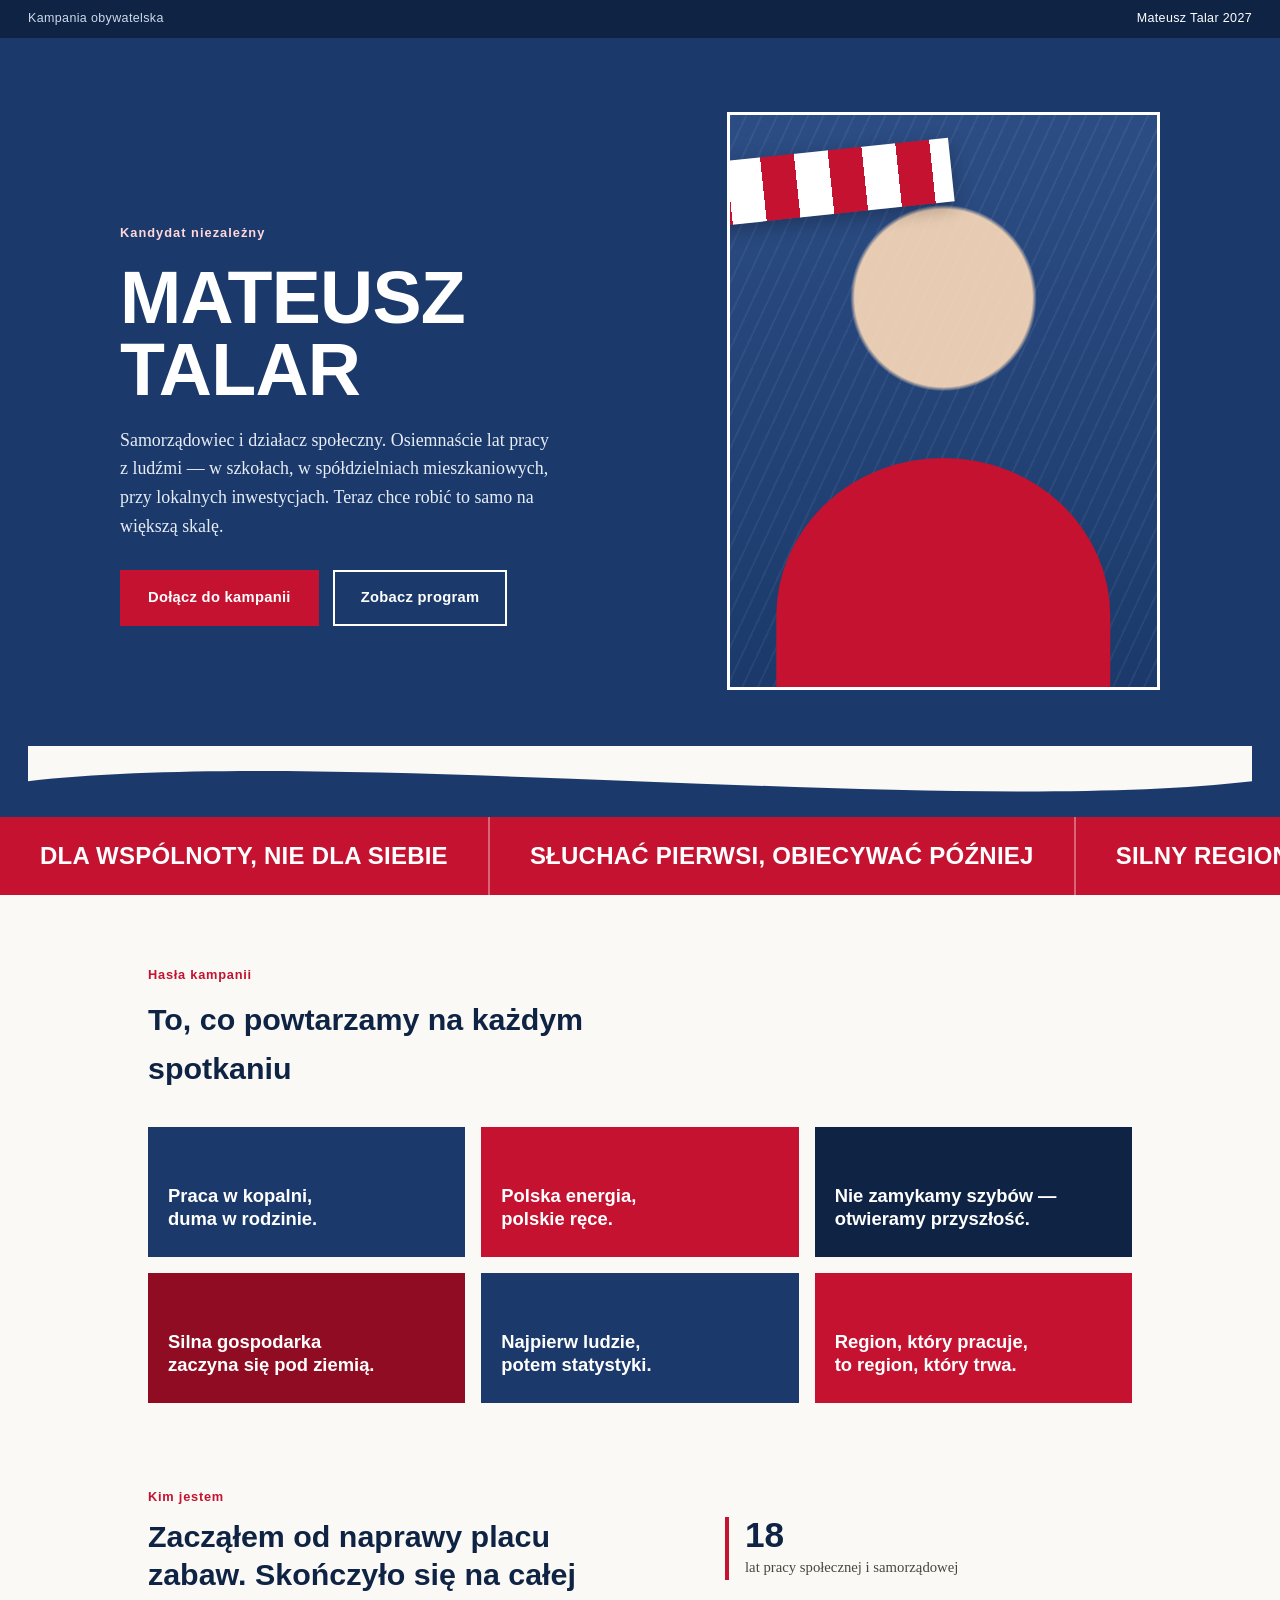
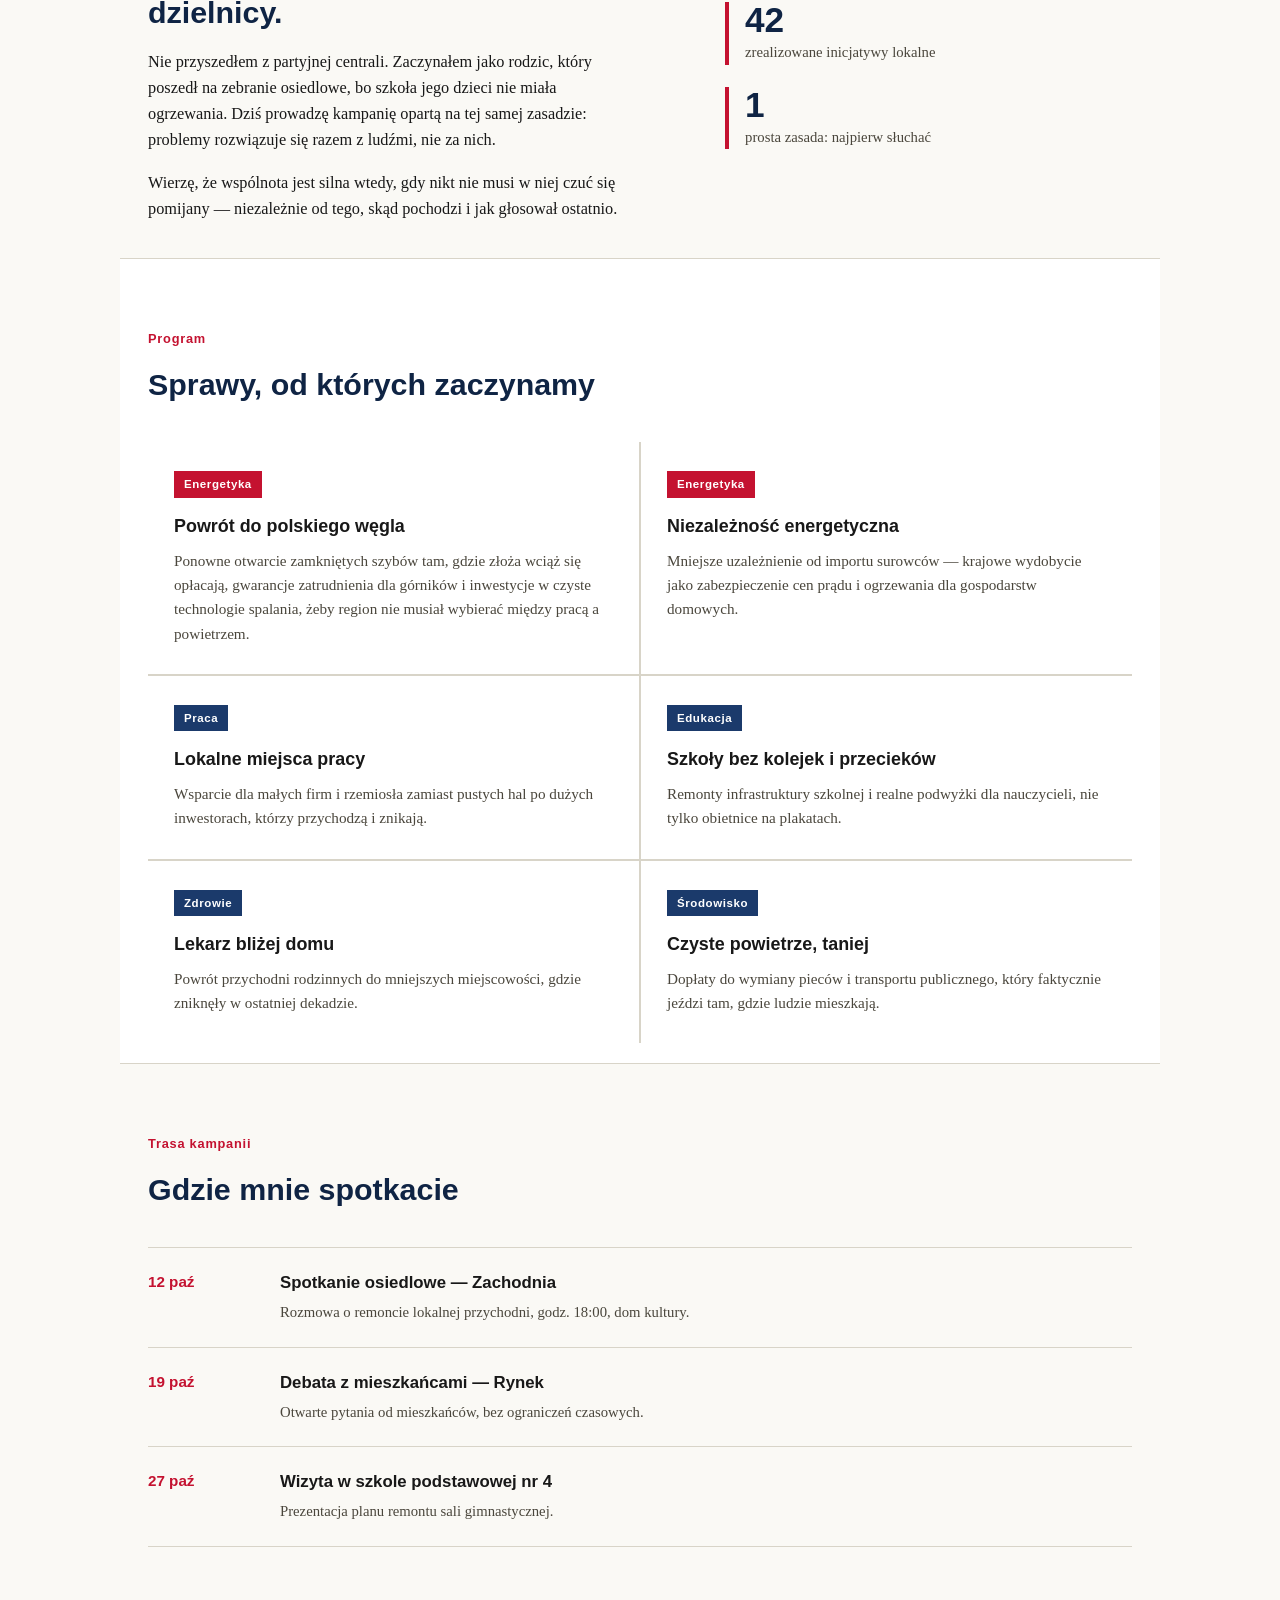
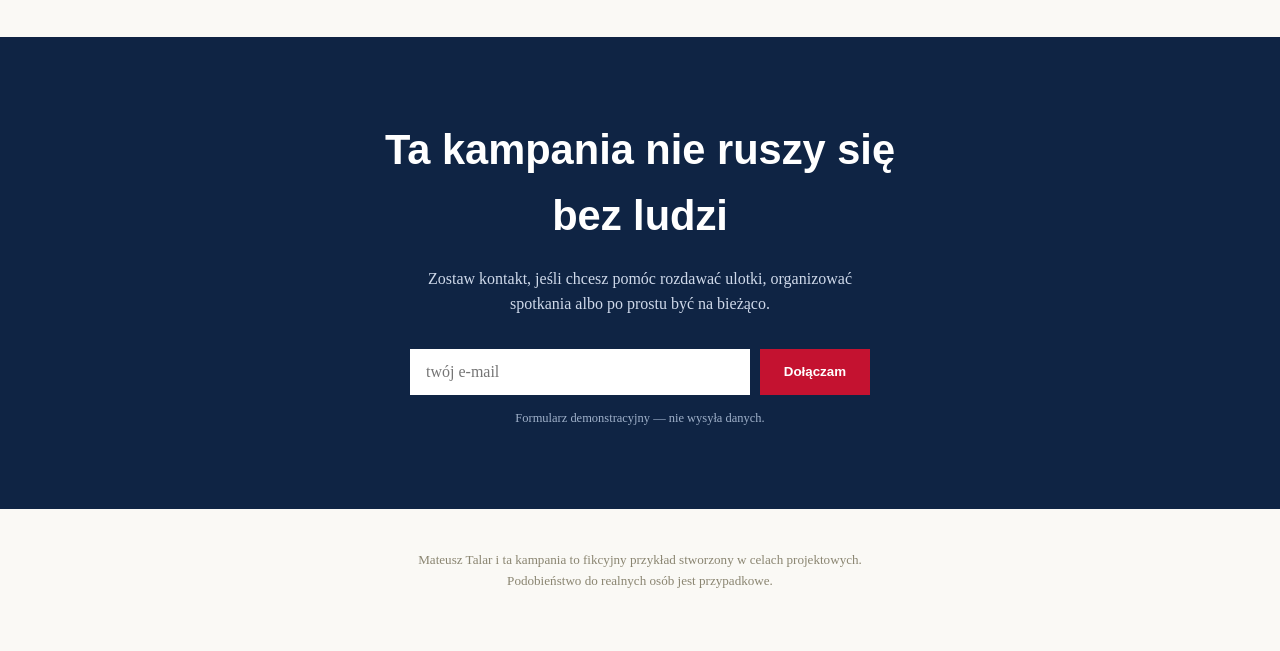
==== index.html @ 2c35b9ee "Add files via upload" ====
<!DOCTYPE html>
<html lang="pl">
<head>
<meta charset="UTF-8">
<meta name="viewport" content="width=device-width, initial-scale=1.0">
<title>Mateusz Talar — Dla wspólnoty</title>
<style>
  :root{
    --red:#c41230;
    --red-dark:#8f0c22;
    --blue:#1b3a6b;
    --blue-deep:#0f2444;
    --paper:#faf9f5;
    --ink:#181818;
    --line:#d8d4c8;
  }
  *{ box-sizing:border-box; }
  html{ scroll-behavior:smooth; }
  body{
    margin:0;
    background:var(--paper);
    color:var(--ink);
    font-family:'Georgia','Iowan Old Style',serif;
    line-height:1.6;
  }
  h1,h2,h3,.label,button,.cta{
    font-family:'Futura','Trebuchet MS','Helvetica Neue',Arial,sans-serif;
  }
  ::selection{ background:var(--red); color:#fff; }
  a{ color:inherit; }
  .wrap{ max-width:1040px; margin:0 auto; padding:0 28px; }

  /* focus visibility */
  a:focus-visible, button:focus-visible{
    outline:3px solid var(--blue);
    outline-offset:3px;
  }

  /* ---------- TOP BAR ---------- */
  .topbar{
    background:var(--blue-deep);
    color:#fff;
    font-family:'Futura',sans-serif;
    font-size:0.78rem;
    letter-spacing:0.03em;
    padding:9px 28px;
    display:flex;
    justify-content:space-between;
  }
  .topbar span:first-child{ color:#cfd9ea; }

  /* ---------- HERO ---------- */
  header.hero{
    position:relative;
    background:var(--blue);
    color:#fff;
    overflow:hidden;
    padding:74px 28px 0;
  }
  .hero-inner{
    max-width:1040px;
    margin:0 auto;
    display:grid;
    grid-template-columns:1.15fr 0.85fr;
    align-items:end;
    gap:20px;
  }
  .hero-text{ padding-bottom:64px; }
  .hero-kicker{
    font-family:'Futura',sans-serif;
    font-weight:700;
    font-size:0.8rem;
    letter-spacing:0.08em;
    color:#ffd7dc;
    margin-bottom:18px;
  }
  h1.name{
    font-family:'Futura',sans-serif;
    font-weight:800;
    font-size:clamp(2.6rem, 6.2vw, 4.6rem);
    line-height:0.98;
    margin:0 0 20px;
    text-transform:uppercase;
    letter-spacing:-0.01em;
  }
  .hero-text p{
    max-width:440px;
    font-size:1.12rem;
    color:#e7ecf5;
    margin:0 0 30px;
  }
  .cta-row{ display:flex; gap:14px; flex-wrap:wrap; }
  .cta{
    display:inline-block;
    font-weight:700;
    font-size:0.92rem;
    letter-spacing:0.02em;
    padding:14px 26px;
    text-decoration:none;
    border:2px solid transparent;
    transition:transform 0.15s ease, background 0.2s ease;
  }
  .cta.primary{ background:var(--red); color:#fff; }
  .cta.primary:hover{ background:var(--red-dark); transform:translateY(-2px); }
  .cta.ghost{ border-color:#fff; color:#fff; }
  .cta.ghost:hover{ background:rgba(255,255,255,0.12); transform:translateY(-2px); }

  /* portrait block - illustrated, no real photo */
  .portrait{
    position:relative;
    aspect-ratio:3/4;
    background:
      radial-gradient(circle at 50% 32%, #e7cbb2 0 20%, transparent 21%),
      linear-gradient(180deg, #2c4d84, #1b3a6b);
    border:3px solid #fff;
    overflow:hidden;
  }
  .portrait .shoulders{
    position:absolute; bottom:-6%; left:50%;
    width:78%; height:46%;
    transform:translateX(-50%);
    background:var(--red);
    border-radius:50% 50% 0 0 / 60% 60% 0 0;
  }
  .portrait .stripe{
    position:absolute; inset:0;
    background:repeating-linear-gradient(115deg, rgba(255,255,255,0.05) 0 2px, transparent 2px 14px);
  }

  /* sash animation */
  .sash{
    position:absolute;
    width:60%;
    height:64px;
    background:repeating-linear-gradient(90deg, var(--red) 0 34px, #fff 34px 68px);
    left:-70%;
    top:36px;
    transform:rotate(-6deg);
    box-shadow:0 6px 18px rgba(0,0,0,0.25);
    animation:sash-in 1.1s cubic-bezier(.2,.9,.25,1) 0.2s forwards;
  }
  @keyframes sash-in{ to{ left:-8%; } }
  @media (prefers-reduced-motion:reduce){ .sash{ animation:none; left:-8%; } }

  .hero-wave{ display:block; width:100%; height:auto; margin-top:56px; }

  @media (max-width:760px){
    .hero-inner{ grid-template-columns:1fr; }
    .portrait{ max-width:280px; margin:0 auto; }
    .hero-text{ text-align:left; padding-bottom:36px; }
  }

  /* ---------- SLOGANY ---------- */
  .slogans{
    background:var(--red);
    padding:0;
    overflow:hidden;
  }
  .slogan-track{
    display:flex;
    width:max-content;
    animation:slide 32s linear infinite;
  }
  .slogan-track span{
    font-family:'Futura',sans-serif;
    font-weight:800;
    font-size:1.5rem;
    color:#fff;
    white-space:nowrap;
    padding:20px 40px;
    border-right:2px solid rgba(255,255,255,0.35);
    text-transform:uppercase;
    letter-spacing:0.01em;
  }
  @keyframes slide{ from{ transform:translateX(0); } to{ transform:translateX(-50%); } }
  @media (prefers-reduced-motion:reduce){
    .slogan-track{ animation:none; flex-wrap:wrap; width:100%; }
  }

  .slogan-grid{ padding:70px 28px 20px; }
  .slogan-grid h2{ font-size:1.9rem; color:var(--blue-deep); max-width:500px; margin:0 0 34px; }
  .poster-grid{
    display:grid;
    grid-template-columns:repeat(3, 1fr);
    gap:16px;
  }
  .poster{
    padding:26px 20px;
    color:#fff;
    font-family:'Futura',sans-serif;
    font-weight:800;
    font-size:1.15rem;
    line-height:1.28;
    min-height:130px;
    display:flex;
    align-items:flex-end;
    transition:transform 0.2s ease;
  }
  .poster:hover{ transform:translateY(-4px); }
  .poster.p1{ background:var(--blue); }
  .poster.p2{ background:var(--red); }
  .poster.p3{ background:var(--blue-deep); }
  .poster.p4{ background:var(--red-dark); }
  .poster.p5{ background:var(--blue); }
  .poster.p6{ background:var(--red); }
  @media (max-width:760px){ .poster-grid{ grid-template-columns:1fr 1fr; } }
  @media (max-width:480px){ .poster-grid{ grid-template-columns:1fr; } }

  /* ---------- STATS / PASJA ---------- */
  .stats-section{ padding:64px 28px 20px; }
  .section-tag{
    font-family:'Futura',sans-serif;
    font-weight:700;
    font-size:0.8rem;
    letter-spacing:0.06em;
    color:var(--red);
    margin-bottom:10px;
  }
  .bio-grid{
    display:grid;
    grid-template-columns:1.3fr 1fr;
    gap:48px;
    align-items:start;
  }
  .bio-grid h2{
    font-size:1.9rem;
    line-height:1.25;
    max-width:460px;
    margin:0 0 18px;
    color:var(--blue-deep);
  }
  .bio-grid p{ max-width:480px; font-size:1.02rem; }
  .stat-list{ display:grid; gap:22px; }
  .stat{
    border-left:4px solid var(--red);
    padding-left:16px;
  }
  .stat .num{
    font-family:'Futura',sans-serif;
    font-weight:800;
    font-size:2.2rem;
    color:var(--blue-deep);
    line-height:1;
  }
  .stat .cap{ font-size:0.92rem; color:#4a463c; margin-top:4px; }
  @media (max-width:760px){ .bio-grid{ grid-template-columns:1fr; } }

  /* ---------- PROGRAM ---------- */
  .program{ padding:70px 28px 20px; background:#fff; border-top:1px solid var(--line); border-bottom:1px solid var(--line); }
  .program h2{ font-size:1.9rem; color:var(--blue-deep); max-width:520px; margin:0 0 34px; }
  .issue-grid{
    display:grid;
    grid-template-columns:repeat(2, 1fr);
    gap:2px;
    background:var(--line);
  }
  .issue .cat.energy{ background:var(--red); }
  .issue{
    background:#fff;
    padding:28px 26px;
  }
  .issue .cat{
    font-family:'Futura',sans-serif;
    font-weight:700;
    font-size:0.72rem;
    letter-spacing:0.05em;
    color:#fff;
    background:var(--blue);
    display:inline-block;
    padding:4px 10px;
    margin-bottom:14px;
  }
  .issue h3{ font-size:1.12rem; margin:0 0 8px; color:var(--ink); }
  .issue p{ margin:0; font-size:0.95rem; color:#4a463c; }
  @media (max-width:700px){ .issue-grid{ grid-template-columns:1fr; } }

  /* ---------- TRASA KAMPANII (timeline - actual sequence) ---------- */
  .trail{ padding:70px 28px 20px; }
  .trail h2{ font-size:1.9rem; color:var(--blue-deep); margin:0 0 34px; max-width:500px; }
  .trail-list{ display:grid; gap:0; border-top:1px solid var(--line); }
  .trail-item{
    display:grid;
    grid-template-columns:110px 1fr;
    gap:22px;
    padding:22px 0;
    border-bottom:1px solid var(--line);
  }
  .trail-item .date{
    font-family:'Futura',sans-serif;
    font-weight:700;
    color:var(--red);
    font-size:0.95rem;
  }
  .trail-item h3{ margin:0 0 4px; font-size:1.05rem; }
  .trail-item p{ margin:0; font-size:0.92rem; color:#4a463c; }

  /* ---------- JOIN ---------- */
  .join{
    background:var(--blue-deep);
    color:#fff;
    padding:80px 28px;
    text-align:center;
    margin-top:70px;
  }
  .join h2{
    font-size:clamp(1.8rem,4vw,2.6rem);
    max-width:560px;
    margin:0 auto 16px;
  }
  .join p{ color:#cfd9ea; max-width:480px; margin:0 auto 32px; }
  .join-form{
    display:flex;
    justify-content:center;
    gap:10px;
    flex-wrap:wrap;
    max-width:460px;
    margin:0 auto;
  }
  .join-form input{
    flex:1 1 240px;
    padding:14px 16px;
    border:none;
    font-family:'Georgia',serif;
    font-size:1rem;
  }
  .join-form button{
    background:var(--red);
    color:#fff;
    border:none;
    font-weight:700;
    padding:14px 24px;
    cursor:pointer;
    transition:background 0.2s ease;
  }
  .join-form button:hover{ background:var(--red-dark); }
  .form-note{ font-size:0.78rem; color:#9fb0c9; margin-top:14px; }

  /* ---------- FOOTER ---------- */
  footer{
    padding:40px 28px 60px;
    text-align:center;
  }
  footer p{
    max-width:520px;
    margin:0 auto;
    font-size:0.82rem;
    color:#8a8571;
  }
</style>
</head>
<body>

<div class="topbar">
  <span>Kampania obywatelska</span>
  <span>Mateusz Talar 2027</span>
</div>

<header class="hero">
  <div class="hero-inner">
    <div class="hero-text">
      <div class="hero-kicker">Kandydat niezależny</div>
      <h1 class="name">Mateusz<br>Talar</h1>
      <p>Samorządowiec i działacz społeczny. Osiemnaście lat pracy z ludźmi — w szkołach, w spółdzielniach mieszkaniowych, przy lokalnych inwestycjach. Teraz chce robić to samo na większą skalę.</p>
      <div class="cta-row">
        <a class="cta primary" href="#dolacz">Dołącz do kampanii</a>
        <a class="cta ghost" href="#program">Zobacz program</a>
      </div>
    </div>
    <div class="portrait">
      <div class="stripe"></div>
      <div class="shoulders"></div>
      <div class="sash"></div>
    </div>
  </div>

  <svg class="hero-wave" viewBox="0 0 1040 60" preserveAspectRatio="none" aria-hidden="true">
    <path d="M0,0 L1040,0 L1040,30 C 780,60 260,0 0,30 Z" fill="#faf9f5"></path>
  </svg>
</header>

<div class="slogans" aria-hidden="false">
  <div class="slogan-track">
    <span>Dla wspólnoty, nie dla siebie</span>
    <span>Słuchać pierwsi, obiecywać później</span>
    <span>Silny region to silny kraj</span>
    <span>Praca blisko domu, przyszłość na miejscu</span>
    <span>Razem naprawimy więcej</span>
    <span>Dla wspólnoty, nie dla siebie</span>
    <span>Słuchać pierwsi, obiecywać później</span>
    <span>Silny region to silny kraj</span>
    <span>Praca blisko domu, przyszłość na miejscu</span>
    <span>Razem naprawimy więcej</span>
  </div>
</div>

<section class="slogan-grid wrap">
  <div class="section-tag">Hasła kampanii</div>
  <h2>To, co powtarzamy na każdym spotkaniu</h2>
  <div class="poster-grid">
    <div class="poster p1">Praca w kopalni,<br>duma w rodzinie.</div>
    <div class="poster p2">Polska energia,<br>polskie ręce.</div>
    <div class="poster p3">Nie zamykamy szybów —<br>otwieramy przyszłość.</div>
    <div class="poster p4">Silna gospodarka<br>zaczyna się pod ziemią.</div>
    <div class="poster p5">Najpierw ludzie,<br>potem statystyki.</div>
    <div class="poster p6">Region, który pracuje,<br>to region, który trwa.</div>
  </div>
</section>

<section class="stats-section wrap">
  <div class="section-tag">Kim jestem</div>
  <div class="bio-grid">
    <div>
      <h2>Zacząłem od naprawy placu zabaw. Skończyło się na całej dzielnicy.</h2>
      <p>Nie przyszedłem z partyjnej centrali. Zaczynałem jako rodzic, który poszedł na zebranie osiedlowe, bo szkoła jego dzieci nie miała ogrzewania. Dziś prowadzę kampanię opartą na tej samej zasadzie: problemy rozwiązuje się razem z ludźmi, nie za nich.</p>
      <p>Wierzę, że wspólnota jest silna wtedy, gdy nikt nie musi w niej czuć się pomijany — niezależnie od tego, skąd pochodzi i jak głosował ostatnio.</p>
    </div>
    <div class="stat-list">
      <div class="stat">
        <div class="num">18</div>
        <div class="cap">lat pracy społecznej i samorządowej</div>
      </div>
      <div class="stat">
        <div class="num">42</div>
        <div class="cap">zrealizowane inicjatywy lokalne</div>
      </div>
      <div class="stat">
        <div class="num">1</div>
        <div class="cap">prosta zasada: najpierw słuchać</div>
      </div>
    </div>
  </div>
</section>

<section class="program wrap" id="program">
  <div class="section-tag">Program</div>
  <h2>Sprawy, od których zaczynamy</h2>
  <div class="issue-grid">
    <div class="issue">
      <span class="cat energy">Energetyka</span>
      <h3>Powrót do polskiego węgla</h3>
      <p>Ponowne otwarcie zamkniętych szybów tam, gdzie złoża wciąż się opłacają, gwarancje zatrudnienia dla górników i inwestycje w czyste technologie spalania, żeby region nie musiał wybierać między pracą a powietrzem.</p>
    </div>
    <div class="issue">
      <span class="cat energy">Energetyka</span>
      <h3>Niezależność energetyczna</h3>
      <p>Mniejsze uzależnienie od importu surowców — krajowe wydobycie jako zabezpieczenie cen prądu i ogrzewania dla gospodarstw domowych.</p>
    </div>
    <div class="issue">
      <span class="cat">Praca</span>
      <h3>Lokalne miejsca pracy</h3>
      <p>Wsparcie dla małych firm i rzemiosła zamiast pustych hal po dużych inwestorach, którzy przychodzą i znikają.</p>
    </div>
    <div class="issue">
      <span class="cat">Edukacja</span>
      <h3>Szkoły bez kolejek i przecieków</h3>
      <p>Remonty infrastruktury szkolnej i realne podwyżki dla nauczycieli, nie tylko obietnice na plakatach.</p>
    </div>
    <div class="issue">
      <span class="cat">Zdrowie</span>
      <h3>Lekarz bliżej domu</h3>
      <p>Powrót przychodni rodzinnych do mniejszych miejscowości, gdzie zniknęły w ostatniej dekadzie.</p>
    </div>
    <div class="issue">
      <span class="cat">Środowisko</span>
      <h3>Czyste powietrze, taniej</h3>
      <p>Dopłaty do wymiany pieców i transportu publicznego, który faktycznie jeździ tam, gdzie ludzie mieszkają.</p>
    </div>
  </div>
</section>

<section class="trail wrap">
  <div class="section-tag">Trasa kampanii</div>
  <h2>Gdzie mnie spotkacie</h2>
  <div class="trail-list">
    <div class="trail-item">
      <div class="date">12 paź</div>
      <div>
        <h3>Spotkanie osiedlowe — Zachodnia</h3>
        <p>Rozmowa o remoncie lokalnej przychodni, godz. 18:00, dom kultury.</p>
      </div>
    </div>
    <div class="trail-item">
      <div class="date">19 paź</div>
      <div>
        <h3>Debata z mieszkańcami — Rynek</h3>
        <p>Otwarte pytania od mieszkańców, bez ograniczeń czasowych.</p>
      </div>
    </div>
    <div class="trail-item">
      <div class="date">27 paź</div>
      <div>
        <h3>Wizyta w szkole podstawowej nr 4</h3>
        <p>Prezentacja planu remontu sali gimnastycznej.</p>
      </div>
    </div>
  </div>
</section>

<section class="join" id="dolacz">
  <h2>Ta kampania nie ruszy się bez ludzi</h2>
  <p>Zostaw kontakt, jeśli chcesz pomóc rozdawać ulotki, organizować spotkania albo po prostu być na bieżąco.</p>
  <form class="join-form" onsubmit="event.preventDefault(); this.querySelector('button').textContent='Dziękuję!';">
    <input type="email" placeholder="twój e-mail" required aria-label="Adres e-mail">
    <button type="submit">Dołączam</button>
  </form>
  <div class="form-note">Formularz demonstracyjny — nie wysyła danych.</div>
</section>

<footer>
  <p>Mateusz Talar i ta kampania to fikcyjny przykład stworzony w celach projektowych. Podobieństwo do realnych osób jest przypadkowe.</p>
</footer>

</body>
</html>
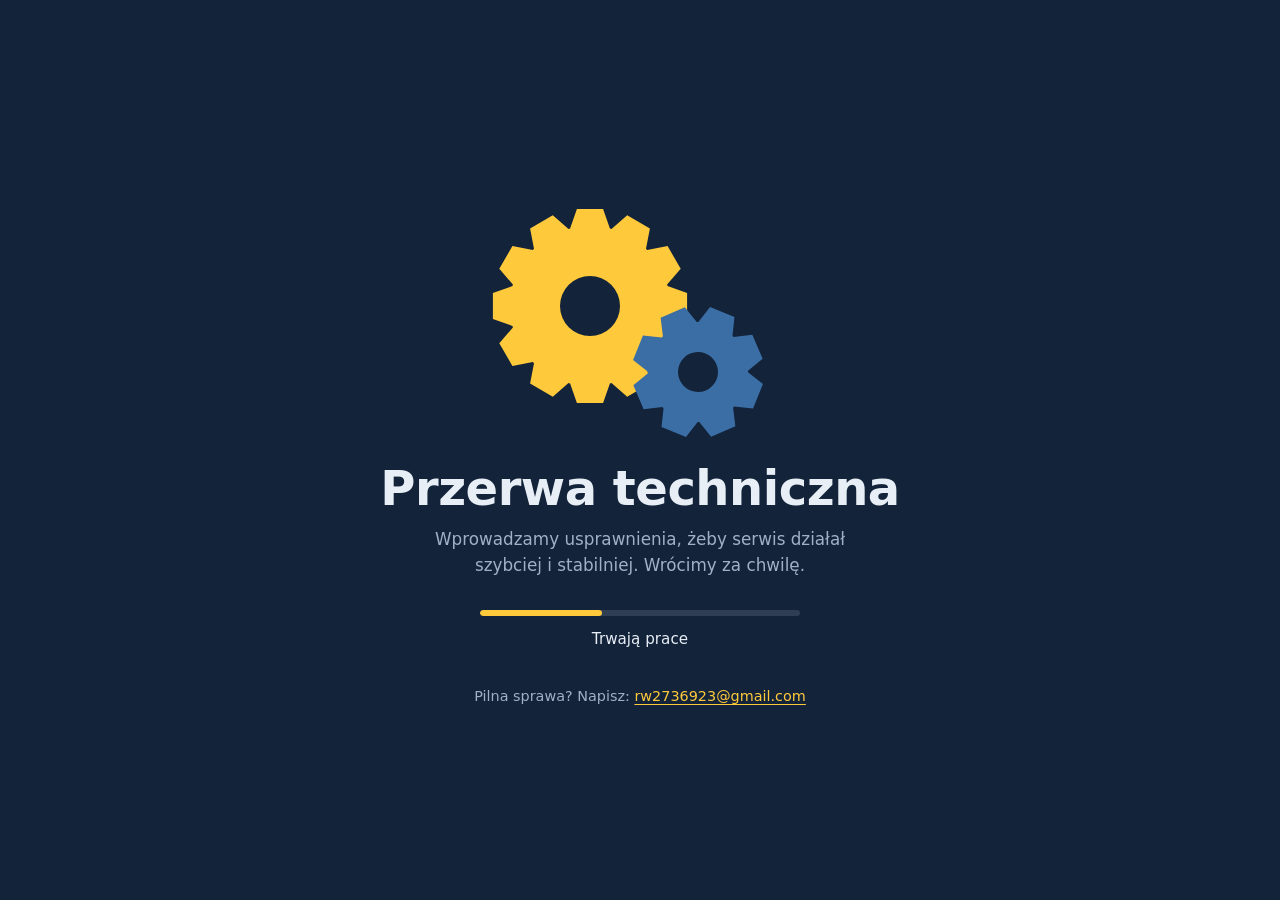
==== commit d35892ea: "Add files via upload" ====
--- a/index.html
+++ b/index.html
@@ -1,514 +1,119 @@
 <!DOCTYPE html>
 <html lang="pl">
 <head>
-<meta charset="UTF-8">
-<meta name="viewport" content="width=device-width, initial-scale=1.0">
-<title>Mateusz Talar — Dla wspólnoty</title>
+<meta charset="utf-8">
+<meta name="viewport" content="width=device-width, initial-scale=1">
+<title>Przerwa techniczna</title>
 <style>
-  :root{
-    --red:#c41230;
-    --red-dark:#8f0c22;
-    --blue:#1b3a6b;
-    --blue-deep:#0f2444;
-    --paper:#faf9f5;
-    --ink:#181818;
-    --line:#d8d4c8;
+  :root {
+    --bg: #12233a;
+    --ink: #e8eef5;
+    --muted: #9fb1c6;
+    --accent: #ffc93c;
+    --steel: #3a6ea5;
+    box-sizing: border-box;
   }
-  *{ box-sizing:border-box; }
-  html{ scroll-behavior:smooth; }
-  body{
-    margin:0;
-    background:var(--paper);
-    color:var(--ink);
-    font-family:'Georgia','Iowan Old Style',serif;
-    line-height:1.6;
+  *, *::before, *::after { box-sizing: inherit; }
+  html, body { height: 100%; margin: 0; }
+  body {
+    background: var(--bg);
+    color: var(--ink);
+    font-family: "Segoe UI", system-ui, -apple-system, Roboto, sans-serif;
+    display: grid;
+    place-items: center;
+    padding: 24px;
   }
-  h1,h2,h3,.label,button,.cta{
-    font-family:'Futura','Trebuchet MS','Helvetica Neue',Arial,sans-serif;
+  main { width: 100%; max-width: 520px; text-align: center; }
+
+  .gears { width: min(320px, 80vw); height: auto; margin: 0 auto 8px; display: block; }
+  .g1 { transform-origin: 110px 110px; animation: spin 10s linear infinite; }
+  .g2 { transform-origin: 218px 176px; animation: spin 6.4s linear infinite reverse; }
+  @keyframes spin { to { transform: rotate(360deg); } }
+
+  h1 {
+    font-size: clamp(2rem, 7vw, 3rem);
+    line-height: 1.1;
+    margin: 16px 0 12px;
+    font-weight: 700;
+    letter-spacing: -0.01em;
   }
-  ::selection{ background:var(--red); color:#fff; }
-  a{ color:inherit; }
-  .wrap{ max-width:1040px; margin:0 auto; padding:0 28px; }
+  p { margin: 0 auto; max-width: 42ch; color: var(--muted); font-size: 1.05rem; line-height: 1.55; }
 
-  /* focus visibility */
-  a:focus-visible, button:focus-visible{
-    outline:3px solid var(--blue);
-    outline-offset:3px;
+  .bar {
+    height: 6px;
+    width: min(320px, 80%);
+    margin: 32px auto 0;
+    background: rgba(255,255,255,.12);
+    border-radius: 3px;
+    overflow: hidden;
+  }
+  .bar i {
+    display: block;
+    height: 100%;
+    width: 38%;
+    background: var(--accent);
+    border-radius: 3px;
+    animation: slide 1.8s ease-in-out infinite;
+  }
+  @keyframes slide {
+    0% { transform: translateX(-100%); }
+    100% { transform: translateX(270%); }
   }
 
-  /* ---------- TOP BAR ---------- */
-  .topbar{
-    background:var(--blue-deep);
-    color:#fff;
-    font-family:'Futura',sans-serif;
-    font-size:0.78rem;
-    letter-spacing:0.03em;
-    padding:9px 28px;
-    display:flex;
-    justify-content:space-between;
+  .status { margin-top: 14px; font-size: .95rem; color: var(--ink); }
+  .status span::after {
+    content: "";
+    animation: dots 1.8s steps(4, end) infinite;
   }
-  .topbar span:first-child{ color:#cfd9ea; }
-
-  /* ---------- HERO ---------- */
-  header.hero{
-    position:relative;
-    background:var(--blue);
-    color:#fff;
-    overflow:hidden;
-    padding:74px 28px 0;
-  }
-  .hero-inner{
-    max-width:1040px;
-    margin:0 auto;
-    display:grid;
-    grid-template-columns:1.15fr 0.85fr;
-    align-items:end;
-    gap:20px;
-  }
-  .hero-text{ padding-bottom:64px; }
-  .hero-kicker{
-    font-family:'Futura',sans-serif;
-    font-weight:700;
-    font-size:0.8rem;
-    letter-spacing:0.08em;
-    color:#ffd7dc;
-    margin-bottom:18px;
-  }
-  h1.name{
-    font-family:'Futura',sans-serif;
-    font-weight:800;
-    font-size:clamp(2.6rem, 6.2vw, 4.6rem);
-    line-height:0.98;
-    margin:0 0 20px;
-    text-transform:uppercase;
-    letter-spacing:-0.01em;
-  }
-  .hero-text p{
-    max-width:440px;
-    font-size:1.12rem;
-    color:#e7ecf5;
-    margin:0 0 30px;
-  }
-  .cta-row{ display:flex; gap:14px; flex-wrap:wrap; }
-  .cta{
-    display:inline-block;
-    font-weight:700;
-    font-size:0.92rem;
-    letter-spacing:0.02em;
-    padding:14px 26px;
-    text-decoration:none;
-    border:2px solid transparent;
-    transition:transform 0.15s ease, background 0.2s ease;
-  }
-  .cta.primary{ background:var(--red); color:#fff; }
-  .cta.primary:hover{ background:var(--red-dark); transform:translateY(-2px); }
-  .cta.ghost{ border-color:#fff; color:#fff; }
-  .cta.ghost:hover{ background:rgba(255,255,255,0.12); transform:translateY(-2px); }
-
-  /* portrait block - illustrated, no real photo */
-  .portrait{
-    position:relative;
-    aspect-ratio:3/4;
-    background:
-      radial-gradient(circle at 50% 32%, #e7cbb2 0 20%, transparent 21%),
-      linear-gradient(180deg, #2c4d84, #1b3a6b);
-    border:3px solid #fff;
-    overflow:hidden;
-  }
-  .portrait .shoulders{
-    position:absolute; bottom:-6%; left:50%;
-    width:78%; height:46%;
-    transform:translateX(-50%);
-    background:var(--red);
-    border-radius:50% 50% 0 0 / 60% 60% 0 0;
-  }
-  .portrait .stripe{
-    position:absolute; inset:0;
-    background:repeating-linear-gradient(115deg, rgba(255,255,255,0.05) 0 2px, transparent 2px 14px);
+  @keyframes dots {
+    0% { content: ""; } 25% { content: "."; } 50% { content: ".."; } 75% { content: "..."; }
   }
 
-  /* sash animation */
-  .sash{
-    position:absolute;
-    width:60%;
-    height:64px;
-    background:repeating-linear-gradient(90deg, var(--red) 0 34px, #fff 34px 68px);
-    left:-70%;
-    top:36px;
-    transform:rotate(-6deg);
-    box-shadow:0 6px 18px rgba(0,0,0,0.25);
-    animation:sash-in 1.1s cubic-bezier(.2,.9,.25,1) 0.2s forwards;
-  }
-  @keyframes sash-in{ to{ left:-8%; } }
-  @media (prefers-reduced-motion:reduce){ .sash{ animation:none; left:-8%; } }
+  footer { margin-top: 40px; font-size: .9rem; color: var(--muted); }
+  footer a { color: var(--accent); text-underline-offset: 3px; }
+  footer a:focus-visible { outline: 2px solid var(--accent); outline-offset: 3px; border-radius: 2px; }
 
-  .hero-wave{ display:block; width:100%; height:auto; margin-top:56px; }
-
-  @media (max-width:760px){
-    .hero-inner{ grid-template-columns:1fr; }
-    .portrait{ max-width:280px; margin:0 auto; }
-    .hero-text{ text-align:left; padding-bottom:36px; }
-  }
-
-  /* ---------- SLOGANY ---------- */
-  .slogans{
-    background:var(--red);
-    padding:0;
-    overflow:hidden;
-  }
-  .slogan-track{
-    display:flex;
-    width:max-content;
-    animation:slide 32s linear infinite;
-  }
-  .slogan-track span{
-    font-family:'Futura',sans-serif;
-    font-weight:800;
-    font-size:1.5rem;
-    color:#fff;
-    white-space:nowrap;
-    padding:20px 40px;
-    border-right:2px solid rgba(255,255,255,0.35);
-    text-transform:uppercase;
-    letter-spacing:0.01em;
-  }
-  @keyframes slide{ from{ transform:translateX(0); } to{ transform:translateX(-50%); } }
-  @media (prefers-reduced-motion:reduce){
-    .slogan-track{ animation:none; flex-wrap:wrap; width:100%; }
-  }
-
-  .slogan-grid{ padding:70px 28px 20px; }
-  .slogan-grid h2{ font-size:1.9rem; color:var(--blue-deep); max-width:500px; margin:0 0 34px; }
-  .poster-grid{
-    display:grid;
-    grid-template-columns:repeat(3, 1fr);
-    gap:16px;
-  }
-  .poster{
-    padding:26px 20px;
-    color:#fff;
-    font-family:'Futura',sans-serif;
-    font-weight:800;
-    font-size:1.15rem;
-    line-height:1.28;
-    min-height:130px;
-    display:flex;
-    align-items:flex-end;
-    transition:transform 0.2s ease;
-  }
-  .poster:hover{ transform:translateY(-4px); }
-  .poster.p1{ background:var(--blue); }
-  .poster.p2{ background:var(--red); }
-  .poster.p3{ background:var(--blue-deep); }
-  .poster.p4{ background:var(--red-dark); }
-  .poster.p5{ background:var(--blue); }
-  .poster.p6{ background:var(--red); }
-  @media (max-width:760px){ .poster-grid{ grid-template-columns:1fr 1fr; } }
-  @media (max-width:480px){ .poster-grid{ grid-template-columns:1fr; } }
-
-  /* ---------- STATS / PASJA ---------- */
-  .stats-section{ padding:64px 28px 20px; }
-  .section-tag{
-    font-family:'Futura',sans-serif;
-    font-weight:700;
-    font-size:0.8rem;
-    letter-spacing:0.06em;
-    color:var(--red);
-    margin-bottom:10px;
-  }
-  .bio-grid{
-    display:grid;
-    grid-template-columns:1.3fr 1fr;
-    gap:48px;
-    align-items:start;
-  }
-  .bio-grid h2{
-    font-size:1.9rem;
-    line-height:1.25;
-    max-width:460px;
-    margin:0 0 18px;
-    color:var(--blue-deep);
-  }
-  .bio-grid p{ max-width:480px; font-size:1.02rem; }
-  .stat-list{ display:grid; gap:22px; }
-  .stat{
-    border-left:4px solid var(--red);
-    padding-left:16px;
-  }
-  .stat .num{
-    font-family:'Futura',sans-serif;
-    font-weight:800;
-    font-size:2.2rem;
-    color:var(--blue-deep);
-    line-height:1;
-  }
-  .stat .cap{ font-size:0.92rem; color:#4a463c; margin-top:4px; }
-  @media (max-width:760px){ .bio-grid{ grid-template-columns:1fr; } }
-
-  /* ---------- PROGRAM ---------- */
-  .program{ padding:70px 28px 20px; background:#fff; border-top:1px solid var(--line); border-bottom:1px solid var(--line); }
-  .program h2{ font-size:1.9rem; color:var(--blue-deep); max-width:520px; margin:0 0 34px; }
-  .issue-grid{
-    display:grid;
-    grid-template-columns:repeat(2, 1fr);
-    gap:2px;
-    background:var(--line);
-  }
-  .issue .cat.energy{ background:var(--red); }
-  .issue{
-    background:#fff;
-    padding:28px 26px;
-  }
-  .issue .cat{
-    font-family:'Futura',sans-serif;
-    font-weight:700;
-    font-size:0.72rem;
-    letter-spacing:0.05em;
-    color:#fff;
-    background:var(--blue);
-    display:inline-block;
-    padding:4px 10px;
-    margin-bottom:14px;
-  }
-  .issue h3{ font-size:1.12rem; margin:0 0 8px; color:var(--ink); }
-  .issue p{ margin:0; font-size:0.95rem; color:#4a463c; }
-  @media (max-width:700px){ .issue-grid{ grid-template-columns:1fr; } }
-
-  /* ---------- TRASA KAMPANII (timeline - actual sequence) ---------- */
-  .trail{ padding:70px 28px 20px; }
-  .trail h2{ font-size:1.9rem; color:var(--blue-deep); margin:0 0 34px; max-width:500px; }
-  .trail-list{ display:grid; gap:0; border-top:1px solid var(--line); }
-  .trail-item{
-    display:grid;
-    grid-template-columns:110px 1fr;
-    gap:22px;
-    padding:22px 0;
-    border-bottom:1px solid var(--line);
-  }
-  .trail-item .date{
-    font-family:'Futura',sans-serif;
-    font-weight:700;
-    color:var(--red);
-    font-size:0.95rem;
-  }
-  .trail-item h3{ margin:0 0 4px; font-size:1.05rem; }
-  .trail-item p{ margin:0; font-size:0.92rem; color:#4a463c; }
-
-  /* ---------- JOIN ---------- */
-  .join{
-    background:var(--blue-deep);
-    color:#fff;
-    padding:80px 28px;
-    text-align:center;
-    margin-top:70px;
-  }
-  .join h2{
-    font-size:clamp(1.8rem,4vw,2.6rem);
-    max-width:560px;
-    margin:0 auto 16px;
-  }
-  .join p{ color:#cfd9ea; max-width:480px; margin:0 auto 32px; }
-  .join-form{
-    display:flex;
-    justify-content:center;
-    gap:10px;
-    flex-wrap:wrap;
-    max-width:460px;
-    margin:0 auto;
-  }
-  .join-form input{
-    flex:1 1 240px;
-    padding:14px 16px;
-    border:none;
-    font-family:'Georgia',serif;
-    font-size:1rem;
-  }
-  .join-form button{
-    background:var(--red);
-    color:#fff;
-    border:none;
-    font-weight:700;
-    padding:14px 24px;
-    cursor:pointer;
-    transition:background 0.2s ease;
-  }
-  .join-form button:hover{ background:var(--red-dark); }
-  .form-note{ font-size:0.78rem; color:#9fb0c9; margin-top:14px; }
-
-  /* ---------- FOOTER ---------- */
-  footer{
-    padding:40px 28px 60px;
-    text-align:center;
-  }
-  footer p{
-    max-width:520px;
-    margin:0 auto;
-    font-size:0.82rem;
-    color:#8a8571;
+  @media (prefers-reduced-motion: reduce) {
+    .g1, .g2, .bar i, .status span::after { animation: none; }
+    .bar i { width: 60%; }
   }
 </style>
 </head>
 <body>
+<main>
+  <svg class="gears" viewBox="0 0 320 250" role="img" aria-label="Obracające się koła zębate">
+    <g class="g1"><path id="p1" fill="var(--accent)" fill-rule="evenodd"/></g>
+    <g class="g2"><path id="p2" fill="var(--steel)" fill-rule="evenodd"/></g>
+  </svg>
 
-<div class="topbar">
-  <span>Kampania obywatelska</span>
-  <span>Mateusz Talar 2027</span>
-</div>
+  <h1>Przerwa techniczna</h1>
+  <p>Wprowadzamy usprawnienia, żeby serwis działał szybciej i stabilniej. Wrócimy za chwilę.</p>
 
-<header class="hero">
-  <div class="hero-inner">
-    <div class="hero-text">
-      <div class="hero-kicker">Kandydat niezależny</div>
-      <h1 class="name">Mateusz<br>Talar</h1>
-      <p>Samorządowiec i działacz społeczny. Osiemnaście lat pracy z ludźmi — w szkołach, w spółdzielniach mieszkaniowych, przy lokalnych inwestycjach. Teraz chce robić to samo na większą skalę.</p>
-      <div class="cta-row">
-        <a class="cta primary" href="#dolacz">Dołącz do kampanii</a>
-        <a class="cta ghost" href="#program">Zobacz program</a>
-      </div>
-    </div>
-    <div class="portrait">
-      <div class="stripe"></div>
-      <div class="shoulders"></div>
-      <div class="sash"></div>
-    </div>
-  </div>
+  <div class="bar" aria-hidden="true"><i></i></div>
+  <div class="status" role="status">Trwają prace<span></span></div>
 
-  <svg class="hero-wave" viewBox="0 0 1040 60" preserveAspectRatio="none" aria-hidden="true">
-    <path d="M0,0 L1040,0 L1040,30 C 780,60 260,0 0,30 Z" fill="#faf9f5"></path>
-  </svg>
-</header>
+  <footer>Pilna sprawa? Napisz: <a href="mailto:rw2736923@gmail.com">rw2736923@gmail.com</a></footer>
+</main>
 
-<div class="slogans" aria-hidden="false">
-  <div class="slogan-track">
-    <span>Dla wspólnoty, nie dla siebie</span>
-    <span>Słuchać pierwsi, obiecywać później</span>
-    <span>Silny region to silny kraj</span>
-    <span>Praca blisko domu, przyszłość na miejscu</span>
-    <span>Razem naprawimy więcej</span>
-    <span>Dla wspólnoty, nie dla siebie</span>
-    <span>Słuchać pierwsi, obiecywać później</span>
-    <span>Silny region to silny kraj</span>
-    <span>Praca blisko domu, przyszłość na miejscu</span>
-    <span>Razem naprawimy więcej</span>
-  </div>
-</div>
-
-<section class="slogan-grid wrap">
-  <div class="section-tag">Hasła kampanii</div>
-  <h2>To, co powtarzamy na każdym spotkaniu</h2>
-  <div class="poster-grid">
-    <div class="poster p1">Praca w kopalni,<br>duma w rodzinie.</div>
-    <div class="poster p2">Polska energia,<br>polskie ręce.</div>
-    <div class="poster p3">Nie zamykamy szybów —<br>otwieramy przyszłość.</div>
-    <div class="poster p4">Silna gospodarka<br>zaczyna się pod ziemią.</div>
-    <div class="poster p5">Najpierw ludzie,<br>potem statystyki.</div>
-    <div class="poster p6">Region, który pracuje,<br>to region, który trwa.</div>
-  </div>
-</section>
-
-<section class="stats-section wrap">
-  <div class="section-tag">Kim jestem</div>
-  <div class="bio-grid">
-    <div>
-      <h2>Zacząłem od naprawy placu zabaw. Skończyło się na całej dzielnicy.</h2>
-      <p>Nie przyszedłem z partyjnej centrali. Zaczynałem jako rodzic, który poszedł na zebranie osiedlowe, bo szkoła jego dzieci nie miała ogrzewania. Dziś prowadzę kampanię opartą na tej samej zasadzie: problemy rozwiązuje się razem z ludźmi, nie za nich.</p>
-      <p>Wierzę, że wspólnota jest silna wtedy, gdy nikt nie musi w niej czuć się pomijany — niezależnie od tego, skąd pochodzi i jak głosował ostatnio.</p>
-    </div>
-    <div class="stat-list">
-      <div class="stat">
-        <div class="num">18</div>
-        <div class="cap">lat pracy społecznej i samorządowej</div>
-      </div>
-      <div class="stat">
-        <div class="num">42</div>
-        <div class="cap">zrealizowane inicjatywy lokalne</div>
-      </div>
-      <div class="stat">
-        <div class="num">1</div>
-        <div class="cap">prosta zasada: najpierw słuchać</div>
-      </div>
-    </div>
-  </div>
-</section>
-
-<section class="program wrap" id="program">
-  <div class="section-tag">Program</div>
-  <h2>Sprawy, od których zaczynamy</h2>
-  <div class="issue-grid">
-    <div class="issue">
-      <span class="cat energy">Energetyka</span>
-      <h3>Powrót do polskiego węgla</h3>
-      <p>Ponowne otwarcie zamkniętych szybów tam, gdzie złoża wciąż się opłacają, gwarancje zatrudnienia dla górników i inwestycje w czyste technologie spalania, żeby region nie musiał wybierać między pracą a powietrzem.</p>
-    </div>
-    <div class="issue">
-      <span class="cat energy">Energetyka</span>
-      <h3>Niezależność energetyczna</h3>
-      <p>Mniejsze uzależnienie od importu surowców — krajowe wydobycie jako zabezpieczenie cen prądu i ogrzewania dla gospodarstw domowych.</p>
-    </div>
-    <div class="issue">
-      <span class="cat">Praca</span>
-      <h3>Lokalne miejsca pracy</h3>
-      <p>Wsparcie dla małych firm i rzemiosła zamiast pustych hal po dużych inwestorach, którzy przychodzą i znikają.</p>
-    </div>
-    <div class="issue">
-      <span class="cat">Edukacja</span>
-      <h3>Szkoły bez kolejek i przecieków</h3>
-      <p>Remonty infrastruktury szkolnej i realne podwyżki dla nauczycieli, nie tylko obietnice na plakatach.</p>
-    </div>
-    <div class="issue">
-      <span class="cat">Zdrowie</span>
-      <h3>Lekarz bliżej domu</h3>
-      <p>Powrót przychodni rodzinnych do mniejszych miejscowości, gdzie zniknęły w ostatniej dekadzie.</p>
-    </div>
-    <div class="issue">
-      <span class="cat">Środowisko</span>
-      <h3>Czyste powietrze, taniej</h3>
-      <p>Dopłaty do wymiany pieców i transportu publicznego, który faktycznie jeździ tam, gdzie ludzie mieszkają.</p>
-    </div>
-  </div>
-</section>
-
-<section class="trail wrap">
-  <div class="section-tag">Trasa kampanii</div>
-  <h2>Gdzie mnie spotkacie</h2>
-  <div class="trail-list">
-    <div class="trail-item">
-      <div class="date">12 paź</div>
-      <div>
-        <h3>Spotkanie osiedlowe — Zachodnia</h3>
-        <p>Rozmowa o remoncie lokalnej przychodni, godz. 18:00, dom kultury.</p>
-      </div>
-    </div>
-    <div class="trail-item">
-      <div class="date">19 paź</div>
-      <div>
-        <h3>Debata z mieszkańcami — Rynek</h3>
-        <p>Otwarte pytania od mieszkańców, bez ograniczeń czasowych.</p>
-      </div>
-    </div>
-    <div class="trail-item">
-      <div class="date">27 paź</div>
-      <div>
-        <h3>Wizyta w szkole podstawowej nr 4</h3>
-        <p>Prezentacja planu remontu sali gimnastycznej.</p>
-      </div>
-    </div>
-  </div>
-</section>
-
-<section class="join" id="dolacz">
-  <h2>Ta kampania nie ruszy się bez ludzi</h2>
-  <p>Zostaw kontakt, jeśli chcesz pomóc rozdawać ulotki, organizować spotkania albo po prostu być na bieżąco.</p>
-  <form class="join-form" onsubmit="event.preventDefault(); this.querySelector('button').textContent='Dziękuję!';">
-    <input type="email" placeholder="twój e-mail" required aria-label="Adres e-mail">
-    <button type="submit">Dołączam</button>
-  </form>
-  <div class="form-note">Formularz demonstracyjny — nie wysyła danych.</div>
-</section>
-
-<footer>
-  <p>Mateusz Talar i ta kampania to fikcyjny przykład stworzony w celach projektowych. Podobieństwo do realnych osób jest przypadkowe.</p>
-</footer>
-
+<script>
+  // Buduje kształt koła zębatego (zęby + otwór na środku)
+  function gear(cx, cy, teeth, rOut, rIn, rHole) {
+    var pts = [], step = Math.PI * 2 / teeth;
+    for (var i = 0; i < teeth; i++) {
+      var a = i * step;
+      [[-0.30, rIn], [-0.16, rOut], [0.16, rOut], [0.30, rIn]].forEach(function (o) {
+        var t = a + o[0] * step * 1.6;
+        pts.push((cx + Math.cos(t) * o[1]).toFixed(1) + "," + (cy + Math.sin(t) * o[1]).toFixed(1));
+      });
+    }
+    var d = "M" + pts.join("L") + "Z";
+    d += "M" + (cx + rHole) + "," + cy + "a" + rHole + "," + rHole + " 0 1,0 " + (-2 * rHole) + ",0a" + rHole + "," + rHole + " 0 1,0 " + (2 * rHole) + ",0Z";
+    return d;
+  }
+  document.getElementById("p1").setAttribute("d", gear(110, 110, 12, 98, 80, 30));
+  // Mniejsze koło obrócone o pół zęba, by zęby się zazębiały
+  document.getElementById("p2").setAttribute("d", gear(218, 176, 8, 66, 50, 20));
+  document.querySelector(".g2").style.transform = "rotate(22deg)";
+</script>
 </body>
 </html>
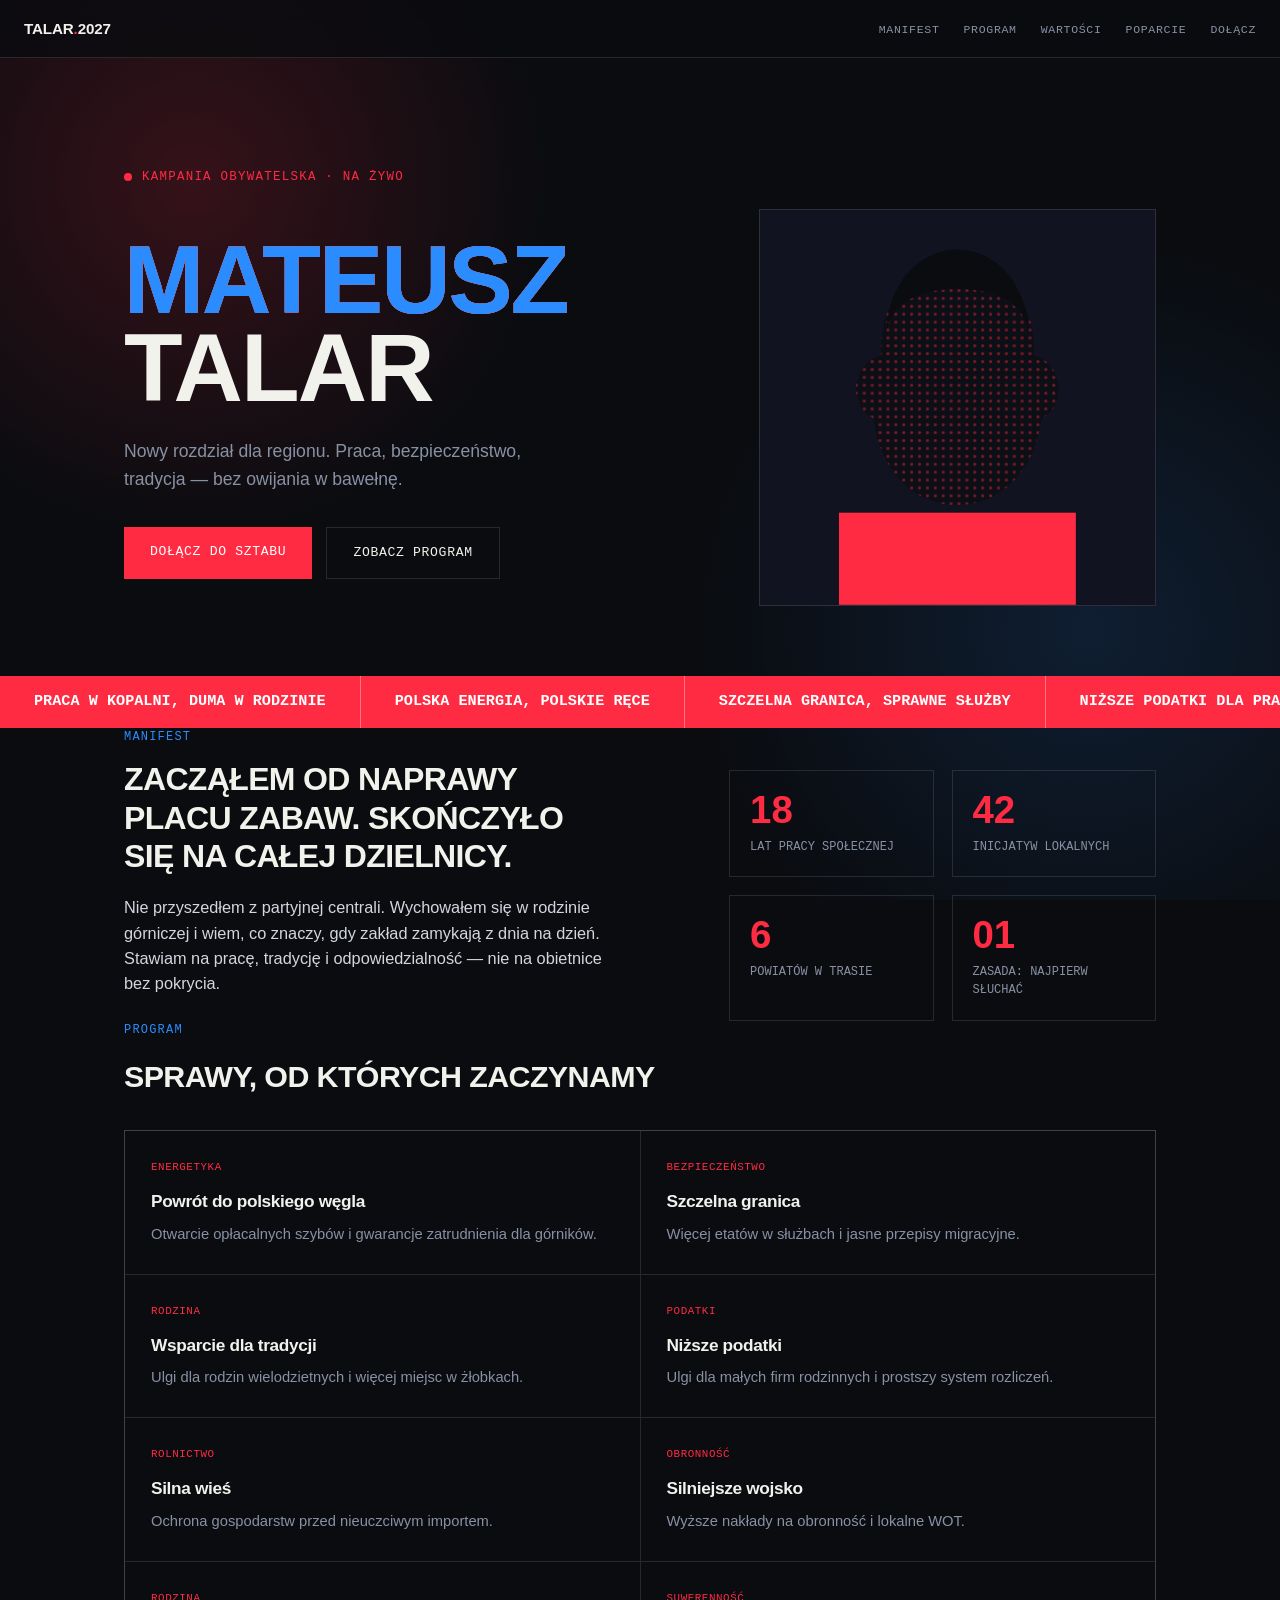
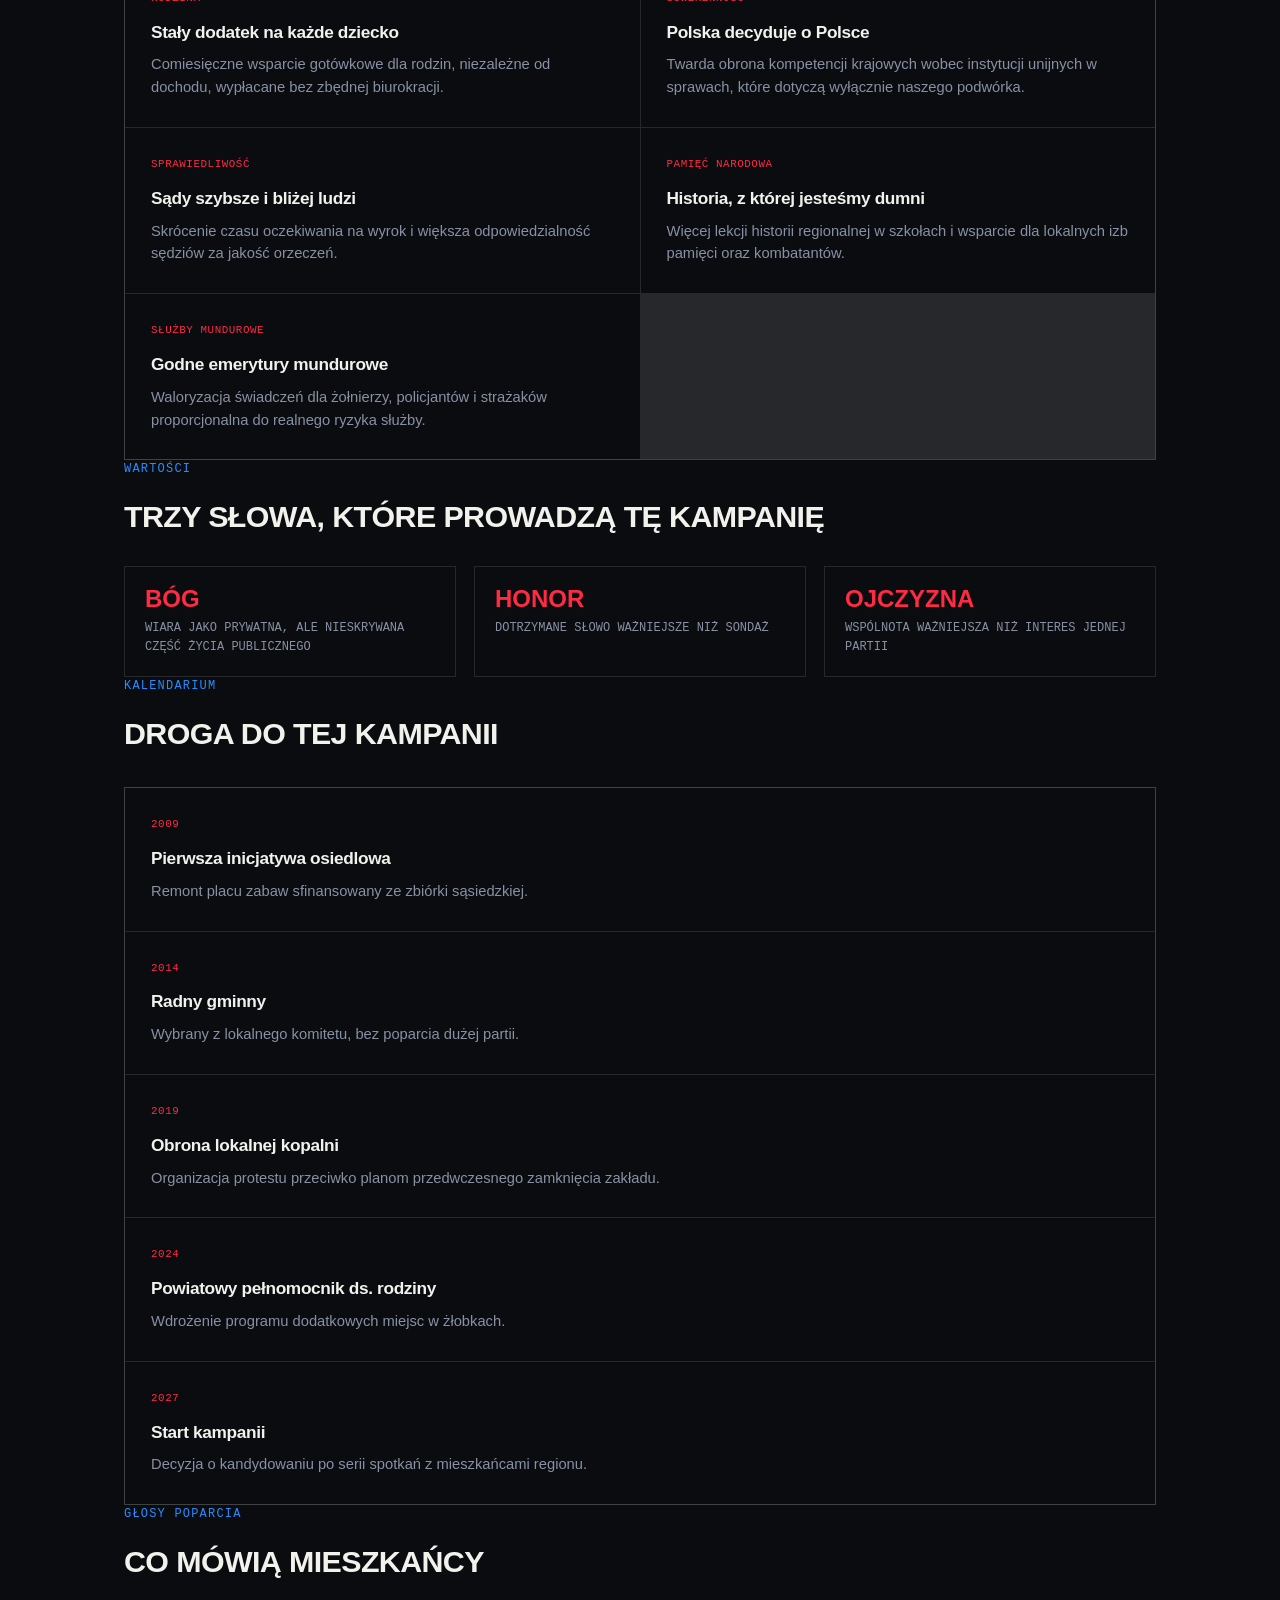
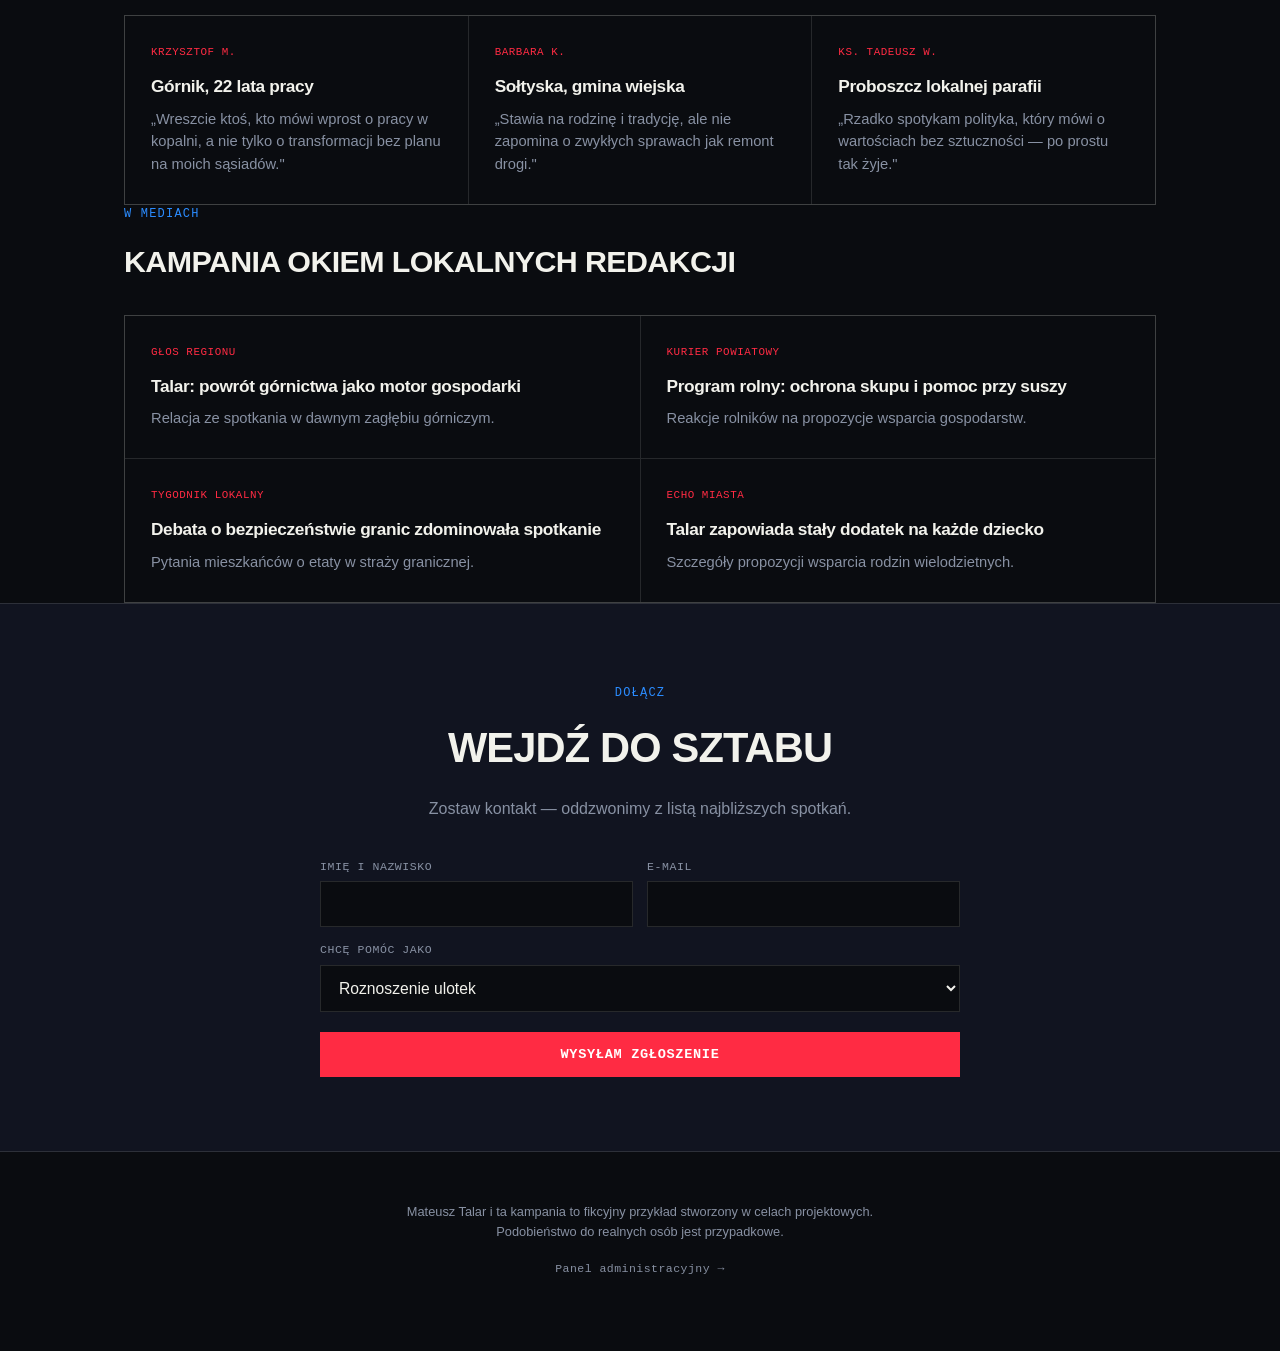
==== commit a1a9fec3: "Add files via upload" ====
--- a/index.html
+++ b/index.html
@@ -1,119 +1,609 @@
 <!DOCTYPE html>
 <html lang="pl">
 <head>
-<meta charset="utf-8">
-<meta name="viewport" content="width=device-width, initial-scale=1">
-<title>Przerwa techniczna</title>
+<meta charset="UTF-8">
+<meta name="viewport" content="width=device-width, initial-scale=1.0, viewport-fit=cover">
+<title>Mateusz Talar — Sztab</title>
 <style>
-  :root {
-    --bg: #12233a;
-    --ink: #e8eef5;
-    --muted: #9fb1c6;
-    --accent: #ffc93c;
-    --steel: #3a6ea5;
-    box-sizing: border-box;
-  }
-  *, *::before, *::after { box-sizing: inherit; }
-  html, body { height: 100%; margin: 0; }
-  body {
-    background: var(--bg);
-    color: var(--ink);
-    font-family: "Segoe UI", system-ui, -apple-system, Roboto, sans-serif;
-    display: grid;
-    place-items: center;
-    padding: 24px;
-  }
-  main { width: 100%; max-width: 520px; text-align: center; }
-
-  .gears { width: min(320px, 80vw); height: auto; margin: 0 auto 8px; display: block; }
-  .g1 { transform-origin: 110px 110px; animation: spin 10s linear infinite; }
-  .g2 { transform-origin: 218px 176px; animation: spin 6.4s linear infinite reverse; }
-  @keyframes spin { to { transform: rotate(360deg); } }
-
-  h1 {
-    font-size: clamp(2rem, 7vw, 3rem);
-    line-height: 1.1;
-    margin: 16px 0 12px;
-    font-weight: 700;
-    letter-spacing: -0.01em;
-  }
-  p { margin: 0 auto; max-width: 42ch; color: var(--muted); font-size: 1.05rem; line-height: 1.55; }
-
-  .bar {
-    height: 6px;
-    width: min(320px, 80%);
-    margin: 32px auto 0;
-    background: rgba(255,255,255,.12);
-    border-radius: 3px;
-    overflow: hidden;
-  }
-  .bar i {
-    display: block;
-    height: 100%;
-    width: 38%;
-    background: var(--accent);
-    border-radius: 3px;
-    animation: slide 1.8s ease-in-out infinite;
-  }
-  @keyframes slide {
-    0% { transform: translateX(-100%); }
-    100% { transform: translateX(270%); }
-  }
-
-  .status { margin-top: 14px; font-size: .95rem; color: var(--ink); }
-  .status span::after {
-    content: "";
-    animation: dots 1.8s steps(4, end) infinite;
-  }
-  @keyframes dots {
-    0% { content: ""; } 25% { content: "."; } 50% { content: ".."; } 75% { content: "..."; }
-  }
-
-  footer { margin-top: 40px; font-size: .9rem; color: var(--muted); }
-  footer a { color: var(--accent); text-underline-offset: 3px; }
-  footer a:focus-visible { outline: 2px solid var(--accent); outline-offset: 3px; border-radius: 2px; }
-
-  @media (prefers-reduced-motion: reduce) {
-    .g1, .g2, .bar i, .status span::after { animation: none; }
-    .bar i { width: 60%; }
-  }
+  :root{
+    --bg:#0a0c10;
+    --bg2:#111420;
+    --red:#ff2b43;
+    --red-dim:#7a1522;
+    --blue:#2b8cff;
+    --ink:#f2f2ec;
+    --dim:#8891a3;
+    --line:rgba(242,242,236,0.12);
+  }
+  *{ box-sizing:border-box; }
+  html{ scroll-behavior:smooth; }
+  body{
+    margin:0;
+    background:var(--bg);
+    color:var(--ink);
+    font-family:'Helvetica Neue',Arial,sans-serif;
+    line-height:1.55;
+    overflow-x:hidden;
+  }
+  .mono{ font-family:'SFMono-Regular','Consolas','Menlo',monospace; }
+  ::selection{ background:var(--red); color:#fff; }
+  a{ color:inherit; }
+  .wrap{ max-width:1080px; margin:0 auto; padding:0 24px; }
+  h1,h2,h3{ margin:0; font-weight:900; letter-spacing:-0.02em; }
+
+  a:focus-visible, button:focus-visible, input:focus-visible{
+    outline:2px solid var(--blue); outline-offset:3px;
+  }
+
+  /* animated mesh backdrop */
+  .mesh{
+    position:fixed; inset:0; z-index:-1;
+    background:
+      radial-gradient(600px circle at 15% 20%, rgba(255,43,67,0.18), transparent 60%),
+      radial-gradient(650px circle at 85% 70%, rgba(43,140,255,0.14), transparent 60%),
+      var(--bg);
+    animation:mesh-move 18s ease-in-out infinite alternate;
+  }
+  @keyframes mesh-move{
+    0%{ background-position:0% 0%, 100% 100%; }
+    100%{ background-position:8% 12%, 92% 88%; }
+  }
+  @media (prefers-reduced-motion:reduce){ .mesh{ animation:none; } }
+
+  /* ---------- NAV ---------- */
+  nav.mainnav{
+    position:sticky; top:0; z-index:100;
+    background:rgba(10,12,16,0.8);
+    backdrop-filter:blur(10px);
+    border-bottom:1px solid var(--line);
+    padding:16px 24px;
+    display:flex; justify-content:space-between; align-items:center;
+  }
+  nav .brand{ font-weight:900; letter-spacing:-0.01em; text-decoration:none; font-size:0.95rem; }
+  nav .brand .dot{ color:var(--red); }
+  nav ul{ list-style:none; display:flex; gap:24px; margin:0; padding:0; }
+  nav a.navlink{
+    font-family:'SFMono-Regular',monospace;
+    font-size:0.72rem; text-transform:uppercase; letter-spacing:0.06em;
+    text-decoration:none; color:var(--dim);
+    transition:color 0.2s ease;
+  }
+  nav a.navlink:hover{ color:var(--ink); }
+  @media (max-width:760px){ nav ul{ display:none; } }
+
+  /* ---------- HERO ---------- */
+  header.hero{ padding:110px 24px 70px; position:relative; }
+  .tag-mono{
+    font-family:'SFMono-Regular',monospace;
+    font-size:0.78rem; letter-spacing:0.1em; text-transform:uppercase;
+    color:var(--red); margin-bottom:22px; display:flex; align-items:center; gap:10px;
+  }
+  .tag-mono::before{
+    content:""; width:8px; height:8px; background:var(--red); border-radius:50%;
+    animation:blink 1.6s ease-in-out infinite;
+  }
+  @keyframes blink{ 0%,100%{ opacity:1;} 50%{ opacity:0.25;} }
+  @media (prefers-reduced-motion:reduce){ .tag-mono::before{ animation:none; } }
+
+  .hero-grid{ display:grid; grid-template-columns:1.2fr 0.8fr; gap:40px; align-items:center; }
+  h1.title{
+    font-size:clamp(3rem, 8vw, 6rem);
+    line-height:0.92; text-transform:uppercase;
+  }
+  h1.title .glitch{
+    position:relative; display:inline-block; color:var(--ink);
+  }
+  h1.title .glitch::before,
+  h1.title .glitch::after{
+    content:attr(data-text);
+    position:absolute; left:0; top:0; width:100%;
+    overflow:hidden; clip-path:inset(0 0 0 0);
+  }
+  h1.title .glitch::before{ color:var(--red); animation:glitch1 4.5s infinite steps(1); }
+  h1.title .glitch::after{ color:var(--blue); animation:glitch2 4.5s infinite steps(1); }
+  @keyframes glitch1{
+    0%,92%,100%{ clip-path:inset(0 0 0 0); transform:translate(0,0); opacity:0; }
+    93%{ clip-path:inset(10% 0 60% 0); transform:translate(-3px,0); opacity:0.8; }
+    95%{ clip-path:inset(60% 0 5% 0); transform:translate(3px,0); opacity:0.8; }
+    97%{ opacity:0; }
+  }
+  @keyframes glitch2{
+    0%,90%,100%{ clip-path:inset(0 0 0 0); transform:translate(0,0); opacity:0; }
+    91%{ clip-path:inset(70% 0 5% 0); transform:translate(3px,0); opacity:0.7; }
+    94%{ clip-path:inset(15% 0 55% 0); transform:translate(-3px,0); opacity:0.7; }
+    96%{ opacity:0; }
+  }
+  @media (prefers-reduced-motion:reduce){
+    h1.title .glitch::before, h1.title .glitch::after{ animation:none; opacity:0; }
+  }
+
+  .hero-sub{ max-width:460px; color:var(--dim); font-size:1.1rem; margin:26px 0 34px; }
+  .cta-row{ display:flex; gap:14px; flex-wrap:wrap; }
+  .cta{
+    font-family:'SFMono-Regular',monospace;
+    font-size:0.82rem; text-transform:uppercase; letter-spacing:0.05em;
+    padding:15px 26px; text-decoration:none; display:inline-block;
+    transition:transform 0.15s ease, box-shadow 0.2s ease;
+  }
+  .cta.primary{ background:var(--red); color:#fff; box-shadow:0 0 0 rgba(255,43,67,0.5); }
+  .cta.primary:hover{ transform:translateY(-2px); box-shadow:0 8px 26px rgba(255,43,67,0.35); }
+  .cta.ghost{ border:1px solid var(--line); color:var(--ink); }
+  .cta.ghost:hover{ border-color:var(--ink); transform:translateY(-2px); }
+
+  /* portrait - illustrated silhouette, halftone style */
+  .portrait{
+    position:relative; aspect-ratio:1/1;
+    background:var(--bg2);
+    border:1px solid var(--line);
+  }
+  .portrait svg{ width:100%; height:100%; display:block; }
+  @media (max-width:760px){ .hero-grid{ grid-template-columns:1fr; } }
+
+  /* ---------- TICKER ---------- */
+  .ticker{ background:var(--red); overflow:hidden; }
+  .ticker-track{ display:flex; width:max-content; animation:tick 26s linear infinite; }
+  .ticker-track span{
+    font-family:'SFMono-Regular',monospace; font-weight:700; text-transform:uppercase;
+    font-size:0.95rem; color:#fff; white-space:nowrap; padding:14px 34px;
+    border-right:1px solid rgba(255,255,255,0.35);
+  }
+  @keyframes tick{ from{ transform:translateX(0); } to{ transform:translateX(-50%); } }
+  @media (prefers-reduced-motion:reduce){ .ticker-track{ animation:none; flex-wrap:wrap; width:100%; } }
+
+  /* ---------- SECTION LABEL ---------- */
+  .label{
+    font-family:'SFMono-Regular',monospace; font-size:0.75rem; text-transform:uppercase;
+    letter-spacing:0.1em; color:var(--blue); margin-bottom:14px;
+  }
+  section{ padding:80px 24px 20px; }
+
+  /* ---------- MANIFEST / BIO ---------- */
+  .manifest-grid{ display:grid; grid-template-columns:1.3fr 1fr; gap:50px; }
+  .manifest-grid h2{ font-size:2rem; line-height:1.2; max-width:480px; margin-bottom:20px; text-transform:uppercase; }
+  .manifest-grid p{ max-width:500px; color:#d4d6de; font-size:1.02rem; }
+  .stat-row{ display:grid; grid-template-columns:1fr 1fr; gap:18px; margin-top:10px; }
+  .stat{ border:1px solid var(--line); padding:20px; }
+  .stat .num{ font-size:2.4rem; font-weight:900; color:var(--red); line-height:1; }
+  .stat .cap{ font-family:'SFMono-Regular',monospace; font-size:0.75rem; color:var(--dim); margin-top:8px; text-transform:uppercase; }
+  @media (max-width:760px){ .manifest-grid{ grid-template-columns:1fr; } }
+
+  /* ---------- PROGRAM ---------- */
+  .issue-grid{ display:grid; grid-template-columns:repeat(2,1fr); gap:1px; background:var(--line); border:1px solid var(--line); }
+  .issue{ background:var(--bg); padding:28px 26px; transition:background 0.2s ease; }
+  .issue:hover{ background:var(--bg2); }
+  .issue .cat{ font-family:'SFMono-Regular',monospace; font-size:0.68rem; text-transform:uppercase; letter-spacing:0.05em; color:var(--red); margin-bottom:12px; display:block; }
+  .issue h3{ font-size:1.08rem; margin-bottom:8px; text-transform:none; }
+  .issue p{ margin:0; font-size:0.92rem; color:var(--dim); }
+  @media (max-width:700px){ .issue-grid{ grid-template-columns:1fr; } }
+
+  /* ---------- FORM / DOŁĄCZ ---------- */
+  .join{ background:var(--bg2); border-top:1px solid var(--line); border-bottom:1px solid var(--line); }
+  .join-inner{ max-width:640px; margin:0 auto; text-align:center; }
+  .join h2{ font-size:clamp(1.8rem,4vw,2.6rem); text-transform:uppercase; margin-bottom:14px; }
+  .join p.lead{ color:var(--dim); margin-bottom:36px; }
+  form.signup{ display:grid; gap:14px; text-align:left; }
+  form.signup label{
+    font-family:'SFMono-Regular',monospace; font-size:0.72rem; text-transform:uppercase;
+    letter-spacing:0.05em; color:var(--dim); margin-bottom:6px; display:block;
+  }
+  form.signup input, form.signup select{
+    width:100%; background:var(--bg); border:1px solid var(--line); color:var(--ink);
+    padding:13px 14px; font-size:0.98rem; font-family:inherit;
+  }
+  form.signup input:focus, form.signup select:focus{ border-color:var(--blue); }
+  .form-row{ display:grid; grid-template-columns:1fr 1fr; gap:14px; }
+  @media (max-width:600px){ .form-row{ grid-template-columns:1fr; } }
+  form.signup button{
+    margin-top:6px; background:var(--red); color:#fff; border:none; cursor:pointer;
+    font-family:'SFMono-Regular',monospace; font-weight:700; text-transform:uppercase;
+    letter-spacing:0.05em; padding:15px 20px; font-size:0.85rem;
+    transition:background 0.2s ease, transform 0.15s ease;
+  }
+  form.signup button:hover{ background:var(--red-dim); transform:translateY(-1px); }
+  form.signup button:disabled{ opacity:0.5; cursor:default; transform:none; }
+  .form-status{ font-family:'SFMono-Regular',monospace; font-size:0.78rem; color:var(--blue); min-height:18px; }
+  .signup-count{ font-family:'SFMono-Regular',monospace; font-size:0.8rem; color:var(--dim); margin-top:22px; }
+  .signup-count strong{ color:var(--ink); }
+
+  /* ---------- ADMIN ---------- */
+  .admin-link{
+    display:inline-block; margin-top:18px;
+    font-family:'SFMono-Regular',monospace; font-size:0.72rem;
+    color:var(--dim); text-decoration:none; letter-spacing:0.04em;
+  }
+  .admin-link:hover{ color:var(--ink); }
+  #adminPanel{ display:none; }
+  #adminPanel.open{ display:block; }
+  .admin-box{
+    max-width:420px; margin:0 auto; background:var(--bg2);
+    border:1px solid var(--line); padding:36px 30px;
+  }
+  .admin-box h2{ font-size:1.4rem; text-transform:uppercase; margin-bottom:6px; }
+  .admin-box .sub{ font-family:'SFMono-Regular',monospace; font-size:0.72rem; color:var(--dim); margin-bottom:26px; }
+  #adminLogin label{
+    font-family:'SFMono-Regular',monospace; font-size:0.72rem; text-transform:uppercase;
+    color:var(--dim); display:block; margin-bottom:6px;
+  }
+  #adminLogin input{
+    width:100%; background:var(--bg); border:1px solid var(--line); color:var(--ink);
+    padding:12px 14px; font-family:inherit; font-size:0.95rem; margin-bottom:16px;
+  }
+  #adminLogin input:focus{ border-color:var(--blue); }
+  #adminLogin button{
+    width:100%; background:var(--red); color:#fff; border:none; cursor:pointer;
+    font-family:'SFMono-Regular',monospace; font-weight:700; text-transform:uppercase;
+    letter-spacing:0.05em; padding:14px; font-size:0.85rem;
+  }
+  #adminLoginError{ font-family:'SFMono-Regular',monospace; font-size:0.75rem; color:var(--red); margin-top:12px; min-height:16px; }
+  #adminDash{ display:none; max-width:820px; margin:0 auto; }
+  #adminDash.open{ display:block; }
+  #adminDash table{ width:100%; border-collapse:collapse; margin-top:20px; }
+  #adminDash th, #adminDash td{
+    text-align:left; padding:10px 12px; border-bottom:1px solid var(--line);
+    font-size:0.85rem;
+  }
+  #adminDash th{ font-family:'SFMono-Regular',monospace; font-size:0.68rem; text-transform:uppercase; color:var(--dim); }
+  #adminLogout{
+    font-family:'SFMono-Regular',monospace; font-size:0.72rem; color:var(--dim);
+    background:none; border:1px solid var(--line); padding:8px 14px; cursor:pointer; margin-bottom:6px;
+  }
+  #adminLogout:hover{ color:var(--ink); border-color:var(--ink); }
+
+  /* ---------- FOOTER ---------- */
+  footer{ padding:50px 24px 70px; text-align:center; }
+  footer p{ max-width:520px; margin:0 auto; font-size:0.8rem; color:var(--dim); }
+
+  /* scroll reveal */
+  .reveal{ opacity:0; transform:translateY(24px); transition:opacity 0.6s ease, transform 0.6s ease; }
+  .reveal.show{ opacity:1; transform:translateY(0); }
+  @media (prefers-reduced-motion:reduce){ .reveal{ opacity:1; transform:none; transition:none; } }
 </style>
 </head>
 <body>
-<main>
-  <svg class="gears" viewBox="0 0 320 250" role="img" aria-label="Obracające się koła zębate">
-    <g class="g1"><path id="p1" fill="var(--accent)" fill-rule="evenodd"/></g>
-    <g class="g2"><path id="p2" fill="var(--steel)" fill-rule="evenodd"/></g>
-  </svg>
-
-  <h1>Przerwa techniczna</h1>
-  <p>Wprowadzamy usprawnienia, żeby serwis działał szybciej i stabilniej. Wrócimy za chwilę.</p>
-
-  <div class="bar" aria-hidden="true"><i></i></div>
-  <div class="status" role="status">Trwają prace<span></span></div>
-
-  <footer>Pilna sprawa? Napisz: <a href="mailto:rw2736923@gmail.com">rw2736923@gmail.com</a></footer>
-</main>
+
+<div class="mesh"></div>
+
+<nav class="mainnav">
+  <a class="brand" href="#top">TALAR<span class="dot">.</span>2027</a>
+  <ul>
+    <li><a class="navlink" href="#manifest">Manifest</a></li>
+    <li><a class="navlink" href="#program">Program</a></li>
+    <li><a class="navlink" href="#wartosci">Wartości</a></li>
+    <li><a class="navlink" href="#poparcie">Poparcie</a></li>
+    <li><a class="navlink" href="#dolacz">Dołącz</a></li>
+  </ul>
+</nav>
+
+<header class="hero" id="top">
+  <div class="wrap">
+    <div class="tag-mono">kampania obywatelska · na żywo</div>
+    <div class="hero-grid">
+      <div>
+        <h1 class="title"><span class="glitch" data-text="MATEUSZ">MATEUSZ</span><br>TALAR</h1>
+        <p class="hero-sub">Nowy rozdział dla regionu. Praca, bezpieczeństwo, tradycja — bez owijania w bawełnę.</p>
+        <div class="cta-row">
+          <a class="cta primary" href="#dolacz">Dołącz do sztabu</a>
+          <a class="cta ghost" href="#program">Zobacz program</a>
+        </div>
+      </div>
+      <div class="portrait">
+        <svg viewBox="0 0 300 300" xmlns="http://www.w3.org/2000/svg" role="img" aria-label="Stylizowany portret kandydata">
+          <defs>
+            <pattern id="dots" width="6" height="6" patternUnits="userSpaceOnUse">
+              <circle cx="1.2" cy="1.2" r="1.2" fill="#ff2b43"/>
+            </pattern>
+          </defs>
+          <rect width="300" height="300" fill="#111420"/>
+          <path d="M150 40 C 190 40 210 75 208 110 C 232 118 232 150 214 158 C 208 200 182 224 150 224 C 118 224 92 200 86 158 C 68 150 68 118 92 110 C 90 75 110 40 150 40 Z" fill="url(#dots)"/>
+          <path d="M150 40 C 190 40 210 75 208 110 C 232 118 232 150 214 158 C 208 200 182 224 150 224 C 118 224 92 200 86 158 C 68 150 68 118 92 110 C 90 75 110 40 150 40 Z" fill="#0a0c10" opacity="0.55"/>
+          <path d="M96 96 C 96 55 122 30 150 30 C 178 30 204 55 204 96 C 204 76 186 60 150 60 C 114 60 96 76 96 96 Z" fill="#0a0c10"/>
+          <rect x="60" y="230" width="180" height="70" fill="#ff2b43"/>
+        </svg>
+      </div>
+    </div>
+  </div>
+</header>
+
+<div class="ticker">
+  <div class="ticker-track">
+    <span>Praca w kopalni, duma w rodzinie</span>
+    <span>Polska energia, polskie ręce</span>
+    <span>Szczelna granica, sprawne służby</span>
+    <span>Niższe podatki dla pracujących</span>
+    <span>Silna wieś, uczciwe ceny skupu</span>
+    <span>Praca w kopalni, duma w rodzinie</span>
+    <span>Polska energia, polskie ręce</span>
+    <span>Szczelna granica, sprawne służby</span>
+    <span>Niższe podatki dla pracujących</span>
+    <span>Silna wieś, uczciwe ceny skupu</span>
+  </div>
+</div>
+
+<section class="wrap reveal" id="manifest">
+  <div class="label">Manifest</div>
+  <div class="manifest-grid">
+    <div>
+      <h2>Zacząłem od naprawy placu zabaw. Skończyło się na całej dzielnicy.</h2>
+      <p>Nie przyszedłem z partyjnej centrali. Wychowałem się w rodzinie górniczej i wiem, co znaczy, gdy zakład zamykają z dnia na dzień. Stawiam na pracę, tradycję i odpowiedzialność — nie na obietnice bez pokrycia.</p>
+    </div>
+    <div class="stat-row">
+      <div class="stat"><div class="num">18</div><div class="cap">lat pracy społecznej</div></div>
+      <div class="stat"><div class="num">42</div><div class="cap">inicjatyw lokalnych</div></div>
+      <div class="stat"><div class="num">6</div><div class="cap">powiatów w trasie</div></div>
+      <div class="stat"><div class="num">01</div><div class="cap">zasada: najpierw słuchać</div></div>
+    </div>
+  </div>
+</section>
+
+<section class="wrap reveal" id="program">
+  <div class="label">Program</div>
+  <h2 style="font-size:1.9rem; text-transform:uppercase; margin-bottom:30px;">Sprawy, od których zaczynamy</h2>
+  <div class="issue-grid">
+    <div class="issue"><span class="cat">Energetyka</span><h3>Powrót do polskiego węgla</h3><p>Otwarcie opłacalnych szybów i gwarancje zatrudnienia dla górników.</p></div>
+    <div class="issue"><span class="cat">Bezpieczeństwo</span><h3>Szczelna granica</h3><p>Więcej etatów w służbach i jasne przepisy migracyjne.</p></div>
+    <div class="issue"><span class="cat">Rodzina</span><h3>Wsparcie dla tradycji</h3><p>Ulgi dla rodzin wielodzietnych i więcej miejsc w żłobkach.</p></div>
+    <div class="issue"><span class="cat">Podatki</span><h3>Niższe podatki</h3><p>Ulgi dla małych firm rodzinnych i prostszy system rozliczeń.</p></div>
+    <div class="issue"><span class="cat">Rolnictwo</span><h3>Silna wieś</h3><p>Ochrona gospodarstw przed nieuczciwym importem.</p></div>
+    <div class="issue"><span class="cat">Obronność</span><h3>Silniejsze wojsko</h3><p>Wyższe nakłady na obronność i lokalne WOT.</p></div>
+    <div class="issue"><span class="cat">Rodzina</span><h3>Stały dodatek na każde dziecko</h3><p>Comiesięczne wsparcie gotówkowe dla rodzin, niezależne od dochodu, wypłacane bez zbędnej biurokracji.</p></div>
+    <div class="issue"><span class="cat">Suwerenność</span><h3>Polska decyduje o Polsce</h3><p>Twarda obrona kompetencji krajowych wobec instytucji unijnych w sprawach, które dotyczą wyłącznie naszego podwórka.</p></div>
+    <div class="issue"><span class="cat">Sprawiedliwość</span><h3>Sądy szybsze i bliżej ludzi</h3><p>Skrócenie czasu oczekiwania na wyrok i większa odpowiedzialność sędziów za jakość orzeczeń.</p></div>
+    <div class="issue"><span class="cat">Pamięć narodowa</span><h3>Historia, z której jesteśmy dumni</h3><p>Więcej lekcji historii regionalnej w szkołach i wsparcie dla lokalnych izb pamięci oraz kombatantów.</p></div>
+    <div class="issue"><span class="cat">Służby mundurowe</span><h3>Godne emerytury munduro­we</h3><p>Waloryzacja świadczeń dla żołnierzy, policjantów i strażaków proporcjonalna do realnego ryzyka służby.</p></div>
+  </div>
+</section>
+
+<section class="wrap reveal" id="wartosci">
+  <div class="label">Wartości</div>
+  <h2 style="font-size:1.9rem; text-transform:uppercase; margin-bottom:26px;">Trzy słowa, które prowadzą tę kampanię</h2>
+  <div class="stat-row" style="grid-template-columns:repeat(3,1fr);">
+    <div class="stat"><div class="num" style="font-size:1.5rem;">BÓG</div><div class="cap">wiara jako prywatna, ale nieskrywana część życia publicznego</div></div>
+    <div class="stat"><div class="num" style="font-size:1.5rem;">HONOR</div><div class="cap">dotrzymane słowo ważniejsze niż sondaż</div></div>
+    <div class="stat"><div class="num" style="font-size:1.5rem;">OJCZYZNA</div><div class="cap">wspólnota ważniejsza niż interes jednej partii</div></div>
+  </div>
+</section>
+
+<section class="wrap reveal" id="kalendarium">
+  <div class="label">Kalendarium</div>
+  <h2 style="font-size:1.9rem; text-transform:uppercase; margin-bottom:30px;">Droga do tej kampanii</h2>
+  <div class="issue-grid" style="grid-template-columns:1fr;">
+    <div class="issue"><span class="cat">2009</span><h3>Pierwsza inicjatywa osiedlowa</h3><p>Remont placu zabaw sfinansowany ze zbiórki sąsiedzkiej.</p></div>
+    <div class="issue"><span class="cat">2014</span><h3>Radny gminny</h3><p>Wybrany z lokalnego komitetu, bez poparcia dużej partii.</p></div>
+    <div class="issue"><span class="cat">2019</span><h3>Obrona lokalnej kopalni</h3><p>Organizacja protestu przeciwko planom przedwczesnego zamknięcia zakładu.</p></div>
+    <div class="issue"><span class="cat">2024</span><h3>Powiatowy pełnomocnik ds. rodziny</h3><p>Wdrożenie programu dodatkowych miejsc w żłobkach.</p></div>
+    <div class="issue"><span class="cat">2027</span><h3>Start kampanii</h3><p>Decyzja o kandydowaniu po serii spotkań z mieszkańcami regionu.</p></div>
+  </div>
+</section>
+
+<section class="wrap reveal" id="poparcie">
+  <div class="label">Głosy poparcia</div>
+  <h2 style="font-size:1.9rem; text-transform:uppercase; margin-bottom:30px;">Co mówią mieszkańcy</h2>
+  <div class="issue-grid" style="grid-template-columns:repeat(3,1fr);">
+    <div class="issue"><span class="cat">Krzysztof M.</span><h3>Górnik, 22 lata pracy</h3><p>„Wreszcie ktoś, kto mówi wprost o pracy w kopalni, a nie tylko o transformacji bez planu na moich sąsiadów."</p></div>
+    <div class="issue"><span class="cat">Barbara K.</span><h3>Sołtyska, gmina wiejska</h3><p>„Stawia na rodzinę i tradycję, ale nie zapomina o zwykłych sprawach jak remont drogi."</p></div>
+    <div class="issue"><span class="cat">ks. Tadeusz W.</span><h3>Proboszcz lokalnej parafii</h3><p>„Rzadko spotykam polityka, który mówi o wartościach bez sztuczności — po prostu tak żyje."</p></div>
+  </div>
+</section>
+
+<section class="wrap reveal" id="media">
+  <div class="label">W mediach</div>
+  <h2 style="font-size:1.9rem; text-transform:uppercase; margin-bottom:30px;">Kampania okiem lokalnych redakcji</h2>
+  <div class="issue-grid">
+    <div class="issue"><span class="cat">Głos Regionu</span><h3>Talar: powrót górnictwa jako motor gospodarki</h3><p>Relacja ze spotkania w dawnym zagłębiu górniczym.</p></div>
+    <div class="issue"><span class="cat">Kurier Powiatowy</span><h3>Program rolny: ochrona skupu i pomoc przy suszy</h3><p>Reakcje rolników na propozycje wsparcia gospodarstw.</p></div>
+    <div class="issue"><span class="cat">Tygodnik Lokalny</span><h3>Debata o bezpieczeństwie granic zdominowała spotkanie</h3><p>Pytania mieszkańców o etaty w straży granicznej.</p></div>
+    <div class="issue"><span class="cat">Echo Miasta</span><h3>Talar zapowiada stały dodatek na każde dziecko</h3><p>Szczegóły propozycji wsparcia rodzin wielodzietnych.</p></div>
+  </div>
+</section>
+
+<section class="join reveal" id="dolacz">
+  <div class="join-inner">
+    <div class="label" style="justify-content:center; display:flex;">Dołącz</div>
+    <h2>Wejdź do sztabu</h2>
+    <p class="lead">Zostaw kontakt — oddzwonimy z listą najbliższych spotkań.</p>
+    <form class="signup" id="signupForm">
+      <div class="form-row">
+        <div>
+          <label for="f-name">Imię i nazwisko</label>
+          <input id="f-name" name="name" type="text" required autocomplete="name">
+        </div>
+        <div>
+          <label for="f-email">E-mail</label>
+          <input id="f-email" name="email" type="email" required autocomplete="email">
+        </div>
+      </div>
+      <div>
+        <label for="f-role">Chcę pomóc jako</label>
+        <select id="f-role" name="role">
+          <option value="ulotki">Roznoszenie ulotek</option>
+          <option value="spotkania">Organizacja spotkań</option>
+          <option value="social">Media społecznościowe</option>
+          <option value="inne">Coś innego</option>
+        </select>
+      </div>
+      <button type="submit" id="submitBtn">Wysyłam zgłoszenie</button>
+      <div class="form-status" id="formStatus" role="status"></div>
+    </form>
+    <div class="signup-count" id="signupCount"></div>
+  </div>
+</section>
+
+<footer>
+  <p>Mateusz Talar i ta kampania to fikcyjny przykład stworzony w celach projektowych. Podobieństwo do realnych osób jest przypadkowe.</p>
+  <a class="admin-link" href="#admin" id="adminToggle">Panel administracyjny →</a>
+</footer>
+
+<section id="adminPanel">
+  <div class="wrap">
+    <div id="adminLogin">
+      <div class="admin-box">
+        <h2>Panel administracyjny</h2>
+        <div class="sub">dostęp tylko dla sztabu</div>
+        <label for="a-user">Użytkownik</label>
+        <input id="a-user" type="text" autocomplete="off">
+        <label for="a-pass">Hasło</label>
+        <input id="a-pass" type="password" autocomplete="off">
+        <button id="adminLoginBtn">Zaloguj</button>
+        <div id="adminLoginError"></div>
+      </div>
+    </div>
+    <div id="adminDash">
+      <button id="adminLogout">← Wyloguj</button>
+      <div class="admin-box" style="max-width:820px;">
+        <h2>Zgłoszenia do sztabu</h2>
+        <div class="sub" id="adminSub">ładowanie…</div>
+        <div id="adminTableWrap"></div>
+      </div>
+    </div>
+  </div>
+</section>
 
 <script>
-  // Buduje kształt koła zębatego (zęby + otwór na środku)
-  function gear(cx, cy, teeth, rOut, rIn, rHole) {
-    var pts = [], step = Math.PI * 2 / teeth;
-    for (var i = 0; i < teeth; i++) {
-      var a = i * step;
-      [[-0.30, rIn], [-0.16, rOut], [0.16, rOut], [0.30, rIn]].forEach(function (o) {
-        var t = a + o[0] * step * 1.6;
-        pts.push((cx + Math.cos(t) * o[1]).toFixed(1) + "," + (cy + Math.sin(t) * o[1]).toFixed(1));
+(function(){
+  var io = new IntersectionObserver(function(entries){
+    entries.forEach(function(e){
+      if(e.isIntersecting){ e.target.classList.add('show'); io.unobserve(e.target); }
+    });
+  }, { threshold:0.12 });
+  document.querySelectorAll('.reveal').forEach(function(el){ io.observe(el); });
+})();
+
+(function(){
+  var form = document.getElementById('signupForm');
+  var status = document.getElementById('formStatus');
+  var btn = document.getElementById('submitBtn');
+  var countEl = document.getElementById('signupCount');
+  var dbPromise = (window.claude && window.claude.use) ? window.claude.use('db') : Promise.resolve(null);
+  var userPromise = (window.claude && window.claude.use) ? window.claude.use('user') : Promise.resolve(null);
+
+  function refreshCount(db){
+    if(!db) return;
+    db.collection('data/signups').get().then(function(snap){
+      var n = (snap && snap.docs) ? snap.docs.length : 0;
+      countEl.textContent = n > 0 ? (n + ' osób już dołączyło do sztabu.') : '';
+    }).catch(function(){ /* silent */ });
+  }
+
+  dbPromise.then(function(db){
+    if(db) refreshCount(db);
+  });
+
+  form.addEventListener('submit', function(ev){
+    ev.preventDefault();
+    btn.disabled = true;
+    status.textContent = 'Wysyłanie…';
+    Promise.all([dbPromise, userPromise]).then(function(res){
+      var db = res[0], user = res[1];
+      if(!db || !user){
+        status.textContent = 'Zapis niedostępny w tym podglądzie — spróbuj na opublikowanej stronie.';
+        btn.disabled = false;
+        return;
+      }
+      return user.id().then(function(uid){
+        var entry = {
+          name: form.name.value.trim(),
+          email: form.email.value.trim(),
+          role: form.role.value,
+          ts: Date.now()
+        };
+        return db.collection('data/signups').doc(uid + '-' + Date.now()).set(entry);
+      }).then(function(){
+        status.textContent = 'Dziękujemy! Zgłoszenie zapisane.';
+        form.reset();
+        refreshCount(db);
       });
+    }).catch(function(err){
+      status.textContent = 'Nie udało się zapisać zgłoszenia. Spróbuj ponownie.';
+    }).finally(function(){
+      btn.disabled = false;
+    });
+  });
+})();
+
+(function(){
+  // Dane logowania nie są przechowywane jako czysty tekst — porównujemy skróty SHA-256.
+  var USER_HASH = '93ccb2f61b1d04bf4bff36ce8d6dd38f0d087ddf78946010af31d9e10d81d946';
+  var PASS_HASH = '4f0219b2749f0de41f5f8cfeb4665206985e78dd5d25a92c385e25f6a36904d7';
+
+  async function sha256Hex(str){
+    var enc = new TextEncoder().encode(str);
+    var buf = await crypto.subtle.digest('SHA-256', enc);
+    return Array.from(new Uint8Array(buf)).map(function(b){ return b.toString(16).padStart(2,'0'); }).join('');
+  }
+
+  var toggle = document.getElementById('adminToggle');
+  var panel = document.getElementById('adminPanel');
+  var loginBox = document.getElementById('adminLogin');
+  var dash = document.getElementById('adminDash');
+  var loginBtn = document.getElementById('adminLoginBtn');
+  var errEl = document.getElementById('adminLoginError');
+  var logoutBtn = document.getElementById('adminLogout');
+  var dbPromise2 = (window.claude && window.claude.use) ? window.claude.use('db') : Promise.resolve(null);
+
+  toggle.addEventListener('click', function(ev){
+    ev.preventDefault();
+    panel.classList.add('open');
+    panel.scrollIntoView({behavior:'smooth'});
+  });
+
+  loginBtn.addEventListener('click', async function(){
+    errEl.textContent = '';
+    var u = document.getElementById('a-user').value.trim();
+    var p = document.getElementById('a-pass').value;
+    var uHash = await sha256Hex(u);
+    var pHash = await sha256Hex(p);
+    if(uHash === USER_HASH && pHash === PASS_HASH){
+      loginBox.style.display = 'none';
+      dash.classList.add('open');
+      loadDash();
+    } else {
+      errEl.textContent = 'Błędny login lub hasło.';
     }
-    var d = "M" + pts.join("L") + "Z";
-    d += "M" + (cx + rHole) + "," + cy + "a" + rHole + "," + rHole + " 0 1,0 " + (-2 * rHole) + ",0a" + rHole + "," + rHole + " 0 1,0 " + (2 * rHole) + ",0Z";
-    return d;
-  }
-  document.getElementById("p1").setAttribute("d", gear(110, 110, 12, 98, 80, 30));
-  // Mniejsze koło obrócone o pół zęba, by zęby się zazębiały
-  document.getElementById("p2").setAttribute("d", gear(218, 176, 8, 66, 50, 20));
-  document.querySelector(".g2").style.transform = "rotate(22deg)";
+  });
+
+  logoutBtn.addEventListener('click', function(){
+    dash.classList.remove('open');
+    loginBox.style.display = 'block';
+    document.getElementById('a-user').value = '';
+    document.getElementById('a-pass').value = '';
+  });
+
+  async function loadDash(){
+    var sub = document.getElementById('adminSub');
+    var wrap = document.getElementById('adminTableWrap');
+    var db = await dbPromise2;
+    if(!db){
+      sub.textContent = 'Baza niedostępna w tym podglądzie — otwórz opublikowaną stronę.';
+      return;
+    }
+    try{
+      var snap = await db.collection('data/signups').get();
+      var docs = (snap && snap.docs) ? snap.docs : [];
+      sub.textContent = docs.length + ' zgłoszeń';
+      if(docs.length === 0){
+        wrap.innerHTML = '<p style="color:var(--dim); font-size:0.9rem;">Brak zgłoszeń.</p>';
+        return;
+      }
+      var rows = docs.slice().sort(function(a,b){
+        return (b.data().ts||0) - (a.data().ts||0);
+      }).map(function(d){
+        var v = d.data();
+        var date = v.ts ? new Date(v.ts).toLocaleString('pl-PL') : '—';
+        return '<tr><td>'+escapeHtml(v.name||'—')+'</td><td>'+escapeHtml(v.email||'—')+'</td><td>'+escapeHtml(v.role||'—')+'</td><td>'+date+'</td></tr>';
+      }).join('');
+      wrap.innerHTML = '<table><thead><tr><th>Imię i nazwisko</th><th>E-mail</th><th>Rola</th><th>Data</th></tr></thead><tbody>'+rows+'</tbody></table>';
+    } catch(e){
+      sub.textContent = 'Nie udało się wczytać zgłoszeń.';
+    }
+  }
+
+  function escapeHtml(s){
+    return String(s).replace(/[&<>"']/g, function(c){
+      return {'&':'&amp;','<':'&lt;','>':'&gt;','"':'&quot;',"'":'&#39;'}[c];
+    });
+  }
+})();
 </script>
+
 </body>
 </html>
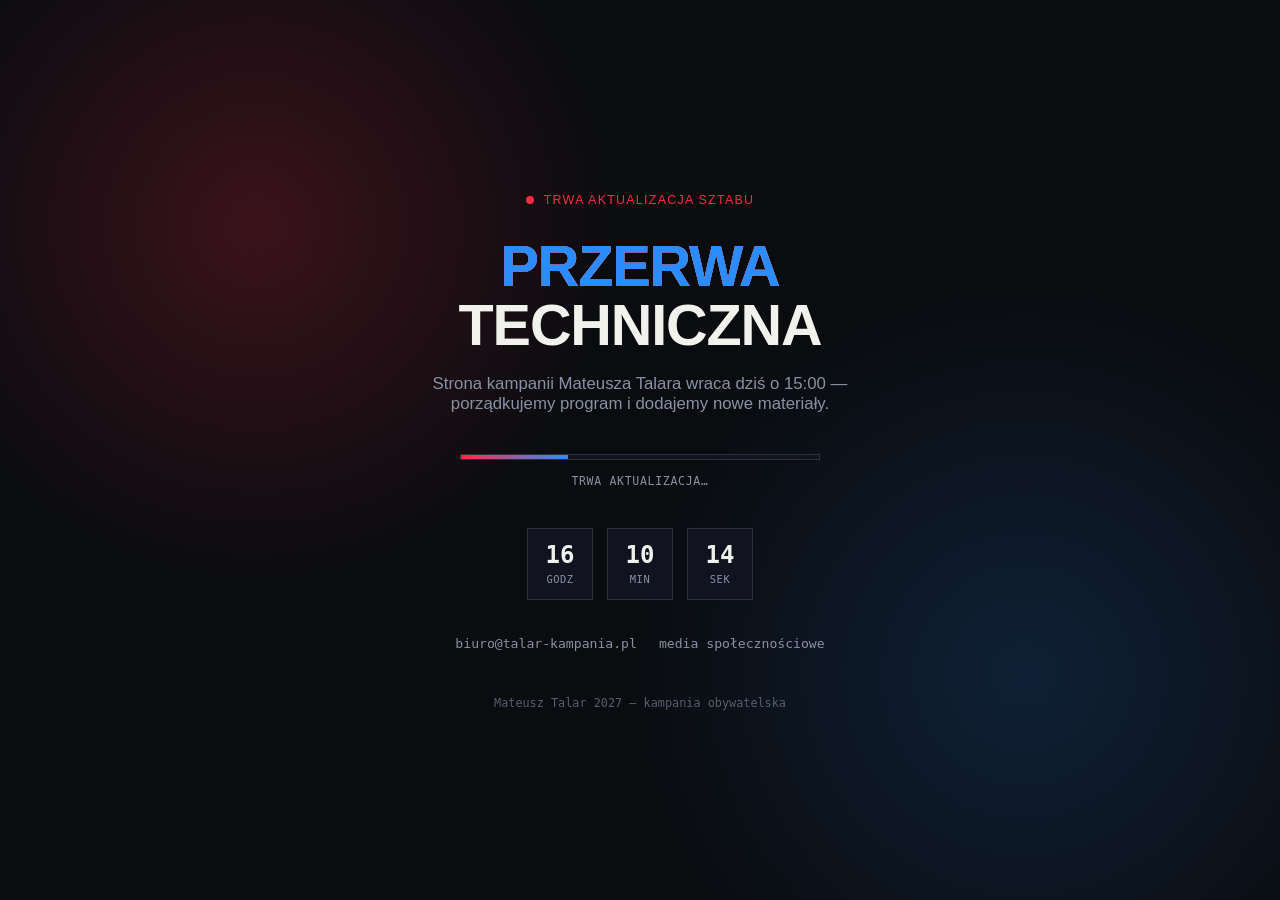
==== commit e91df8ca: "Add files via upload" ====
--- a/index.html
+++ b/index.html
@@ -3,605 +3,181 @@
 <head>
 <meta charset="UTF-8">
 <meta name="viewport" content="width=device-width, initial-scale=1.0, viewport-fit=cover">
-<title>Mateusz Talar — Sztab</title>
+<title>Mateusz Talar — Przerwa techniczna</title>
 <style>
   :root{
     --bg:#0a0c10;
     --bg2:#111420;
     --red:#ff2b43;
-    --red-dim:#7a1522;
     --blue:#2b8cff;
     --ink:#f2f2ec;
     --dim:#8891a3;
     --line:rgba(242,242,236,0.12);
   }
   *{ box-sizing:border-box; }
-  html{ scroll-behavior:smooth; }
+  html,body{ height:100%; }
   body{
     margin:0;
     background:var(--bg);
     color:var(--ink);
     font-family:'Helvetica Neue',Arial,sans-serif;
-    line-height:1.55;
-    overflow-x:hidden;
+    display:flex; align-items:center; justify-content:center;
+    text-align:center;
+    padding: env(safe-area-inset-top,0px) 24px env(safe-area-inset-bottom,0px);
+    overflow:hidden;
   }
   .mono{ font-family:'SFMono-Regular','Consolas','Menlo',monospace; }
-  ::selection{ background:var(--red); color:#fff; }
-  a{ color:inherit; }
-  .wrap{ max-width:1080px; margin:0 auto; padding:0 24px; }
-  h1,h2,h3{ margin:0; font-weight:900; letter-spacing:-0.02em; }
 
-  a:focus-visible, button:focus-visible, input:focus-visible{
-    outline:2px solid var(--blue); outline-offset:3px;
-  }
-
-  /* animated mesh backdrop */
   .mesh{
     position:fixed; inset:0; z-index:-1;
     background:
-      radial-gradient(600px circle at 15% 20%, rgba(255,43,67,0.18), transparent 60%),
-      radial-gradient(650px circle at 85% 70%, rgba(43,140,255,0.14), transparent 60%),
+      radial-gradient(600px circle at 20% 25%, rgba(255,43,67,0.2), transparent 60%),
+      radial-gradient(650px circle at 80% 75%, rgba(43,140,255,0.16), transparent 60%),
       var(--bg);
-    animation:mesh-move 18s ease-in-out infinite alternate;
+    animation:mesh-move 16s ease-in-out infinite alternate;
   }
   @keyframes mesh-move{
     0%{ background-position:0% 0%, 100% 100%; }
-    100%{ background-position:8% 12%, 92% 88%; }
+    100%{ background-position:10% 14%, 90% 86%; }
   }
   @media (prefers-reduced-motion:reduce){ .mesh{ animation:none; } }
 
-  /* ---------- NAV ---------- */
-  nav.mainnav{
-    position:sticky; top:0; z-index:100;
-    background:rgba(10,12,16,0.8);
-    backdrop-filter:blur(10px);
-    border-bottom:1px solid var(--line);
-    padding:16px 24px;
-    display:flex; justify-content:space-between; align-items:center;
-  }
-  nav .brand{ font-weight:900; letter-spacing:-0.01em; text-decoration:none; font-size:0.95rem; }
-  nav .brand .dot{ color:var(--red); }
-  nav ul{ list-style:none; display:flex; gap:24px; margin:0; padding:0; }
-  nav a.navlink{
-    font-family:'SFMono-Regular',monospace;
-    font-size:0.72rem; text-transform:uppercase; letter-spacing:0.06em;
-    text-decoration:none; color:var(--dim);
-    transition:color 0.2s ease;
-  }
-  nav a.navlink:hover{ color:var(--ink); }
-  @media (max-width:760px){ nav ul{ display:none; } }
+  .card{ max-width:560px; }
 
-  /* ---------- HERO ---------- */
-  header.hero{ padding:110px 24px 70px; position:relative; }
   .tag-mono{
-    font-family:'SFMono-Regular',monospace;
-    font-size:0.78rem; letter-spacing:0.1em; text-transform:uppercase;
-    color:var(--red); margin-bottom:22px; display:flex; align-items:center; gap:10px;
+    display:inline-flex; align-items:center; gap:10px;
+    font-size:0.78rem; text-transform:uppercase; letter-spacing:0.1em;
+    color:var(--red); margin-bottom:30px;
   }
   .tag-mono::before{
     content:""; width:8px; height:8px; background:var(--red); border-radius:50%;
-    animation:blink 1.6s ease-in-out infinite;
+    animation:blink 1.4s ease-in-out infinite;
   }
-  @keyframes blink{ 0%,100%{ opacity:1;} 50%{ opacity:0.25;} }
+  @keyframes blink{ 0%,100%{ opacity:1; } 50%{ opacity:0.2; } }
   @media (prefers-reduced-motion:reduce){ .tag-mono::before{ animation:none; } }
 
-  .hero-grid{ display:grid; grid-template-columns:1.2fr 0.8fr; gap:40px; align-items:center; }
   h1.title{
-    font-size:clamp(3rem, 8vw, 6rem);
-    line-height:0.92; text-transform:uppercase;
+    font-weight:900; text-transform:uppercase; letter-spacing:-0.02em;
+    font-size:clamp(2.2rem, 8vw, 3.6rem);
+    line-height:1.02;
+    margin:0 0 20px;
+    position:relative;
   }
-  h1.title .glitch{
-    position:relative; display:inline-block; color:var(--ink);
-  }
+  h1.title .glitch{ position:relative; display:inline-block; }
   h1.title .glitch::before,
   h1.title .glitch::after{
     content:attr(data-text);
     position:absolute; left:0; top:0; width:100%;
     overflow:hidden; clip-path:inset(0 0 0 0);
   }
-  h1.title .glitch::before{ color:var(--red); animation:glitch1 4.5s infinite steps(1); }
-  h1.title .glitch::after{ color:var(--blue); animation:glitch2 4.5s infinite steps(1); }
+  h1.title .glitch::before{ color:var(--red); animation:glitch1 4.2s infinite steps(1); }
+  h1.title .glitch::after{ color:var(--blue); animation:glitch2 4.2s infinite steps(1); }
   @keyframes glitch1{
-    0%,92%,100%{ clip-path:inset(0 0 0 0); transform:translate(0,0); opacity:0; }
-    93%{ clip-path:inset(10% 0 60% 0); transform:translate(-3px,0); opacity:0.8; }
-    95%{ clip-path:inset(60% 0 5% 0); transform:translate(3px,0); opacity:0.8; }
+    0%,90%,100%{ clip-path:inset(0 0 0 0); transform:translate(0,0); opacity:0; }
+    91%{ clip-path:inset(10% 0 60% 0); transform:translate(-3px,0); opacity:0.85; }
+    94%{ clip-path:inset(60% 0 5% 0); transform:translate(3px,0); opacity:0.85; }
     97%{ opacity:0; }
   }
   @keyframes glitch2{
-    0%,90%,100%{ clip-path:inset(0 0 0 0); transform:translate(0,0); opacity:0; }
-    91%{ clip-path:inset(70% 0 5% 0); transform:translate(3px,0); opacity:0.7; }
-    94%{ clip-path:inset(15% 0 55% 0); transform:translate(-3px,0); opacity:0.7; }
+    0%,88%,100%{ clip-path:inset(0 0 0 0); transform:translate(0,0); opacity:0; }
+    89%{ clip-path:inset(70% 0 5% 0); transform:translate(3px,0); opacity:0.75; }
+    93%{ clip-path:inset(15% 0 55% 0); transform:translate(-3px,0); opacity:0.75; }
     96%{ opacity:0; }
   }
   @media (prefers-reduced-motion:reduce){
     h1.title .glitch::before, h1.title .glitch::after{ animation:none; opacity:0; }
   }
 
-  .hero-sub{ max-width:460px; color:var(--dim); font-size:1.1rem; margin:26px 0 34px; }
-  .cta-row{ display:flex; gap:14px; flex-wrap:wrap; }
-  .cta{
-    font-family:'SFMono-Regular',monospace;
-    font-size:0.82rem; text-transform:uppercase; letter-spacing:0.05em;
-    padding:15px 26px; text-decoration:none; display:inline-block;
-    transition:transform 0.15s ease, box-shadow 0.2s ease;
+  p.lead{ color:var(--dim); font-size:1.05rem; max-width:440px; margin:0 auto 40px; }
+
+  .bar-wrap{
+    height:6px; background:var(--bg2); border:1px solid var(--line);
+    max-width:360px; margin:0 auto 14px; overflow:hidden;
   }
-  .cta.primary{ background:var(--red); color:#fff; box-shadow:0 0 0 rgba(255,43,67,0.5); }
-  .cta.primary:hover{ transform:translateY(-2px); box-shadow:0 8px 26px rgba(255,43,67,0.35); }
-  .cta.ghost{ border:1px solid var(--line); color:var(--ink); }
-  .cta.ghost:hover{ border-color:var(--ink); transform:translateY(-2px); }
+  .bar-fill{
+    height:100%; width:30%;
+    background:linear-gradient(90deg, var(--red), var(--blue));
+    animation:bar-move 2.4s ease-in-out infinite;
+  }
+  @keyframes bar-move{
+    0%{ width:8%; margin-left:0%; }
+    50%{ width:55%; margin-left:20%; }
+    100%{ width:8%; margin-left:92%; }
+  }
+  @media (prefers-reduced-motion:reduce){ .bar-fill{ animation:none; width:60%; margin-left:0; } }
 
-  /* portrait - illustrated silhouette, halftone style */
-  .portrait{
-    position:relative; aspect-ratio:1/1;
-    background:var(--bg2);
-    border:1px solid var(--line);
+  .bar-label{
+    font-size:0.72rem; text-transform:uppercase; letter-spacing:0.06em;
+    color:var(--dim); margin-bottom:40px;
   }
-  .portrait svg{ width:100%; height:100%; display:block; }
-  @media (max-width:760px){ .hero-grid{ grid-template-columns:1fr; } }
 
-  /* ---------- TICKER ---------- */
-  .ticker{ background:var(--red); overflow:hidden; }
-  .ticker-track{ display:flex; width:max-content; animation:tick 26s linear infinite; }
-  .ticker-track span{
-    font-family:'SFMono-Regular',monospace; font-weight:700; text-transform:uppercase;
-    font-size:0.95rem; color:#fff; white-space:nowrap; padding:14px 34px;
-    border-right:1px solid rgba(255,255,255,0.35);
+  .eta{
+    display:inline-flex; gap:14px; margin-bottom:36px;
   }
-  @keyframes tick{ from{ transform:translateX(0); } to{ transform:translateX(-50%); } }
-  @media (prefers-reduced-motion:reduce){ .ticker-track{ animation:none; flex-wrap:wrap; width:100%; } }
+  .eta .unit{
+    background:var(--bg2); border:1px solid var(--line);
+    padding:14px 16px; min-width:66px;
+  }
+  .eta .num{ font-weight:900; font-size:1.5rem; line-height:1; }
+  .eta .cap{ font-size:0.65rem; text-transform:uppercase; letter-spacing:0.05em; color:var(--dim); margin-top:6px; }
 
-  /* ---------- SECTION LABEL ---------- */
-  .label{
-    font-family:'SFMono-Regular',monospace; font-size:0.75rem; text-transform:uppercase;
-    letter-spacing:0.1em; color:var(--blue); margin-bottom:14px;
+  .contact{
+    display:flex; justify-content:center; gap:22px; flex-wrap:wrap;
+    font-size:0.82rem; color:var(--dim);
   }
-  section{ padding:80px 24px 20px; }
+  .contact a{ color:var(--dim); text-decoration:none; border-bottom:1px solid transparent; transition:color 0.2s ease, border-color 0.2s ease; }
+  .contact a:hover{ color:var(--ink); border-color:var(--ink); }
 
-  /* ---------- MANIFEST / BIO ---------- */
-  .manifest-grid{ display:grid; grid-template-columns:1.3fr 1fr; gap:50px; }
-  .manifest-grid h2{ font-size:2rem; line-height:1.2; max-width:480px; margin-bottom:20px; text-transform:uppercase; }
-  .manifest-grid p{ max-width:500px; color:#d4d6de; font-size:1.02rem; }
-  .stat-row{ display:grid; grid-template-columns:1fr 1fr; gap:18px; margin-top:10px; }
-  .stat{ border:1px solid var(--line); padding:20px; }
-  .stat .num{ font-size:2.4rem; font-weight:900; color:var(--red); line-height:1; }
-  .stat .cap{ font-family:'SFMono-Regular',monospace; font-size:0.75rem; color:var(--dim); margin-top:8px; text-transform:uppercase; }
-  @media (max-width:760px){ .manifest-grid{ grid-template-columns:1fr; } }
-
-  /* ---------- PROGRAM ---------- */
-  .issue-grid{ display:grid; grid-template-columns:repeat(2,1fr); gap:1px; background:var(--line); border:1px solid var(--line); }
-  .issue{ background:var(--bg); padding:28px 26px; transition:background 0.2s ease; }
-  .issue:hover{ background:var(--bg2); }
-  .issue .cat{ font-family:'SFMono-Regular',monospace; font-size:0.68rem; text-transform:uppercase; letter-spacing:0.05em; color:var(--red); margin-bottom:12px; display:block; }
-  .issue h3{ font-size:1.08rem; margin-bottom:8px; text-transform:none; }
-  .issue p{ margin:0; font-size:0.92rem; color:var(--dim); }
-  @media (max-width:700px){ .issue-grid{ grid-template-columns:1fr; } }
-
-  /* ---------- FORM / DOŁĄCZ ---------- */
-  .join{ background:var(--bg2); border-top:1px solid var(--line); border-bottom:1px solid var(--line); }
-  .join-inner{ max-width:640px; margin:0 auto; text-align:center; }
-  .join h2{ font-size:clamp(1.8rem,4vw,2.6rem); text-transform:uppercase; margin-bottom:14px; }
-  .join p.lead{ color:var(--dim); margin-bottom:36px; }
-  form.signup{ display:grid; gap:14px; text-align:left; }
-  form.signup label{
-    font-family:'SFMono-Regular',monospace; font-size:0.72rem; text-transform:uppercase;
-    letter-spacing:0.05em; color:var(--dim); margin-bottom:6px; display:block;
-  }
-  form.signup input, form.signup select{
-    width:100%; background:var(--bg); border:1px solid var(--line); color:var(--ink);
-    padding:13px 14px; font-size:0.98rem; font-family:inherit;
-  }
-  form.signup input:focus, form.signup select:focus{ border-color:var(--blue); }
-  .form-row{ display:grid; grid-template-columns:1fr 1fr; gap:14px; }
-  @media (max-width:600px){ .form-row{ grid-template-columns:1fr; } }
-  form.signup button{
-    margin-top:6px; background:var(--red); color:#fff; border:none; cursor:pointer;
-    font-family:'SFMono-Regular',monospace; font-weight:700; text-transform:uppercase;
-    letter-spacing:0.05em; padding:15px 20px; font-size:0.85rem;
-    transition:background 0.2s ease, transform 0.15s ease;
-  }
-  form.signup button:hover{ background:var(--red-dim); transform:translateY(-1px); }
-  form.signup button:disabled{ opacity:0.5; cursor:default; transform:none; }
-  .form-status{ font-family:'SFMono-Regular',monospace; font-size:0.78rem; color:var(--blue); min-height:18px; }
-  .signup-count{ font-family:'SFMono-Regular',monospace; font-size:0.8rem; color:var(--dim); margin-top:22px; }
-  .signup-count strong{ color:var(--ink); }
-
-  /* ---------- ADMIN ---------- */
-  .admin-link{
-    display:inline-block; margin-top:18px;
-    font-family:'SFMono-Regular',monospace; font-size:0.72rem;
-    color:var(--dim); text-decoration:none; letter-spacing:0.04em;
-  }
-  .admin-link:hover{ color:var(--ink); }
-  #adminPanel{ display:none; }
-  #adminPanel.open{ display:block; }
-  .admin-box{
-    max-width:420px; margin:0 auto; background:var(--bg2);
-    border:1px solid var(--line); padding:36px 30px;
-  }
-  .admin-box h2{ font-size:1.4rem; text-transform:uppercase; margin-bottom:6px; }
-  .admin-box .sub{ font-family:'SFMono-Regular',monospace; font-size:0.72rem; color:var(--dim); margin-bottom:26px; }
-  #adminLogin label{
-    font-family:'SFMono-Regular',monospace; font-size:0.72rem; text-transform:uppercase;
-    color:var(--dim); display:block; margin-bottom:6px;
-  }
-  #adminLogin input{
-    width:100%; background:var(--bg); border:1px solid var(--line); color:var(--ink);
-    padding:12px 14px; font-family:inherit; font-size:0.95rem; margin-bottom:16px;
-  }
-  #adminLogin input:focus{ border-color:var(--blue); }
-  #adminLogin button{
-    width:100%; background:var(--red); color:#fff; border:none; cursor:pointer;
-    font-family:'SFMono-Regular',monospace; font-weight:700; text-transform:uppercase;
-    letter-spacing:0.05em; padding:14px; font-size:0.85rem;
-  }
-  #adminLoginError{ font-family:'SFMono-Regular',monospace; font-size:0.75rem; color:var(--red); margin-top:12px; min-height:16px; }
-  #adminDash{ display:none; max-width:820px; margin:0 auto; }
-  #adminDash.open{ display:block; }
-  #adminDash table{ width:100%; border-collapse:collapse; margin-top:20px; }
-  #adminDash th, #adminDash td{
-    text-align:left; padding:10px 12px; border-bottom:1px solid var(--line);
-    font-size:0.85rem;
-  }
-  #adminDash th{ font-family:'SFMono-Regular',monospace; font-size:0.68rem; text-transform:uppercase; color:var(--dim); }
-  #adminLogout{
-    font-family:'SFMono-Regular',monospace; font-size:0.72rem; color:var(--dim);
-    background:none; border:1px solid var(--line); padding:8px 14px; cursor:pointer; margin-bottom:6px;
-  }
-  #adminLogout:hover{ color:var(--ink); border-color:var(--ink); }
-
-  /* ---------- FOOTER ---------- */
-  footer{ padding:50px 24px 70px; text-align:center; }
-  footer p{ max-width:520px; margin:0 auto; font-size:0.8rem; color:var(--dim); }
-
-  /* scroll reveal */
-  .reveal{ opacity:0; transform:translateY(24px); transition:opacity 0.6s ease, transform 0.6s ease; }
-  .reveal.show{ opacity:1; transform:translateY(0); }
-  @media (prefers-reduced-motion:reduce){ .reveal{ opacity:1; transform:none; transition:none; } }
+  .footnote{ margin-top:44px; font-size:0.74rem; color:#565d6c; }
 </style>
 </head>
 <body>
 
 <div class="mesh"></div>
 
-<nav class="mainnav">
-  <a class="brand" href="#top">TALAR<span class="dot">.</span>2027</a>
-  <ul>
-    <li><a class="navlink" href="#manifest">Manifest</a></li>
-    <li><a class="navlink" href="#program">Program</a></li>
-    <li><a class="navlink" href="#wartosci">Wartości</a></li>
-    <li><a class="navlink" href="#poparcie">Poparcie</a></li>
-    <li><a class="navlink" href="#dolacz">Dołącz</a></li>
-  </ul>
-</nav>
+<div class="card">
+  <div class="tag-mono">trwa aktualizacja sztabu</div>
+  <h1 class="title"><span class="glitch" data-text="PRZERWA">PRZERWA</span><br>TECHNICZNA</h1>
+  <p class="lead">Strona kampanii Mateusza Talara wraca dziś o 15:00 — porządkujemy program i dodajemy nowe materiały.</p>
 
-<header class="hero" id="top">
-  <div class="wrap">
-    <div class="tag-mono">kampania obywatelska · na żywo</div>
-    <div class="hero-grid">
-      <div>
-        <h1 class="title"><span class="glitch" data-text="MATEUSZ">MATEUSZ</span><br>TALAR</h1>
-        <p class="hero-sub">Nowy rozdział dla regionu. Praca, bezpieczeństwo, tradycja — bez owijania w bawełnę.</p>
-        <div class="cta-row">
-          <a class="cta primary" href="#dolacz">Dołącz do sztabu</a>
-          <a class="cta ghost" href="#program">Zobacz program</a>
-        </div>
-      </div>
-      <div class="portrait">
-        <svg viewBox="0 0 300 300" xmlns="http://www.w3.org/2000/svg" role="img" aria-label="Stylizowany portret kandydata">
-          <defs>
-            <pattern id="dots" width="6" height="6" patternUnits="userSpaceOnUse">
-              <circle cx="1.2" cy="1.2" r="1.2" fill="#ff2b43"/>
-            </pattern>
-          </defs>
-          <rect width="300" height="300" fill="#111420"/>
-          <path d="M150 40 C 190 40 210 75 208 110 C 232 118 232 150 214 158 C 208 200 182 224 150 224 C 118 224 92 200 86 158 C 68 150 68 118 92 110 C 90 75 110 40 150 40 Z" fill="url(#dots)"/>
-          <path d="M150 40 C 190 40 210 75 208 110 C 232 118 232 150 214 158 C 208 200 182 224 150 224 C 118 224 92 200 86 158 C 68 150 68 118 92 110 C 90 75 110 40 150 40 Z" fill="#0a0c10" opacity="0.55"/>
-          <path d="M96 96 C 96 55 122 30 150 30 C 178 30 204 55 204 96 C 204 76 186 60 150 60 C 114 60 96 76 96 96 Z" fill="#0a0c10"/>
-          <rect x="60" y="230" width="180" height="70" fill="#ff2b43"/>
-        </svg>
-      </div>
-    </div>
+  <div class="bar-wrap"><div class="bar-fill"></div></div>
+  <div class="bar-label mono">trwa aktualizacja…</div>
+
+  <div class="eta mono" id="eta">
+    <div class="unit"><div class="num" id="eta-h">02</div><div class="cap">godz</div></div>
+    <div class="unit"><div class="num" id="eta-m">00</div><div class="cap">min</div></div>
+    <div class="unit"><div class="num" id="eta-s">00</div><div class="cap">sek</div></div>
   </div>
-</header>
 
-<div class="ticker">
-  <div class="ticker-track">
-    <span>Praca w kopalni, duma w rodzinie</span>
-    <span>Polska energia, polskie ręce</span>
-    <span>Szczelna granica, sprawne służby</span>
-    <span>Niższe podatki dla pracujących</span>
-    <span>Silna wieś, uczciwe ceny skupu</span>
-    <span>Praca w kopalni, duma w rodzinie</span>
-    <span>Polska energia, polskie ręce</span>
-    <span>Szczelna granica, sprawne służby</span>
-    <span>Niższe podatki dla pracujących</span>
-    <span>Silna wieś, uczciwe ceny skupu</span>
+  <div class="contact mono">
+    <a href="#">biuro@talar-kampania.pl</a>
+    <a href="#">media społecznościowe</a>
   </div>
+
+  <div class="footnote mono">Mateusz Talar 2027 — kampania obywatelska</div>
 </div>
-
-<section class="wrap reveal" id="manifest">
-  <div class="label">Manifest</div>
-  <div class="manifest-grid">
-    <div>
-      <h2>Zacząłem od naprawy placu zabaw. Skończyło się na całej dzielnicy.</h2>
-      <p>Nie przyszedłem z partyjnej centrali. Wychowałem się w rodzinie górniczej i wiem, co znaczy, gdy zakład zamykają z dnia na dzień. Stawiam na pracę, tradycję i odpowiedzialność — nie na obietnice bez pokrycia.</p>
-    </div>
-    <div class="stat-row">
-      <div class="stat"><div class="num">18</div><div class="cap">lat pracy społecznej</div></div>
-      <div class="stat"><div class="num">42</div><div class="cap">inicjatyw lokalnych</div></div>
-      <div class="stat"><div class="num">6</div><div class="cap">powiatów w trasie</div></div>
-      <div class="stat"><div class="num">01</div><div class="cap">zasada: najpierw słuchać</div></div>
-    </div>
-  </div>
-</section>
-
-<section class="wrap reveal" id="program">
-  <div class="label">Program</div>
-  <h2 style="font-size:1.9rem; text-transform:uppercase; margin-bottom:30px;">Sprawy, od których zaczynamy</h2>
-  <div class="issue-grid">
-    <div class="issue"><span class="cat">Energetyka</span><h3>Powrót do polskiego węgla</h3><p>Otwarcie opłacalnych szybów i gwarancje zatrudnienia dla górników.</p></div>
-    <div class="issue"><span class="cat">Bezpieczeństwo</span><h3>Szczelna granica</h3><p>Więcej etatów w służbach i jasne przepisy migracyjne.</p></div>
-    <div class="issue"><span class="cat">Rodzina</span><h3>Wsparcie dla tradycji</h3><p>Ulgi dla rodzin wielodzietnych i więcej miejsc w żłobkach.</p></div>
-    <div class="issue"><span class="cat">Podatki</span><h3>Niższe podatki</h3><p>Ulgi dla małych firm rodzinnych i prostszy system rozliczeń.</p></div>
-    <div class="issue"><span class="cat">Rolnictwo</span><h3>Silna wieś</h3><p>Ochrona gospodarstw przed nieuczciwym importem.</p></div>
-    <div class="issue"><span class="cat">Obronność</span><h3>Silniejsze wojsko</h3><p>Wyższe nakłady na obronność i lokalne WOT.</p></div>
-    <div class="issue"><span class="cat">Rodzina</span><h3>Stały dodatek na każde dziecko</h3><p>Comiesięczne wsparcie gotówkowe dla rodzin, niezależne od dochodu, wypłacane bez zbędnej biurokracji.</p></div>
-    <div class="issue"><span class="cat">Suwerenność</span><h3>Polska decyduje o Polsce</h3><p>Twarda obrona kompetencji krajowych wobec instytucji unijnych w sprawach, które dotyczą wyłącznie naszego podwórka.</p></div>
-    <div class="issue"><span class="cat">Sprawiedliwość</span><h3>Sądy szybsze i bliżej ludzi</h3><p>Skrócenie czasu oczekiwania na wyrok i większa odpowiedzialność sędziów za jakość orzeczeń.</p></div>
-    <div class="issue"><span class="cat">Pamięć narodowa</span><h3>Historia, z której jesteśmy dumni</h3><p>Więcej lekcji historii regionalnej w szkołach i wsparcie dla lokalnych izb pamięci oraz kombatantów.</p></div>
-    <div class="issue"><span class="cat">Służby mundurowe</span><h3>Godne emerytury munduro­we</h3><p>Waloryzacja świadczeń dla żołnierzy, policjantów i strażaków proporcjonalna do realnego ryzyka służby.</p></div>
-  </div>
-</section>
-
-<section class="wrap reveal" id="wartosci">
-  <div class="label">Wartości</div>
-  <h2 style="font-size:1.9rem; text-transform:uppercase; margin-bottom:26px;">Trzy słowa, które prowadzą tę kampanię</h2>
-  <div class="stat-row" style="grid-template-columns:repeat(3,1fr);">
-    <div class="stat"><div class="num" style="font-size:1.5rem;">BÓG</div><div class="cap">wiara jako prywatna, ale nieskrywana część życia publicznego</div></div>
-    <div class="stat"><div class="num" style="font-size:1.5rem;">HONOR</div><div class="cap">dotrzymane słowo ważniejsze niż sondaż</div></div>
-    <div class="stat"><div class="num" style="font-size:1.5rem;">OJCZYZNA</div><div class="cap">wspólnota ważniejsza niż interes jednej partii</div></div>
-  </div>
-</section>
-
-<section class="wrap reveal" id="kalendarium">
-  <div class="label">Kalendarium</div>
-  <h2 style="font-size:1.9rem; text-transform:uppercase; margin-bottom:30px;">Droga do tej kampanii</h2>
-  <div class="issue-grid" style="grid-template-columns:1fr;">
-    <div class="issue"><span class="cat">2009</span><h3>Pierwsza inicjatywa osiedlowa</h3><p>Remont placu zabaw sfinansowany ze zbiórki sąsiedzkiej.</p></div>
-    <div class="issue"><span class="cat">2014</span><h3>Radny gminny</h3><p>Wybrany z lokalnego komitetu, bez poparcia dużej partii.</p></div>
-    <div class="issue"><span class="cat">2019</span><h3>Obrona lokalnej kopalni</h3><p>Organizacja protestu przeciwko planom przedwczesnego zamknięcia zakładu.</p></div>
-    <div class="issue"><span class="cat">2024</span><h3>Powiatowy pełnomocnik ds. rodziny</h3><p>Wdrożenie programu dodatkowych miejsc w żłobkach.</p></div>
-    <div class="issue"><span class="cat">2027</span><h3>Start kampanii</h3><p>Decyzja o kandydowaniu po serii spotkań z mieszkańcami regionu.</p></div>
-  </div>
-</section>
-
-<section class="wrap reveal" id="poparcie">
-  <div class="label">Głosy poparcia</div>
-  <h2 style="font-size:1.9rem; text-transform:uppercase; margin-bottom:30px;">Co mówią mieszkańcy</h2>
-  <div class="issue-grid" style="grid-template-columns:repeat(3,1fr);">
-    <div class="issue"><span class="cat">Krzysztof M.</span><h3>Górnik, 22 lata pracy</h3><p>„Wreszcie ktoś, kto mówi wprost o pracy w kopalni, a nie tylko o transformacji bez planu na moich sąsiadów."</p></div>
-    <div class="issue"><span class="cat">Barbara K.</span><h3>Sołtyska, gmina wiejska</h3><p>„Stawia na rodzinę i tradycję, ale nie zapomina o zwykłych sprawach jak remont drogi."</p></div>
-    <div class="issue"><span class="cat">ks. Tadeusz W.</span><h3>Proboszcz lokalnej parafii</h3><p>„Rzadko spotykam polityka, który mówi o wartościach bez sztuczności — po prostu tak żyje."</p></div>
-  </div>
-</section>
-
-<section class="wrap reveal" id="media">
-  <div class="label">W mediach</div>
-  <h2 style="font-size:1.9rem; text-transform:uppercase; margin-bottom:30px;">Kampania okiem lokalnych redakcji</h2>
-  <div class="issue-grid">
-    <div class="issue"><span class="cat">Głos Regionu</span><h3>Talar: powrót górnictwa jako motor gospodarki</h3><p>Relacja ze spotkania w dawnym zagłębiu górniczym.</p></div>
-    <div class="issue"><span class="cat">Kurier Powiatowy</span><h3>Program rolny: ochrona skupu i pomoc przy suszy</h3><p>Reakcje rolników na propozycje wsparcia gospodarstw.</p></div>
-    <div class="issue"><span class="cat">Tygodnik Lokalny</span><h3>Debata o bezpieczeństwie granic zdominowała spotkanie</h3><p>Pytania mieszkańców o etaty w straży granicznej.</p></div>
-    <div class="issue"><span class="cat">Echo Miasta</span><h3>Talar zapowiada stały dodatek na każde dziecko</h3><p>Szczegóły propozycji wsparcia rodzin wielodzietnych.</p></div>
-  </div>
-</section>
-
-<section class="join reveal" id="dolacz">
-  <div class="join-inner">
-    <div class="label" style="justify-content:center; display:flex;">Dołącz</div>
-    <h2>Wejdź do sztabu</h2>
-    <p class="lead">Zostaw kontakt — oddzwonimy z listą najbliższych spotkań.</p>
-    <form class="signup" id="signupForm">
-      <div class="form-row">
-        <div>
-          <label for="f-name">Imię i nazwisko</label>
-          <input id="f-name" name="name" type="text" required autocomplete="name">
-        </div>
-        <div>
-          <label for="f-email">E-mail</label>
-          <input id="f-email" name="email" type="email" required autocomplete="email">
-        </div>
-      </div>
-      <div>
-        <label for="f-role">Chcę pomóc jako</label>
-        <select id="f-role" name="role">
-          <option value="ulotki">Roznoszenie ulotek</option>
-          <option value="spotkania">Organizacja spotkań</option>
-          <option value="social">Media społecznościowe</option>
-          <option value="inne">Coś innego</option>
-        </select>
-      </div>
-      <button type="submit" id="submitBtn">Wysyłam zgłoszenie</button>
-      <div class="form-status" id="formStatus" role="status"></div>
-    </form>
-    <div class="signup-count" id="signupCount"></div>
-  </div>
-</section>
-
-<footer>
-  <p>Mateusz Talar i ta kampania to fikcyjny przykład stworzony w celach projektowych. Podobieństwo do realnych osób jest przypadkowe.</p>
-  <a class="admin-link" href="#admin" id="adminToggle">Panel administracyjny →</a>
-</footer>
-
-<section id="adminPanel">
-  <div class="wrap">
-    <div id="adminLogin">
-      <div class="admin-box">
-        <h2>Panel administracyjny</h2>
-        <div class="sub">dostęp tylko dla sztabu</div>
-        <label for="a-user">Użytkownik</label>
-        <input id="a-user" type="text" autocomplete="off">
-        <label for="a-pass">Hasło</label>
-        <input id="a-pass" type="password" autocomplete="off">
-        <button id="adminLoginBtn">Zaloguj</button>
-        <div id="adminLoginError"></div>
-      </div>
-    </div>
-    <div id="adminDash">
-      <button id="adminLogout">← Wyloguj</button>
-      <div class="admin-box" style="max-width:820px;">
-        <h2>Zgłoszenia do sztabu</h2>
-        <div class="sub" id="adminSub">ładowanie…</div>
-        <div id="adminTableWrap"></div>
-      </div>
-    </div>
-  </div>
-</section>
 
 <script>
 (function(){
-  var io = new IntersectionObserver(function(entries){
-    entries.forEach(function(e){
-      if(e.isIntersecting){ e.target.classList.add('show'); io.unobserve(e.target); }
-    });
-  }, { threshold:0.12 });
-  document.querySelectorAll('.reveal').forEach(function(el){ io.observe(el); });
-})();
-
-(function(){
-  var form = document.getElementById('signupForm');
-  var status = document.getElementById('formStatus');
-  var btn = document.getElementById('submitBtn');
-  var countEl = document.getElementById('signupCount');
-  var dbPromise = (window.claude && window.claude.use) ? window.claude.use('db') : Promise.resolve(null);
-  var userPromise = (window.claude && window.claude.use) ? window.claude.use('user') : Promise.resolve(null);
-
-  function refreshCount(db){
-    if(!db) return;
-    db.collection('data/signups').get().then(function(snap){
-      var n = (snap && snap.docs) ? snap.docs.length : 0;
-      countEl.textContent = n > 0 ? (n + ' osób już dołączyło do sztabu.') : '';
-    }).catch(function(){ /* silent */ });
+  var target = new Date();
+  target.setHours(15, 0, 0, 0);
+  if(target.getTime() < Date.now()){ target.setDate(target.getDate() + 1); }
+  target = target.getTime();
+  var hEl = document.getElementById('eta-h');
+  var mEl = document.getElementById('eta-m');
+  var sEl = document.getElementById('eta-s');
+  function pad(n){ return String(n).padStart(2,'0'); }
+  function tick(){
+    var diff = Math.max(0, target - Date.now());
+    var h = Math.floor(diff/3600000);
+    var m = Math.floor((diff%3600000)/60000);
+    var s = Math.floor((diff%60000)/1000);
+    hEl.textContent = pad(h);
+    mEl.textContent = pad(m);
+    sEl.textContent = pad(s);
   }
-
-  dbPromise.then(function(db){
-    if(db) refreshCount(db);
-  });
-
-  form.addEventListener('submit', function(ev){
-    ev.preventDefault();
-    btn.disabled = true;
-    status.textContent = 'Wysyłanie…';
-    Promise.all([dbPromise, userPromise]).then(function(res){
-      var db = res[0], user = res[1];
-      if(!db || !user){
-        status.textContent = 'Zapis niedostępny w tym podglądzie — spróbuj na opublikowanej stronie.';
-        btn.disabled = false;
-        return;
-      }
-      return user.id().then(function(uid){
-        var entry = {
-          name: form.name.value.trim(),
-          email: form.email.value.trim(),
-          role: form.role.value,
-          ts: Date.now()
-        };
-        return db.collection('data/signups').doc(uid + '-' + Date.now()).set(entry);
-      }).then(function(){
-        status.textContent = 'Dziękujemy! Zgłoszenie zapisane.';
-        form.reset();
-        refreshCount(db);
-      });
-    }).catch(function(err){
-      status.textContent = 'Nie udało się zapisać zgłoszenia. Spróbuj ponownie.';
-    }).finally(function(){
-      btn.disabled = false;
-    });
-  });
-})();
-
-(function(){
-  // Dane logowania nie są przechowywane jako czysty tekst — porównujemy skróty SHA-256.
-  var USER_HASH = '93ccb2f61b1d04bf4bff36ce8d6dd38f0d087ddf78946010af31d9e10d81d946';
-  var PASS_HASH = '4f0219b2749f0de41f5f8cfeb4665206985e78dd5d25a92c385e25f6a36904d7';
-
-  async function sha256Hex(str){
-    var enc = new TextEncoder().encode(str);
-    var buf = await crypto.subtle.digest('SHA-256', enc);
-    return Array.from(new Uint8Array(buf)).map(function(b){ return b.toString(16).padStart(2,'0'); }).join('');
-  }
-
-  var toggle = document.getElementById('adminToggle');
-  var panel = document.getElementById('adminPanel');
-  var loginBox = document.getElementById('adminLogin');
-  var dash = document.getElementById('adminDash');
-  var loginBtn = document.getElementById('adminLoginBtn');
-  var errEl = document.getElementById('adminLoginError');
-  var logoutBtn = document.getElementById('adminLogout');
-  var dbPromise2 = (window.claude && window.claude.use) ? window.claude.use('db') : Promise.resolve(null);
-
-  toggle.addEventListener('click', function(ev){
-    ev.preventDefault();
-    panel.classList.add('open');
-    panel.scrollIntoView({behavior:'smooth'});
-  });
-
-  loginBtn.addEventListener('click', async function(){
-    errEl.textContent = '';
-    var u = document.getElementById('a-user').value.trim();
-    var p = document.getElementById('a-pass').value;
-    var uHash = await sha256Hex(u);
-    var pHash = await sha256Hex(p);
-    if(uHash === USER_HASH && pHash === PASS_HASH){
-      loginBox.style.display = 'none';
-      dash.classList.add('open');
-      loadDash();
-    } else {
-      errEl.textContent = 'Błędny login lub hasło.';
-    }
-  });
-
-  logoutBtn.addEventListener('click', function(){
-    dash.classList.remove('open');
-    loginBox.style.display = 'block';
-    document.getElementById('a-user').value = '';
-    document.getElementById('a-pass').value = '';
-  });
-
-  async function loadDash(){
-    var sub = document.getElementById('adminSub');
-    var wrap = document.getElementById('adminTableWrap');
-    var db = await dbPromise2;
-    if(!db){
-      sub.textContent = 'Baza niedostępna w tym podglądzie — otwórz opublikowaną stronę.';
-      return;
-    }
-    try{
-      var snap = await db.collection('data/signups').get();
-      var docs = (snap && snap.docs) ? snap.docs : [];
-      sub.textContent = docs.length + ' zgłoszeń';
-      if(docs.length === 0){
-        wrap.innerHTML = '<p style="color:var(--dim); font-size:0.9rem;">Brak zgłoszeń.</p>';
-        return;
-      }
-      var rows = docs.slice().sort(function(a,b){
-        return (b.data().ts||0) - (a.data().ts||0);
-      }).map(function(d){
-        var v = d.data();
-        var date = v.ts ? new Date(v.ts).toLocaleString('pl-PL') : '—';
-        return '<tr><td>'+escapeHtml(v.name||'—')+'</td><td>'+escapeHtml(v.email||'—')+'</td><td>'+escapeHtml(v.role||'—')+'</td><td>'+date+'</td></tr>';
-      }).join('');
-      wrap.innerHTML = '<table><thead><tr><th>Imię i nazwisko</th><th>E-mail</th><th>Rola</th><th>Data</th></tr></thead><tbody>'+rows+'</tbody></table>';
-    } catch(e){
-      sub.textContent = 'Nie udało się wczytać zgłoszeń.';
-    }
-  }
-
-  function escapeHtml(s){
-    return String(s).replace(/[&<>"']/g, function(c){
-      return {'&':'&amp;','<':'&lt;','>':'&gt;','"':'&quot;',"'":'&#39;'}[c];
-    });
-  }
+  tick();
+  setInterval(tick, 1000);
 })();
 </script>
 
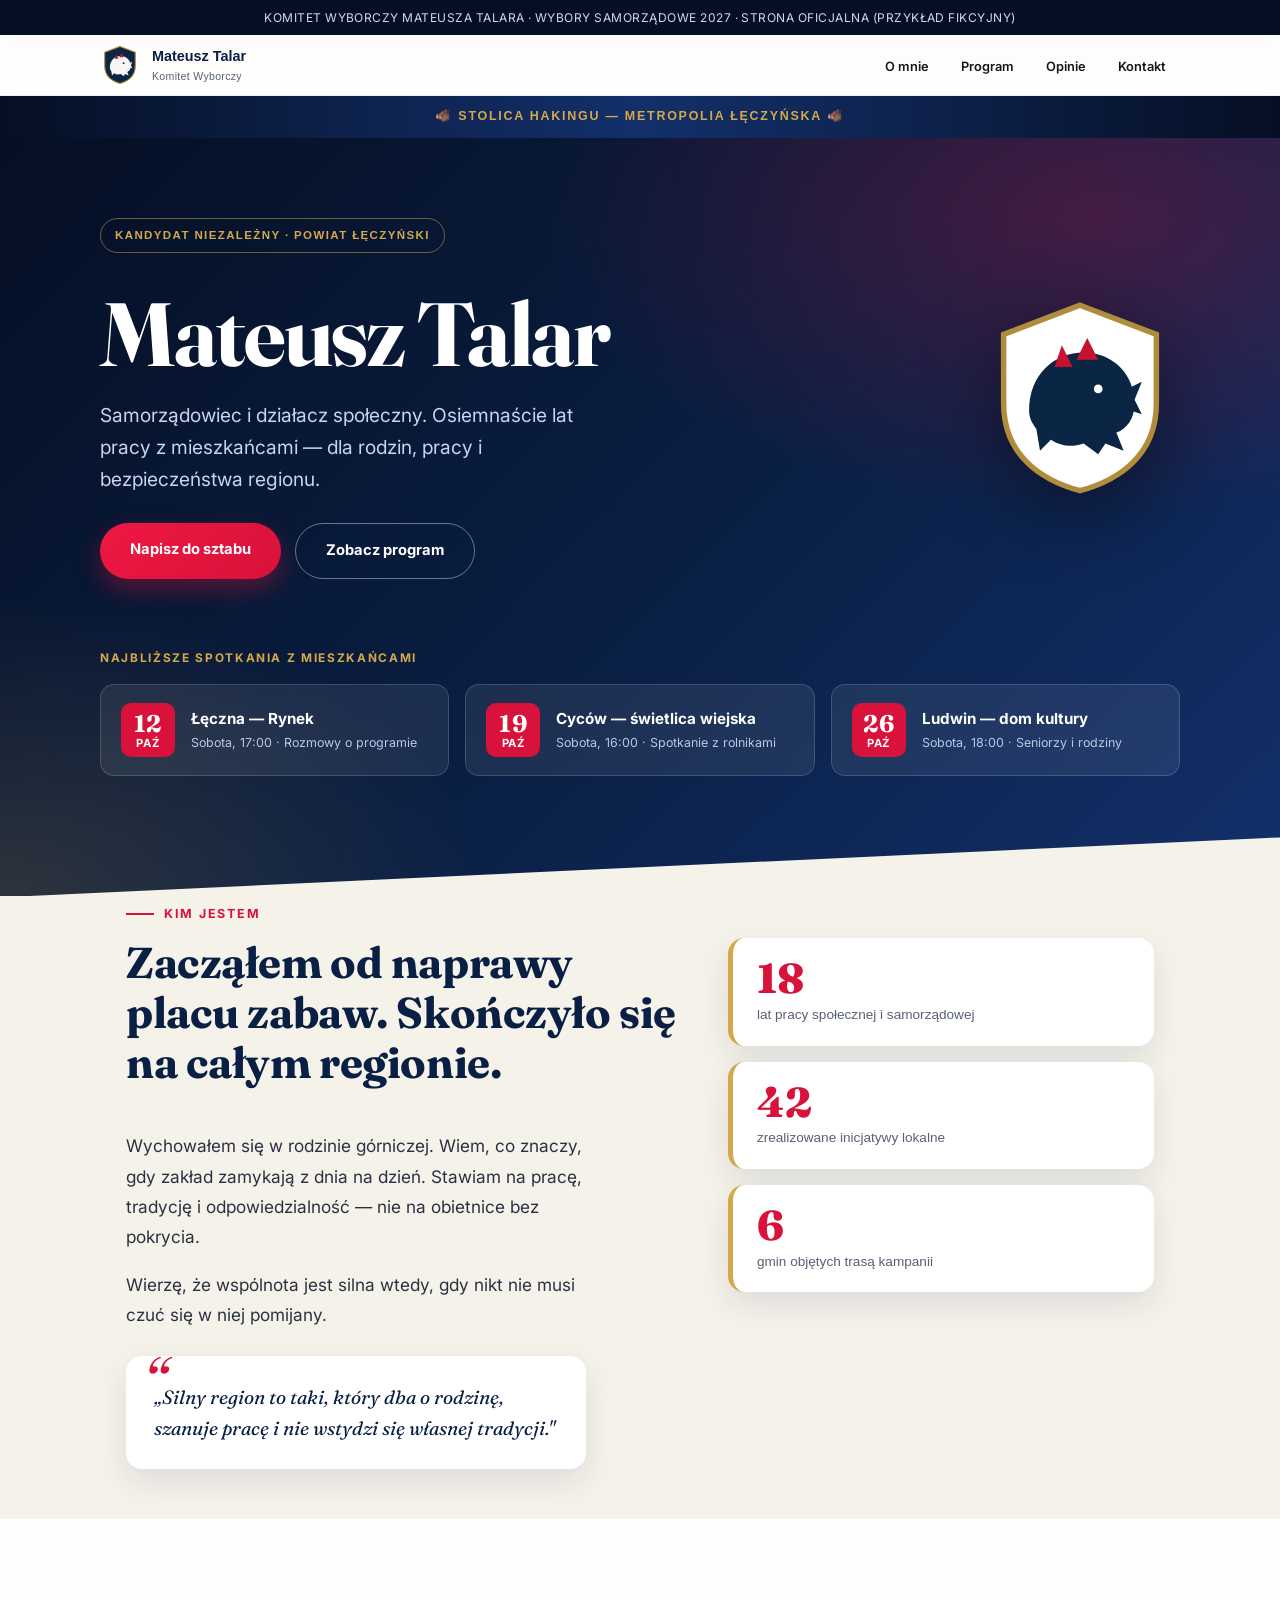
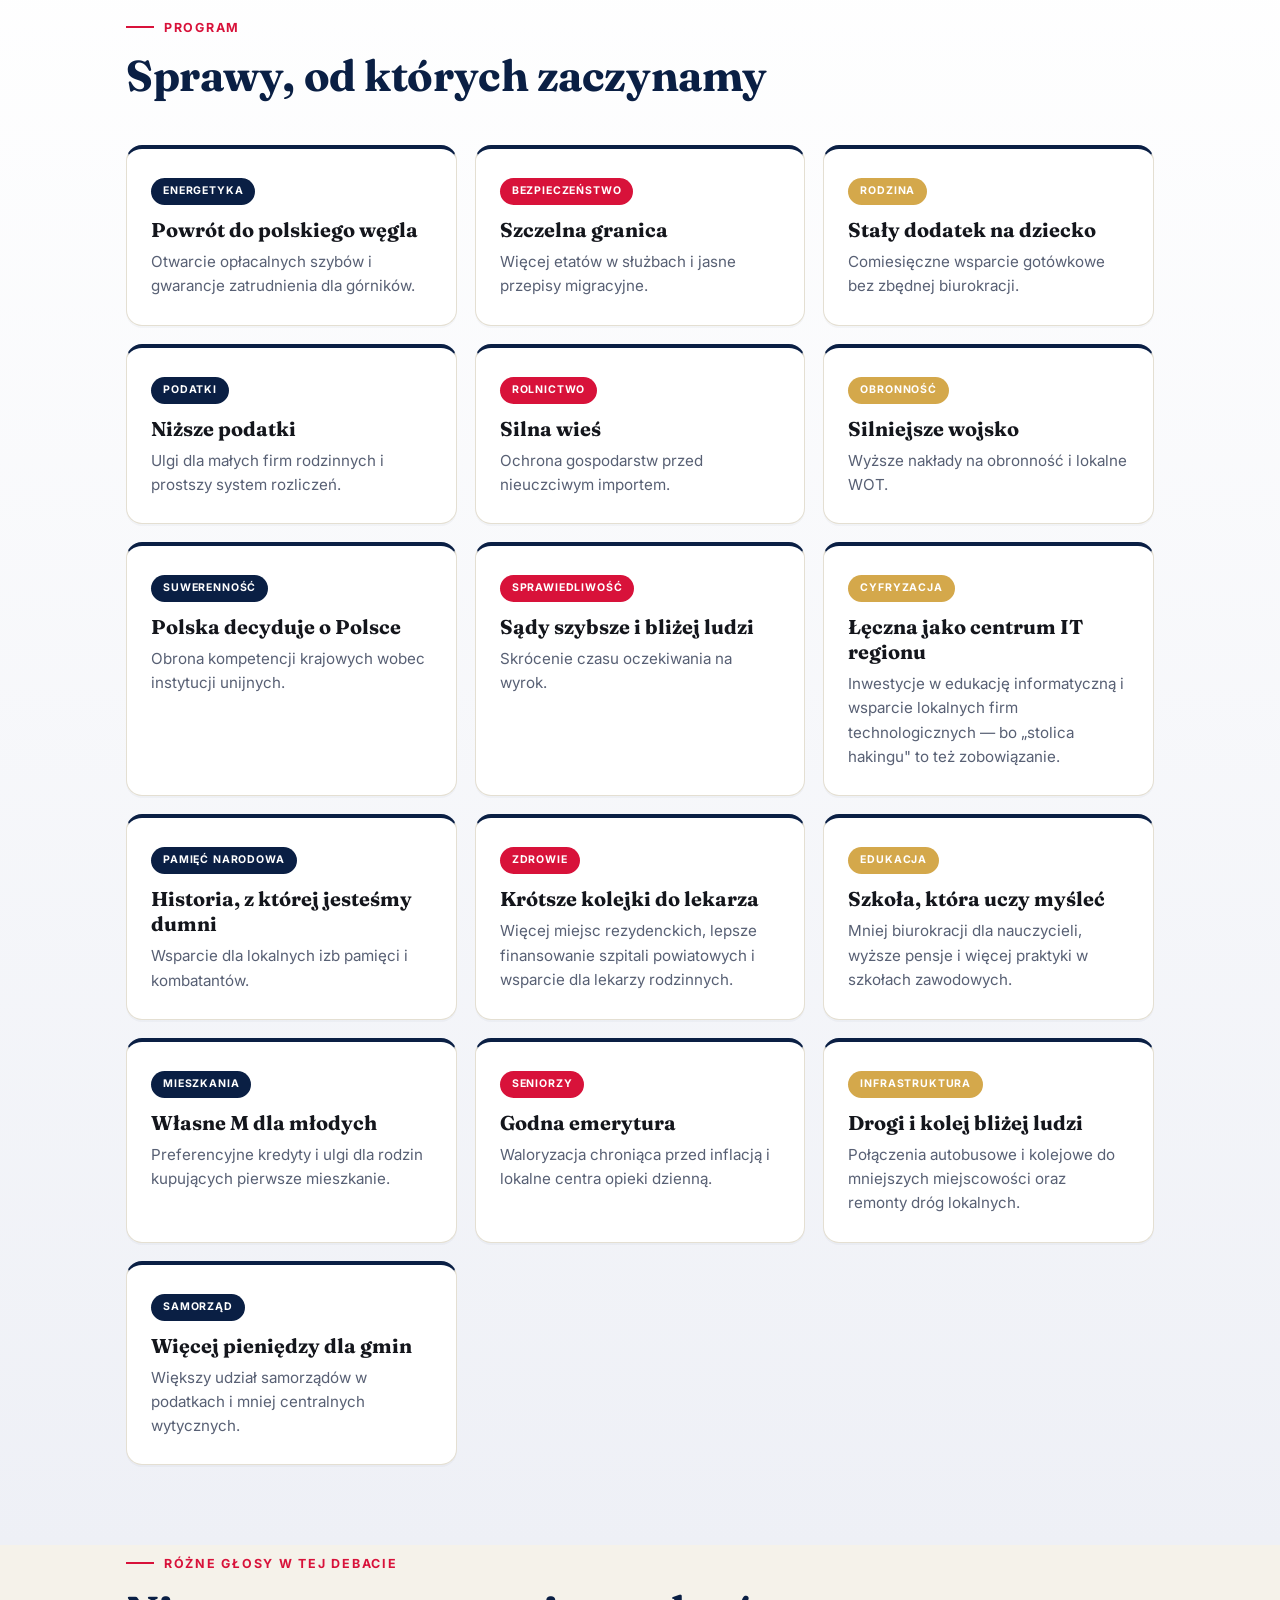
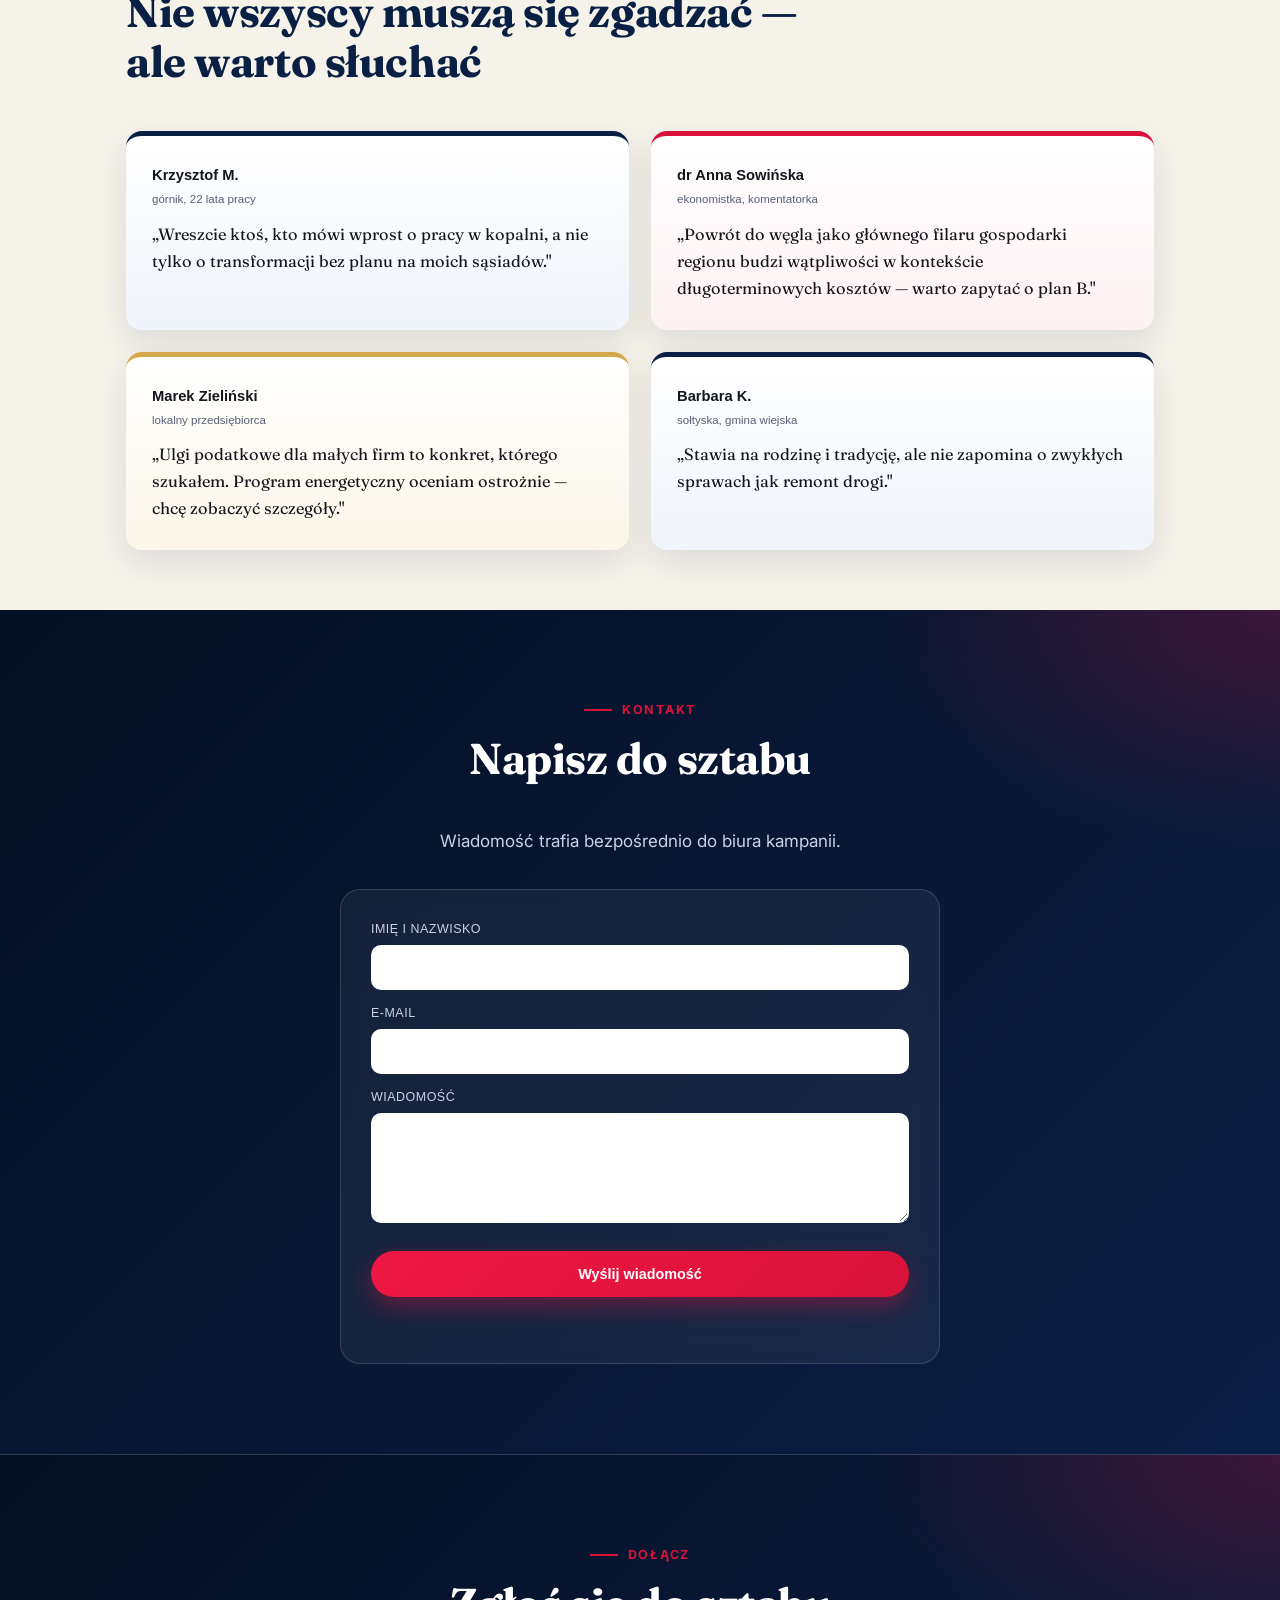
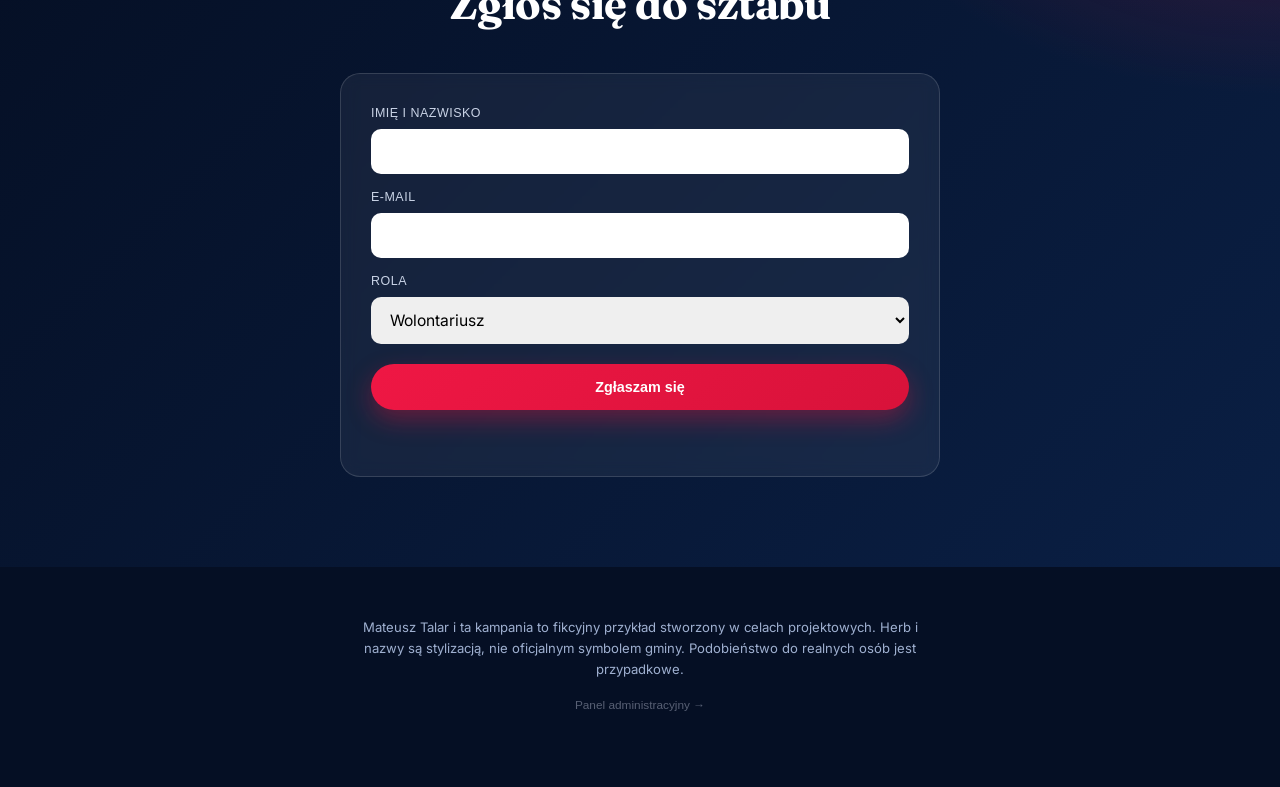
==== commit 556257c3: "Add files via upload" ====
--- a/index.html
+++ b/index.html
@@ -3,181 +3,644 @@
 <head>
 <meta charset="UTF-8">
 <meta name="viewport" content="width=device-width, initial-scale=1.0, viewport-fit=cover">
-<title>Mateusz Talar — Przerwa techniczna</title>
+<link rel="preconnect" href="https://fonts.googleapis.com"><link rel="preconnect" href="https://fonts.gstatic.com" crossorigin><link href="https://fonts.googleapis.com/css2?family=Fraunces:opsz,wght@9..144,600;9..144,700&family=Inter:wght@400;500;600;700&display=swap" rel="stylesheet">
+<title>Mateusz Talar — Komitet Wyborczy</title>
 <style>
   :root{
-    --bg:#0a0c10;
-    --bg2:#111420;
-    --red:#ff2b43;
-    --blue:#2b8cff;
-    --ink:#f2f2ec;
-    --dim:#8891a3;
-    --line:rgba(242,242,236,0.12);
+    --navy:#0b2545;
+    --navy-deep:#071830;
+    --red:#c41230;
+    --gold:#b08d3d;
+    --paper:#f7f6f2;
+    --ink:#171717;
+    --dim:#5c5f68;
+    --line:#dcd9cf;
   }
   *{ box-sizing:border-box; }
-  html,body{ height:100%; }
+  html{ scroll-behavior:smooth; }
   body{
     margin:0;
-    background:var(--bg);
+    background:var(--paper);
     color:var(--ink);
+    font-family:'Georgia','Iowan Old Style',serif;
+    line-height:1.6;
+  }
+  h1,h2,h3,.label,.mono{ font-family:'Helvetica Neue',Arial,sans-serif; }
+  a{ color:inherit; }
+  .wrap{ max-width:1080px; margin:0 auto; padding:0 26px; }
+  a:focus-visible, button:focus-visible, input:focus-visible, textarea:focus-visible{
+    outline:2px solid var(--navy); outline-offset:3px;
+  }
+
+  /* ---------- OFFICIAL TOP BAR ---------- */
+  .official-bar{
+    background:var(--navy-deep); color:#cfd9ea;
     font-family:'Helvetica Neue',Arial,sans-serif;
-    display:flex; align-items:center; justify-content:center;
-    text-align:center;
-    padding: env(safe-area-inset-top,0px) 24px env(safe-area-inset-bottom,0px);
-    overflow:hidden;
-  }
-  .mono{ font-family:'SFMono-Regular','Consolas','Menlo',monospace; }
-
-  .mesh{
-    position:fixed; inset:0; z-index:-1;
-    background:
-      radial-gradient(600px circle at 20% 25%, rgba(255,43,67,0.2), transparent 60%),
-      radial-gradient(650px circle at 80% 75%, rgba(43,140,255,0.16), transparent 60%),
-      var(--bg);
-    animation:mesh-move 16s ease-in-out infinite alternate;
-  }
-  @keyframes mesh-move{
-    0%{ background-position:0% 0%, 100% 100%; }
-    100%{ background-position:10% 14%, 90% 86%; }
-  }
-  @media (prefers-reduced-motion:reduce){ .mesh{ animation:none; } }
-
-  .card{ max-width:560px; }
-
-  .tag-mono{
-    display:inline-flex; align-items:center; gap:10px;
-    font-size:0.78rem; text-transform:uppercase; letter-spacing:0.1em;
-    color:var(--red); margin-bottom:30px;
-  }
-  .tag-mono::before{
-    content:""; width:8px; height:8px; background:var(--red); border-radius:50%;
-    animation:blink 1.4s ease-in-out infinite;
-  }
-  @keyframes blink{ 0%,100%{ opacity:1; } 50%{ opacity:0.2; } }
-  @media (prefers-reduced-motion:reduce){ .tag-mono::before{ animation:none; } }
-
-  h1.title{
-    font-weight:900; text-transform:uppercase; letter-spacing:-0.02em;
-    font-size:clamp(2.2rem, 8vw, 3.6rem);
-    line-height:1.02;
-    margin:0 0 20px;
-    position:relative;
-  }
-  h1.title .glitch{ position:relative; display:inline-block; }
-  h1.title .glitch::before,
-  h1.title .glitch::after{
-    content:attr(data-text);
-    position:absolute; left:0; top:0; width:100%;
-    overflow:hidden; clip-path:inset(0 0 0 0);
-  }
-  h1.title .glitch::before{ color:var(--red); animation:glitch1 4.2s infinite steps(1); }
-  h1.title .glitch::after{ color:var(--blue); animation:glitch2 4.2s infinite steps(1); }
-  @keyframes glitch1{
-    0%,90%,100%{ clip-path:inset(0 0 0 0); transform:translate(0,0); opacity:0; }
-    91%{ clip-path:inset(10% 0 60% 0); transform:translate(-3px,0); opacity:0.85; }
-    94%{ clip-path:inset(60% 0 5% 0); transform:translate(3px,0); opacity:0.85; }
-    97%{ opacity:0; }
-  }
-  @keyframes glitch2{
-    0%,88%,100%{ clip-path:inset(0 0 0 0); transform:translate(0,0); opacity:0; }
-    89%{ clip-path:inset(70% 0 5% 0); transform:translate(3px,0); opacity:0.75; }
-    93%{ clip-path:inset(15% 0 55% 0); transform:translate(-3px,0); opacity:0.75; }
-    96%{ opacity:0; }
-  }
-  @media (prefers-reduced-motion:reduce){
-    h1.title .glitch::before, h1.title .glitch::after{ animation:none; opacity:0; }
-  }
-
-  p.lead{ color:var(--dim); font-size:1.05rem; max-width:440px; margin:0 auto 40px; }
-
-  .bar-wrap{
-    height:6px; background:var(--bg2); border:1px solid var(--line);
-    max-width:360px; margin:0 auto 14px; overflow:hidden;
-  }
-  .bar-fill{
-    height:100%; width:30%;
-    background:linear-gradient(90deg, var(--red), var(--blue));
-    animation:bar-move 2.4s ease-in-out infinite;
-  }
-  @keyframes bar-move{
-    0%{ width:8%; margin-left:0%; }
-    50%{ width:55%; margin-left:20%; }
-    100%{ width:8%; margin-left:92%; }
-  }
-  @media (prefers-reduced-motion:reduce){ .bar-fill{ animation:none; width:60%; margin-left:0; } }
-
-  .bar-label{
-    font-size:0.72rem; text-transform:uppercase; letter-spacing:0.06em;
-    color:var(--dim); margin-bottom:40px;
-  }
-
-  .eta{
-    display:inline-flex; gap:14px; margin-bottom:36px;
-  }
-  .eta .unit{
-    background:var(--bg2); border:1px solid var(--line);
-    padding:14px 16px; min-width:66px;
-  }
-  .eta .num{ font-weight:900; font-size:1.5rem; line-height:1; }
-  .eta .cap{ font-size:0.65rem; text-transform:uppercase; letter-spacing:0.05em; color:var(--dim); margin-top:6px; }
-
-  .contact{
-    display:flex; justify-content:center; gap:22px; flex-wrap:wrap;
-    font-size:0.82rem; color:var(--dim);
-  }
-  .contact a{ color:var(--dim); text-decoration:none; border-bottom:1px solid transparent; transition:color 0.2s ease, border-color 0.2s ease; }
-  .contact a:hover{ color:var(--ink); border-color:var(--ink); }
-
-  .footnote{ margin-top:44px; font-size:0.74rem; color:#565d6c; }
+    font-size:0.75rem; letter-spacing:0.04em;
+    padding:8px 26px; text-align:center;
+  }
+
+  /* ---------- NAV ---------- */
+  nav.mainnav{
+    position:sticky; top:0; z-index:100;
+    background:#fff; border-bottom:1px solid var(--line);
+    padding:0 26px;
+    display:flex; justify-content:space-between; align-items:center;
+  }
+  .brand-block{ display:flex; align-items:center; gap:12px; padding:10px 0; }
+  .brand-block svg{ width:40px; height:40px; }
+  .brand-block .btext{ font-family:'Helvetica Neue',Arial,sans-serif; }
+  .brand-block .btext b{ display:block; font-size:0.9rem; color:var(--navy); }
+  .brand-block .btext span{ display:block; font-size:0.66rem; color:var(--dim); letter-spacing:0.03em; }
+  nav ul{ list-style:none; display:flex; gap:22px; margin:0; padding:0; }
+  nav a.navlink{
+    font-family:'Helvetica Neue',Arial,sans-serif; font-size:0.8rem; font-weight:700;
+    text-decoration:none; color:var(--ink);
+    border-bottom:2px solid transparent; padding-bottom:4px;
+    transition:border-color 0.2s ease, color 0.2s ease;
+  }
+  nav a.navlink:hover{ border-color:var(--red); color:var(--red); }
+  @media (max-width:820px){ nav ul{ display:none; } }
+
+  /* ---------- MOTTO BANNER ---------- */
+  .motto{
+    background:var(--gold); color:#2a2109;
+    text-align:center; padding:8px 20px;
+    font-family:'Helvetica Neue',Arial,sans-serif;
+    font-weight:700; font-size:0.85rem; letter-spacing:0.03em;
+  }
+
+  /* ---------- HERO ---------- */
+  header.hero{ background:var(--navy); color:#fff; padding:70px 26px; }
+  .hero-inner{ max-width:1080px; margin:0 auto; display:grid; grid-template-columns:1fr auto; gap:40px; align-items:center; }
+  .hero-kicker{
+    font-family:'Helvetica Neue',Arial,sans-serif; font-weight:700; font-size:0.8rem;
+    letter-spacing:0.08em; color:#e3c98f; margin-bottom:16px; text-transform:uppercase;
+  }
+  h1.name{ font-size:clamp(2.4rem,5.5vw,3.8rem); margin:0 0 16px; line-height:1.05; }
+  .hero-text p{ max-width:460px; color:#d7dfee; font-size:1.05rem; margin:0 0 28px; }
+  .cta-row{ display:flex; gap:14px; flex-wrap:wrap; }
+  .cta{
+    font-family:'Helvetica Neue',Arial,sans-serif; font-weight:700; font-size:0.85rem;
+    padding:13px 24px; text-decoration:none; display:inline-block;
+    transition:transform 0.15s ease, background 0.2s ease;
+  }
+  .cta.primary{ background:var(--red); color:#fff; }
+  .cta.primary:hover{ background:#9c0e26; transform:translateY(-2px); }
+  .cta.ghost{ border:1px solid rgba(255,255,255,0.5); color:#fff; }
+  .cta.ghost:hover{ background:rgba(255,255,255,0.1); transform:translateY(-2px); }
+  .hero-crest{ width:150px; height:150px; }
+  @media (max-width:820px){ .hero-inner{ grid-template-columns:1fr; text-align:center; } .hero-crest{ margin:0 auto; } }
+
+  section{ padding:72px 26px 20px; }
+  .label{
+    font-family:'Helvetica Neue',Arial,sans-serif; font-weight:700; font-size:0.78rem;
+    text-transform:uppercase; letter-spacing:0.06em; color:var(--red); margin-bottom:14px;
+  }
+  h2.h{ font-family:'Helvetica Neue',Arial,sans-serif; font-size:1.9rem; color:var(--navy); margin:0 0 30px; max-width:600px; }
+
+  /* ---------- BIO ---------- */
+  .bio-grid{ display:grid; grid-template-columns:1.3fr 1fr; gap:48px; }
+  .bio-grid p{ max-width:480px; font-size:1.02rem; }
+  blockquote.pull{
+    border-left:4px solid var(--red); padding-left:18px; margin:26px 0 0;
+    font-style:italic; color:var(--navy); font-size:1.08rem; max-width:460px;
+  }
+  .stat-list{ display:grid; gap:20px; align-content:start; }
+  .stat{ border-left:4px solid var(--gold); padding-left:16px; font-family:'Helvetica Neue',Arial,sans-serif; }
+  .stat .num{ font-weight:800; font-size:2.1rem; color:var(--navy); line-height:1; }
+  .stat .cap{ font-size:0.85rem; color:var(--dim); margin-top:4px; }
+  @media (max-width:820px){ .bio-grid{ grid-template-columns:1fr; } }
+
+  /* ---------- PROGRAM ---------- */
+  .program{ background:#fff; border-top:1px solid var(--line); border-bottom:1px solid var(--line); }
+  .issue-grid{ display:grid; grid-template-columns:repeat(2,1fr); gap:2px; background:var(--line); }
+  .issue{ background:#fff; padding:26px 24px; font-family:'Helvetica Neue',Arial,sans-serif; }
+  .issue .cat{
+    display:inline-block; font-size:0.68rem; font-weight:700; letter-spacing:0.04em;
+    text-transform:uppercase; color:#fff; background:var(--navy); padding:4px 10px; margin-bottom:12px;
+  }
+  .issue h3{ font-size:1.05rem; margin:0 0 8px; font-family:'Georgia',serif; color:var(--ink); }
+  .issue p{ margin:0; font-size:0.92rem; color:var(--dim); font-family:'Georgia',serif; }
+  @media (max-width:760px){ .issue-grid{ grid-template-columns:1fr; } }
+
+
+  /* ---------- POLISH ---------- */
+  ::selection{ background:var(--navy); color:#fff; }
+  .h{ position:relative; padding-bottom:14px; }
+  section:not(.contact) .h::after{ content:""; position:absolute; left:0; bottom:0; width:56px; height:4px; background:var(--red); }
+  .issue{ transition:background .2s, transform .2s, box-shadow .2s; border-top:3px solid transparent; }
+  .issue:hover{ background:var(--paper); border-top-color:var(--red); }
+  .issue:nth-child(3n+2) .cat{ background:var(--red); }
+  .issue:nth-child(3n) .cat{ background:var(--gold); }
+  .voice-card{ transition:transform .2s, box-shadow .2s; }
+  .voice-card:hover{ transform:translateY(-3px); box-shadow:0 10px 24px rgba(11,37,69,.10); }
+  .cta, button{ transition:transform .15s, box-shadow .15s, background .2s; }
+  .cta:hover{ transform:translateY(-2px); box-shadow:0 8px 18px rgba(0,0,0,.18); }
+  .stat{ transition:border-color .2s; } .stat:hover{ border-left-color:var(--red); }
+
+  /* ---------- VOICES / opinions ---------- */
+  .voice-grid{ display:grid; grid-template-columns:repeat(2,1fr); gap:20px; }
+  .voice-card{ border:1px solid var(--line); padding:24px 22px; background:#fff; }
+  .voice-card.support{ border-left:5px solid var(--navy); }
+  .voice-card.critic{ border-left:5px solid var(--red); }
+  .voice-card.neutral{ border-left:5px solid var(--gold); }
+  .voice-card h3{ font-family:'Helvetica Neue',Arial,sans-serif; font-size:0.92rem; margin:0 0 3px; }
+  .voice-role{ font-family:'Helvetica Neue',Arial,sans-serif; font-size:0.72rem; color:var(--dim); margin-bottom:12px; }
+  .voice-card p{ margin:0; font-size:0.95rem; }
+  @media (max-width:760px){ .voice-grid{ grid-template-columns:1fr; } }
+
+  /* ---------- CONTACT FORM ---------- */
+  .contact{ background:var(--navy); color:#fff; }
+  .contact-inner{ max-width:600px; margin:0 auto; text-align:center; }
+  .contact h2{ color:#fff; }
+  .contact p.lead{ color:#c9d3e6; margin-bottom:34px; }
+  form.contactform{ display:grid; gap:14px; text-align:left; font-family:'Helvetica Neue',Arial,sans-serif; }
+  form.contactform label{ font-size:0.78rem; text-transform:uppercase; letter-spacing:0.04em; color:#c9d3e6; margin-bottom:5px; display:block; }
+  form.contactform input, form.contactform textarea{
+    width:100%; background:#fff; border:1px solid rgba(255,255,255,0.2); color:var(--ink);
+    padding:12px 14px; font-family:'Georgia',serif; font-size:0.98rem;
+  }
+  form.contactform textarea{ min-height:110px; resize:vertical; }
+  form.contactform button{
+    margin-top:6px; background:var(--red); color:#fff; border:none; cursor:pointer;
+    font-weight:700; padding:14px 20px; font-size:0.9rem; transition:background 0.2s ease, transform 0.15s ease;
+  }
+  form.contactform button:hover{ background:#9c0e26; transform:translateY(-1px); }
+  form.contactform button:disabled{ opacity:0.5; }
+  .form-status{ font-size:0.8rem; color:#e3c98f; min-height:18px; margin-top:4px; }
+
+  /* ---------- FOOTER ---------- */
+  footer{ padding:50px 26px 70px; text-align:center; background:#fff; border-top:1px solid var(--line); }
+  footer p{ max-width:560px; margin:0 auto; font-size:0.82rem; color:var(--dim); font-family:'Helvetica Neue',Arial,sans-serif; }
+  .admin-link{
+    display:inline-block; margin-top:16px;
+    font-family:'Helvetica Neue',Arial,sans-serif; font-size:0.74rem;
+    color:var(--dim); text-decoration:none;
+  }
+  .admin-link:hover{ color:var(--navy); }
+
+  /* ---------- ADMIN ---------- */
+  #adminPanel{ display:none; background:var(--paper); }
+  #adminPanel.open{ display:block; }
+  .admin-box{
+    max-width:440px; margin:0 auto; background:#fff;
+    border:1px solid var(--line); padding:36px 30px; font-family:'Helvetica Neue',Arial,sans-serif;
+  }
+  .admin-box h2{ font-size:1.3rem; color:var(--navy); margin-bottom:6px; }
+  .admin-box .sub{ font-size:0.75rem; color:var(--dim); margin-bottom:24px; }
+  #adminLogin label{ font-size:0.75rem; text-transform:uppercase; color:var(--dim); display:block; margin-bottom:6px; }
+  #adminLogin input{
+    width:100%; background:var(--paper); border:1px solid var(--line); color:var(--ink);
+    padding:12px 14px; font-family:inherit; font-size:0.95rem; margin-bottom:16px;
+  }
+  #adminLogin button{
+    width:100%; background:var(--red); color:#fff; border:none; cursor:pointer;
+    font-weight:700; padding:13px; font-size:0.85rem;
+  }
+  #adminLoginError{ font-size:0.75rem; color:var(--red); margin-top:10px; min-height:16px; }
+  #adminDash{ display:none; max-width:900px; margin:0 auto; font-family:'Helvetica Neue',Arial,sans-serif; }
+  #adminDash.open{ display:block; }
+  .tabbar{ display:flex; gap:2px; margin-bottom:0; max-width:900px; margin:0 auto; }
+  .tabbtn{
+    flex:1; background:#fff; border:1px solid var(--line); border-bottom:none;
+    padding:12px; font-family:inherit; font-weight:700; font-size:0.82rem; cursor:pointer; color:var(--dim);
+  }
+  .tabbtn.active{ color:var(--navy); background:var(--paper); }
+  .tabpanel{ display:none; }
+  .tabpanel.active{ display:block; }
+  #adminDash table{ width:100%; border-collapse:collapse; margin-top:18px; background:#fff; }
+  #adminDash th, #adminDash td{ text-align:left; padding:10px 12px; border-bottom:1px solid var(--line); font-size:0.84rem; }
+  #adminDash th{ font-size:0.68rem; text-transform:uppercase; color:var(--dim); }
+  #adminLogout{
+    font-size:0.74rem; color:var(--dim); background:#fff; border:1px solid var(--line);
+    padding:8px 14px; cursor:pointer; margin-bottom:14px;
+  }
+  #adminDash .exportbtn{ background:var(--navy); color:#fff; border:none; padding:9px 14px; font-size:0.78rem; font-weight:700; cursor:pointer; }
+  #adminLogout:hover{ color:var(--navy); }
+
+  .reveal{ opacity:0; transform:translateY(22px); transition:opacity 0.6s ease, transform 0.6s ease; }
+  .reveal.show{ opacity:1; transform:translateY(0); }
+  @media (prefers-reduced-motion:reduce){ .reveal{ opacity:1; transform:none; transition:none; } }
+
+  /* ================= REDESIGN v2 ================= */
+  :root{
+    --navy:#0a1f44; --navy-deep:#050f24; --navy-2:#13306b;
+    --red:#d8123a; --gold:#d4a84b; --paper:#f5f2ea; --ink:#14161c; --dim:#586074; --line:#e4dfd2;
+    --radius:16px; --shadow:0 12px 32px rgba(10,31,68,.10);
+    --sans:'Inter','Helvetica Neue',Arial,sans-serif; --serif:'Fraunces','Georgia',serif;
+  }
+  body{ font-family:var(--sans); font-size:17px; background:var(--paper); }
+  h1,h2,h3,.label,.mono{ font-family:var(--sans); }
+  h1.name, h2.h, .issue h3, .stat .num, blockquote.pull{ font-family:var(--serif); }
+
+  .official-bar{ background:var(--navy-deep); font-family:var(--sans); }
+  nav.mainnav{ background:rgba(255,255,255,.85); backdrop-filter:blur(14px); -webkit-backdrop-filter:blur(14px); border-bottom:1px solid rgba(0,0,0,.06); padding:0 max(26px,calc((100% - 1080px)/2)); }
+  nav a.navlink{ font-family:var(--sans); font-weight:600; padding:8px 14px; border-radius:999px; border:none; }
+  nav a.navlink:hover{ background:var(--navy); color:#fff; }
+  nav ul{ gap:4px; }
+
+  .motto{ background:linear-gradient(90deg,var(--navy-deep),var(--navy-2),var(--navy-deep)); color:var(--gold); letter-spacing:.14em; font-size:.78rem; padding:11px 20px; }
+
+  header.hero{
+    position:relative; overflow:hidden; padding:110px 26px 130px;
+    background:radial-gradient(900px 500px at 85% 10%,rgba(216,18,58,.28),transparent 60%),
+               radial-gradient(800px 500px at 0% 100%,rgba(212,168,75,.18),transparent 60%),
+               linear-gradient(135deg,var(--navy-deep),var(--navy) 55%,var(--navy-2));
+  }
+  header.hero::after{ content:""; position:absolute; left:0; right:0; bottom:-1px; height:60px; background:var(--paper); clip-path:polygon(0 100%,100% 100%,100% 0); }
+  .hero-kicker{ display:inline-block; padding:7px 14px; border:1px solid rgba(212,168,75,.5); border-radius:999px; color:var(--gold); font-size:.72rem; letter-spacing:.12em; }
+  h1.name{ font-size:clamp(3rem,8vw,5.6rem); font-weight:700; letter-spacing:-.02em; line-height:1; margin:20px 0 22px; }
+  .hero-text p{ font-size:1.2rem; color:#c9d5ee; max-width:520px; line-height:1.65; }
+  .hero-crest{ width:200px; height:200px; filter:drop-shadow(0 20px 40px rgba(0,0,0,.45)); animation:floaty 6s ease-in-out infinite; }
+  @keyframes floaty{ 0%,100%{transform:translateY(0)} 50%{transform:translateY(-10px)} }
+  .cta{ font-family:var(--sans); border-radius:999px; padding:15px 30px; font-size:.92rem; }
+  .cta.primary{ background:linear-gradient(135deg,#ef1744,var(--red)); box-shadow:0 10px 24px rgba(216,18,58,.4); }
+  .cta.ghost{ border:1.5px solid rgba(255,255,255,.4); backdrop-filter:blur(6px); }
+
+  section{ padding:90px 26px 30px; }
+  .label{ display:inline-flex; align-items:center; gap:10px; color:var(--red); letter-spacing:.14em; }
+  .label::before{ content:""; width:28px; height:2px; background:var(--red); }
+  h2.h{ font-size:clamp(1.9rem,4vw,2.7rem); font-weight:700; letter-spacing:-.01em; max-width:720px; line-height:1.15; }
+  section:not(.contact) .h::after{ display:none; }
+
+  .bio-grid p{ font-size:1.08rem; line-height:1.75; color:#2c3142; }
+  blockquote.pull{ border:none; background:#fff; padding:26px 28px; border-radius:var(--radius); box-shadow:var(--shadow); position:relative; font-size:1.2rem; }
+  blockquote.pull::before{ content:"“"; position:absolute; top:-6px; left:16px; font-size:4rem; color:var(--red); font-family:var(--serif); line-height:1; }
+  .stat-list{ gap:16px; }
+  .stat{ background:#fff; border:none; border-radius:var(--radius); padding:20px 24px; box-shadow:var(--shadow); border-left:5px solid var(--gold); }
+  .stat .num{ font-size:2.6rem; color:var(--red); }
+
+  .program{ background:linear-gradient(180deg,#fff,#eef0f6); border:none; margin-top:50px; padding-bottom:80px; }
+  .issue-grid{ background:transparent; gap:18px; grid-template-columns:repeat(auto-fill,minmax(300px,1fr)); }
+  .issue{ border:1px solid var(--line); border-top:4px solid var(--navy); border-radius:var(--radius); padding:26px 24px; box-shadow:0 2px 0 rgba(10,31,68,.03); font-family:var(--sans); }
+  .issue:hover{ transform:translateY(-6px); box-shadow:var(--shadow); background:#fff; border-top-color:var(--red); }
+  .issue .cat{ border-radius:999px; padding:5px 12px; letter-spacing:.08em; font-size:.66rem; }
+  .issue h3{ font-size:1.25rem; font-weight:700; line-height:1.25; }
+  .issue p{ font-family:var(--sans); font-size:.95rem; line-height:1.6; }
+
+  .voice-grid{ gap:22px; }
+  .voice-card{ border:none; border-radius:var(--radius); box-shadow:var(--shadow); padding:28px 26px; font-family:var(--sans); }
+  .voice-card.support{ background:linear-gradient(180deg,#fff,#f0f4fb); border-top:5px solid var(--navy); border-left:none; }
+  .voice-card.critic{ background:linear-gradient(180deg,#fff,#fdf1f3); border-top:5px solid var(--red); border-left:none; }
+  .voice-card.neutral{ background:linear-gradient(180deg,#fff,#fbf6e9); border-top:5px solid var(--gold); border-left:none; }
+  .voice-card p{ font-family:var(--serif); font-size:1.02rem; line-height:1.65; }
+
+  .contact{ background:radial-gradient(700px 400px at 100% 0,rgba(216,18,58,.25),transparent 60%),linear-gradient(135deg,var(--navy-deep),var(--navy)); padding-bottom:90px; margin-top:60px; }
+  form.contactform{ background:rgba(255,255,255,.06); border:1px solid rgba(255,255,255,.14); border-radius:20px; padding:30px; backdrop-filter:blur(8px); }
+  form.contactform input, form.contactform textarea, form.contactform select{ border-radius:10px; border:1.5px solid transparent; font-family:var(--sans); }
+  form.contactform input:focus, form.contactform textarea:focus, form.contactform select:focus{ outline:none; border-color:var(--gold); box-shadow:0 0 0 4px rgba(212,168,75,.25); }
+  form.contactform button{ border-radius:999px; background:linear-gradient(135deg,#ef1744,var(--red)); padding:15px 24px; box-shadow:0 10px 24px rgba(216,18,58,.4); }
+  #sztab{ margin-top:0; }
+
+  footer{ background:var(--navy-deep); color:#9fb0d0; border:none; }
+  footer p{ color:#9fb0d0; font-family:var(--sans); }
+  @media (max-width:820px){ header.hero{ padding:70px 22px 100px; } .hero-crest{ width:140px; height:140px; } }
+
+  header.hero{ padding:80px 26px 120px; }
+  .hero-meet{ max-width:1080px; margin:70px auto 0; position:relative; z-index:2; }
+  .hm-title{ font-size:.74rem; font-weight:700; letter-spacing:.14em; text-transform:uppercase; color:var(--gold); margin-bottom:16px; }
+  .hm-grid{ display:grid; grid-template-columns:repeat(3,1fr); gap:16px; }
+  .hm{ display:flex; gap:16px; align-items:center; padding:18px 20px; border-radius:14px; background:rgba(255,255,255,.08); border:1px solid rgba(255,255,255,.16); backdrop-filter:blur(8px); transition:transform .2s, background .2s; }
+  .hm:hover{ transform:translateY(-4px); background:rgba(255,255,255,.14); }
+  .hm-date{ min-width:54px; text-align:center; background:var(--red); border-radius:10px; padding:8px 4px; font-size:.7rem; text-transform:uppercase; font-weight:700; letter-spacing:.06em; line-height:1.1; }
+  .hm-date b{ display:block; font-size:1.5rem; font-family:var(--serif); }
+  .hm strong{ display:block; font-size:.95rem; } .hm span{ display:block; font-size:.78rem; color:#b9c7e4; margin-top:2px; }
+  @media (max-width:820px){ .hm-grid{ grid-template-columns:1fr; } .hero-meet{ margin-top:44px; } }
 </style>
 </head>
 <body>
 
-<div class="mesh"></div>
-
-<div class="card">
-  <div class="tag-mono">trwa aktualizacja sztabu</div>
-  <h1 class="title"><span class="glitch" data-text="PRZERWA">PRZERWA</span><br>TECHNICZNA</h1>
-  <p class="lead">Strona kampanii Mateusza Talara wraca dziś o 15:00 — porządkujemy program i dodajemy nowe materiały.</p>
-
-  <div class="bar-wrap"><div class="bar-fill"></div></div>
-  <div class="bar-label mono">trwa aktualizacja…</div>
-
-  <div class="eta mono" id="eta">
-    <div class="unit"><div class="num" id="eta-h">02</div><div class="cap">godz</div></div>
-    <div class="unit"><div class="num" id="eta-m">00</div><div class="cap">min</div></div>
-    <div class="unit"><div class="num" id="eta-s">00</div><div class="cap">sek</div></div>
-  </div>
-
-  <div class="contact mono">
-    <a href="#">biuro@talar-kampania.pl</a>
-    <a href="#">media społecznościowe</a>
-  </div>
-
-  <div class="footnote mono">Mateusz Talar 2027 — kampania obywatelska</div>
-</div>
+<div class="official-bar">KOMITET WYBORCZY MATEUSZA TALARA · WYBORY SAMORZĄDOWE 2027 · STRONA OFICJALNA (PRZYKŁAD FIKCYJNY)</div>
+
+<nav class="mainnav">
+  <div class="brand-block">
+    <svg viewBox="0 0 100 110" xmlns="http://www.w3.org/2000/svg" aria-label="Herb — stylizowany dzik">
+      <path d="M50 4 L92 20 L92 58 C92 86 72 100 50 106 C28 100 8 86 8 58 L8 20 Z" fill="#0b2545" stroke="#b08d3d" stroke-width="3"/>
+      <g transform="translate(50,56)">
+        <path d="M-28,6 C-28,-14 -14,-26 2,-26 C18,-26 30,-14 30,2 C30,10 26,16 20,18 L24,28 L14,24 L10,30 L2,24 C-4,26 -10,26 -16,22 L-22,28 L-24,16 C-27,12 -28,9 -28,6 Z" fill="#f7f6f2"/>
+        <circle cx="10" cy="-6" r="2.4" fill="#0b2545"/>
+        <path d="M22,-4 L34,-10 L30,0 L34,8 L22,4 Z" fill="#f7f6f2"/>
+        <path d="M-2,-22 L4,-34 L10,-22 Z" fill="#c41230"/>
+        <path d="M-14,-18 L-10,-30 L-4,-18 Z" fill="#c41230"/>
+      </g>
+    </svg>
+    <div class="btext"><b>Mateusz Talar</b><span>Komitet Wyborczy</span></div>
+  </div>
+  <ul>
+    <li><a class="navlink" href="#opinie">O mnie</a></li>
+    <li><a class="navlink" href="#program">Program</a></li>
+    <li><a class="navlink" href="#glosy">Opinie</a></li>
+    <li><a class="navlink" href="#kontakt">Kontakt</a></li>
+  </ul>
+</nav>
+
+<div class="motto">🐗 STOLICA HAKINGU — METROPOLIA ŁĘCZYŃSKA 🐗</div>
+
+<header class="hero">
+  <div class="hero-inner">
+    <div class="hero-text">
+      <div class="hero-kicker">Kandydat niezależny · Powiat łęczyński</div>
+      <h1 class="name">Mateusz Talar</h1>
+      <p>Samorządowiec i działacz społeczny. Osiemnaście lat pracy z mieszkańcami — dla rodzin, pracy i bezpieczeństwa regionu.</p>
+      <div class="cta-row">
+        <a class="cta primary" href="#kontakt">Napisz do sztabu</a>
+        <a class="cta ghost" href="#program">Zobacz program</a>
+      </div>
+    </div>
+    <svg class="hero-crest" viewBox="0 0 100 110" xmlns="http://www.w3.org/2000/svg" aria-label="Herb — stylizowany dzik">
+      <path d="M50 4 L92 20 L92 58 C92 86 72 100 50 106 C28 100 8 86 8 58 L8 20 Z" fill="#fff" stroke="#b08d3d" stroke-width="3"/>
+      <g transform="translate(50,56)">
+        <path d="M-28,6 C-28,-14 -14,-26 2,-26 C18,-26 30,-14 30,2 C30,10 26,16 20,18 L24,28 L14,24 L10,30 L2,24 C-4,26 -10,26 -16,22 L-22,28 L-24,16 C-27,12 -28,9 -28,6 Z" fill="#0b2545"/>
+        <circle cx="10" cy="-6" r="2.4" fill="#fff"/>
+        <path d="M22,-4 L34,-10 L30,0 L34,8 L22,4 Z" fill="#0b2545"/>
+        <path d="M-2,-22 L4,-34 L10,-22 Z" fill="#c41230"/>
+        <path d="M-14,-18 L-10,-30 L-4,-18 Z" fill="#c41230"/>
+      </g>
+    </svg>
+  </div>
+
+  <div class="hero-meet">
+    <div class="hm-title">Najbliższe spotkania z mieszkańcami</div>
+    <div class="hm-grid">
+      <div class="hm"><div class="hm-date"><b>12</b>paź</div><div><strong>Łęczna — Rynek</strong><span>Sobota, 17:00 · Rozmowy o programie</span></div></div>
+      <div class="hm"><div class="hm-date"><b>19</b>paź</div><div><strong>Cyców — świetlica wiejska</strong><span>Sobota, 16:00 · Spotkanie z rolnikami</span></div></div>
+      <div class="hm"><div class="hm-date"><b>26</b>paź</div><div><strong>Ludwin — dom kultury</strong><span>Sobota, 18:00 · Seniorzy i rodziny</span></div></div>
+    </div>
+  </div>
+</header>
+
+<section class="wrap reveal" id="opinie">
+  <div class="label">Kim jestem</div>
+  <div class="bio-grid">
+    <div>
+      <h2 class="h">Zacząłem od naprawy placu zabaw. Skończyło się na całym regionie.</h2>
+      <p>Wychowałem się w rodzinie górniczej. Wiem, co znaczy, gdy zakład zamykają z dnia na dzień. Stawiam na pracę, tradycję i odpowiedzialność — nie na obietnice bez pokrycia.</p>
+      <p>Wierzę, że wspólnota jest silna wtedy, gdy nikt nie musi czuć się w niej pomijany.</p>
+      <blockquote class="pull">„Silny region to taki, który dba o rodzinę, szanuje pracę i nie wstydzi się własnej tradycji."</blockquote>
+    </div>
+    <div class="stat-list">
+      <div class="stat"><div class="num">18</div><div class="cap">lat pracy społecznej i samorządowej</div></div>
+      <div class="stat"><div class="num">42</div><div class="cap">zrealizowane inicjatywy lokalne</div></div>
+      <div class="stat"><div class="num">6</div><div class="cap">gmin objętych trasą kampanii</div></div>
+    </div>
+  </div>
+</section>
+
+<section class="program reveal" id="program">
+  <div class="wrap">
+    <div class="label">Program</div>
+    <h2 class="h">Sprawy, od których zaczynamy</h2>
+    <div class="issue-grid">
+      <div class="issue"><span class="cat">Energetyka</span><h3>Powrót do polskiego węgla</h3><p>Otwarcie opłacalnych szybów i gwarancje zatrudnienia dla górników.</p></div>
+      <div class="issue"><span class="cat">Bezpieczeństwo</span><h3>Szczelna granica</h3><p>Więcej etatów w służbach i jasne przepisy migracyjne.</p></div>
+      <div class="issue"><span class="cat">Rodzina</span><h3>Stały dodatek na dziecko</h3><p>Comiesięczne wsparcie gotówkowe bez zbędnej biurokracji.</p></div>
+      <div class="issue"><span class="cat">Podatki</span><h3>Niższe podatki</h3><p>Ulgi dla małych firm rodzinnych i prostszy system rozliczeń.</p></div>
+      <div class="issue"><span class="cat">Rolnictwo</span><h3>Silna wieś</h3><p>Ochrona gospodarstw przed nieuczciwym importem.</p></div>
+      <div class="issue"><span class="cat">Obronność</span><h3>Silniejsze wojsko</h3><p>Wyższe nakłady na obronność i lokalne WOT.</p></div>
+      <div class="issue"><span class="cat">Suwerenność</span><h3>Polska decyduje o Polsce</h3><p>Obrona kompetencji krajowych wobec instytucji unijnych.</p></div>
+      <div class="issue"><span class="cat">Sprawiedliwość</span><h3>Sądy szybsze i bliżej ludzi</h3><p>Skrócenie czasu oczekiwania na wyrok.</p></div>
+      <div class="issue"><span class="cat">Cyfryzacja</span><h3>Łęczna jako centrum IT regionu</h3><p>Inwestycje w edukację informatyczną i wsparcie lokalnych firm technologicznych — bo „stolica hakingu" to też zobowiązanie.</p></div>
+      <div class="issue"><span class="cat">Pamięć narodowa</span><h3>Historia, z której jesteśmy dumni</h3><p>Wsparcie dla lokalnych izb pamięci i kombatantów.</p></div>
+      <div class="issue"><span class="cat">Zdrowie</span><h3>Krótsze kolejki do lekarza</h3><p>Więcej miejsc rezydenckich, lepsze finansowanie szpitali powiatowych i wsparcie dla lekarzy rodzinnych.</p></div>
+      <div class="issue"><span class="cat">Edukacja</span><h3>Szkoła, która uczy myśleć</h3><p>Mniej biurokracji dla nauczycieli, wyższe pensje i więcej praktyki w szkołach zawodowych.</p></div>
+      <div class="issue"><span class="cat">Mieszkania</span><h3>Własne M dla młodych</h3><p>Preferencyjne kredyty i ulgi dla rodzin kupujących pierwsze mieszkanie.</p></div>
+      <div class="issue"><span class="cat">Seniorzy</span><h3>Godna emerytura</h3><p>Waloryzacja chroniąca przed inflacją i lokalne centra opieki dzienną.</p></div>
+      <div class="issue"><span class="cat">Infrastruktura</span><h3>Drogi i kolej bliżej ludzi</h3><p>Połączenia autobusowe i kolejowe do mniejszych miejscowości oraz remonty dróg lokalnych.</p></div>
+      <div class="issue"><span class="cat">Samorząd</span><h3>Więcej pieniędzy dla gmin</h3><p>Większy udział samorządów w podatkach i mniej centralnych wytycznych.</p></div>
+    </div>
+  </div>
+</section>
+
+<section class="wrap reveal" id="glosy">
+  <div class="label">Różne głosy w tej debacie</div>
+  <h2 class="h">Nie wszyscy muszą się zgadzać — ale warto słuchać</h2>
+  <div class="voice-grid">
+    <div class="voice-card support">
+      <h3>Krzysztof M.</h3>
+      <div class="voice-role">górnik, 22 lata pracy</div>
+      <p>„Wreszcie ktoś, kto mówi wprost o pracy w kopalni, a nie tylko o transformacji bez planu na moich sąsiadów."</p>
+    </div>
+    <div class="voice-card critic">
+      <h3>dr Anna Sowińska</h3>
+      <div class="voice-role">ekonomistka, komentatorka</div>
+      <p>„Powrót do węgla jako głównego filaru gospodarki regionu budzi wątpliwości w kontekście długoterminowych kosztów — warto zapytać o plan B."</p>
+    </div>
+    <div class="voice-card neutral">
+      <h3>Marek Zieliński</h3>
+      <div class="voice-role">lokalny przedsiębiorca</div>
+      <p>„Ulgi podatkowe dla małych firm to konkret, którego szukałem. Program energetyczny oceniam ostrożnie — chcę zobaczyć szczegóły."</p>
+    </div>
+    <div class="voice-card support">
+      <h3>Barbara K.</h3>
+      <div class="voice-role">sołtyska, gmina wiejska</div>
+      <p>„Stawia na rodzinę i tradycję, ale nie zapomina o zwykłych sprawach jak remont drogi."</p>
+    </div>
+  </div>
+</section>
+
+<section class="contact reveal" id="kontakt">
+  <div class="contact-inner">
+    <div class="label" style="justify-content:center; display:flex;">Kontakt</div>
+    <h2 class="h">Napisz do sztabu</h2>
+    <p class="lead">Wiadomość trafia bezpośrednio do biura kampanii.</p>
+    <form class="contactform" id="contactForm">
+      <div>
+        <label for="c-name">Imię i nazwisko</label>
+        <input id="c-name" name="name" type="text" required autocomplete="name">
+      </div>
+      <div>
+        <label for="c-email">E-mail</label>
+        <input id="c-email" name="email" type="email" required autocomplete="email">
+      </div>
+      <div>
+        <label for="c-msg">Wiadomość</label>
+        <textarea id="c-msg" name="message" required></textarea>
+      </div>
+      <button type="submit" id="contactBtn">Wyślij wiadomość</button>
+      <div class="form-status" id="contactStatus" role="status"></div>
+    </form>
+  </div>
+</section>
+
+<section class="contact reveal" id="sztab" style="border-top:1px solid rgba(255,255,255,0.15)">
+  <div class="contact-inner">
+    <div class="label" style="justify-content:center; display:flex;">Dołącz</div>
+    <h2 class="h">Zgłoś się do sztabu</h2>
+    <form class="contactform" id="signupForm">
+      <div><label for="s-name">Imię i nazwisko</label><input id="s-name" name="sname" type="text" required></div>
+      <div><label for="s-email">E-mail</label><input id="s-email" name="semail" type="email" required></div>
+      <div><label for="s-role">Rola</label><select id="s-role" name="role" style="width:100%;padding:12px 14px;font-size:0.98rem;"><option>Wolontariusz</option><option>Koordynator gminy</option><option>Darczyńca</option><option>Inne</option></select></div>
+      <button type="submit" id="signupBtn">Zgłaszam się</button>
+      <div class="form-status" id="signupStatus" role="status"></div>
+    </form>
+  </div>
+</section>
+
+<footer>
+  <p>Mateusz Talar i ta kampania to fikcyjny przykład stworzony w celach projektowych. Herb i nazwy są stylizacją, nie oficjalnym symbolem gminy. Podobieństwo do realnych osób jest przypadkowe.</p>
+  <a class="admin-link" href="#admin" id="adminToggle">Panel administracyjny →</a>
+</footer>
+
+<section id="adminPanel">
+  <div class="wrap">
+    <div id="adminLogin">
+      <div class="admin-box">
+        <h2>Panel administracyjny</h2>
+        <div class="sub">dostęp tylko dla sztabu</div>
+        <label for="a-user">Użytkownik</label>
+        <input id="a-user" type="text" autocomplete="off">
+        <label for="a-pass">Hasło</label>
+        <input id="a-pass" type="password" autocomplete="off">
+        <button id="adminLoginBtn">Zaloguj</button>
+        <div id="adminLoginError"></div>
+      </div>
+    </div>
+    <div id="adminDash">
+      <button id="adminLogout">← Wyloguj</button>
+      <div class="tabbar">
+        <button class="tabbtn active" data-tab="signups">Zgłoszenia do sztabu</button>
+        <button class="tabbtn" data-tab="contacts">Wiadomości kontaktowe</button>
+      </div>
+      <div class="admin-box" style="max-width:900px;">
+        <div class="tabpanel active" id="tab-signups">
+          <h2>Zgłoszenia do sztabu</h2>
+          <div class="sub" id="signupsSub">ładowanie…</div>
+          <button class="exportbtn" data-key="signups">⬇ Pobierz jako plik CSV</button>
+          <div id="signupsWrap"></div>
+        </div>
+        <div class="tabpanel" id="tab-contacts">
+          <h2>Wiadomości kontaktowe</h2>
+          <div class="sub" id="contactsSub">ładowanie…</div>
+          <button class="exportbtn" data-key="contacts">⬇ Pobierz jako plik CSV</button>
+          <div id="contactsWrap"></div>
+        </div>
+      </div>
+    </div>
+  </div>
+</section>
 
 <script>
 (function(){
-  var target = new Date();
-  target.setHours(15, 0, 0, 0);
-  if(target.getTime() < Date.now()){ target.setDate(target.getDate() + 1); }
-  target = target.getTime();
-  var hEl = document.getElementById('eta-h');
-  var mEl = document.getElementById('eta-m');
-  var sEl = document.getElementById('eta-s');
-  function pad(n){ return String(n).padStart(2,'0'); }
-  function tick(){
-    var diff = Math.max(0, target - Date.now());
-    var h = Math.floor(diff/3600000);
-    var m = Math.floor((diff%3600000)/60000);
-    var s = Math.floor((diff%60000)/1000);
-    hEl.textContent = pad(h);
-    mEl.textContent = pad(m);
-    sEl.textContent = pad(s);
-  }
-  tick();
-  setInterval(tick, 1000);
+  var io = new IntersectionObserver(function(entries){
+    entries.forEach(function(e){ if(e.isIntersecting){ e.target.classList.add('show'); io.unobserve(e.target); } });
+  }, { threshold:0.12 });
+  document.querySelectorAll('.reveal').forEach(function(el){ io.observe(el); });
+})();
+
+function escapeHtml(s){
+  return String(s).replace(/[&<>"']/g, function(c){
+    return {'&':'&amp;','<':'&lt;','>':'&gt;','"':'&quot;',"'":'&#39;'}[c];
+  });
+}
+var has = !!(window.claude && window.claude.use);
+var dbP = has ? window.claude.use('db') : Promise.resolve(null);
+var userP = has ? window.claude.use('user') : Promise.resolve(null);
+var dlP = has ? window.claude.use('downloads') : Promise.resolve(null);
+
+/* zapis formularzy: każda wiadomość/zgłoszenie = osobny dokument */
+function wireForm(formId, statusId, btnId, col, pick, okMsg){
+  var form = document.getElementById(formId), status = document.getElementById(statusId), btn = document.getElementById(btnId);
+  form.addEventListener('submit', function(ev){
+    ev.preventDefault();
+    btn.disabled = true; status.textContent = 'Wysyłanie…';
+    Promise.all([dbP,userP]).then(function(r){
+      var db=r[0], user=r[1];
+      if(!db || !user){ status.textContent = 'Zapis niedostępny — otwórz opublikowaną stronę, będąc zalogowanym.'; return; }
+      var entry = pick(form); entry.ts = Date.now();
+      return user.id().then(function(uid){
+        if(!uid) throw {code:'invalid_argument'};
+        var ref = db.collection(col).doc(uid);
+        return ref.get().then(function(snap){
+          var had = (snap.exists && snap.data() && snap.data().items) || [];
+          return ref.set({ items: had.concat([entry]) });
+        });
+      }).then(function(){ status.textContent = okMsg; form.reset(); });
+    }).catch(function(e){
+      status.textContent = (e && e.code==='invalid_argument') ? 'Brak uprawnień do zapisu.' : 'Nie udało się wysłać. Spróbuj ponownie.';
+    }).finally(function(){ btn.disabled = false; });
+  });
+}
+wireForm('contactForm','contactStatus','contactBtn','contacts', function(f){
+  return { name:f.name.value.trim(), email:f.email.value.trim(), message:f.message.value.trim() };
+}, 'Dziękujemy! Wiadomość została zapisana.');
+wireForm('signupForm','signupStatus','signupBtn','signups', function(f){
+  return { name:f.sname.value.trim(), email:f.semail.value.trim(), role:f.role.value };
+}, 'Dziękujemy! Zgłoszenie zapisane.');
+
+/* panel administracyjny: dostęp wg uprawnień konta, dane na żywo */
+(function(){
+  var panel = document.getElementById('adminPanel'), gate = document.getElementById('adminLogin'), dash = document.getElementById('adminDash');
+  var cfg = {
+    signups:  { col:'signups',  cols:[['name','Imię i nazwisko'],['email','E-mail'],['role','Rola'],['ts','Data']], unit:' zgłoszeń', file:'zgloszenia.csv' },
+    contacts: { col:'contacts', cols:[['name','Imię i nazwisko'],['email','E-mail'],['message','Wiadomość'],['ts','Data']], unit:' wiadomości', file:'wiadomosci.csv' }
+  };
+  var rows = { signups:[], contacts:[] }, started = false;
+
+  function fmt(v,k){ return k==='ts' ? (v.ts ? new Date(v.ts).toLocaleString('pl-PL') : '—') : (v[k]||'—'); }
+  function render(key){
+    var c = cfg[key], sub = document.getElementById(key+'Sub'), wrap = document.getElementById(key+'Wrap');
+    sub.textContent = rows[key].length + c.unit + ' · na żywo';
+    wrap.innerHTML = rows[key].length
+      ? '<table><thead><tr>'+c.cols.map(function(x){return '<th>'+x[1]+'</th>';}).join('')+'</tr></thead><tbody>'+
+        rows[key].map(function(v){ return '<tr>'+c.cols.map(function(x){return '<td>'+escapeHtml(fmt(v,x[0]))+'</td>';}).join('')+'</tr>'; }).join('')+'</tbody></table>'
+      : '<p style="color:var(--dim);font-size:0.9rem;">Brak wpisów.</p>';
+  }
+  function start(db){
+    if(started) return; started = true;
+    Object.keys(cfg).forEach(function(key){
+      db.collection(cfg[key].col).onSnapshot(function(snap){
+        rows[key] = snap.docs.reduce(function(a,d){ return a.concat((d.data()||{}).items||[]); }, []).sort(function(a,b){ return (b.ts||0)-(a.ts||0); });
+        render(key);
+      }, function(){ document.getElementById(key+'Sub').textContent = 'Brak dostępu do danych.'; });
+    });
+  }
+  function csv(key){
+    var c = cfg[key];
+    var q = function(s){ return '"'+String(s).replace(/"/g,'""')+'"'; };
+    var lines = [c.cols.map(function(x){return q(x[1]);}).join(',')].concat(
+      rows[key].map(function(v){ return c.cols.map(function(x){ return q(x[0]==='ts' ? (v.ts?new Date(v.ts).toISOString():'') : (v[x[0]]||'')); }).join(','); }));
+    return '\ufeff' + lines.join('\r\n');
+  }
+  document.querySelectorAll('.exportbtn').forEach(function(b){
+    b.addEventListener('click', function(){
+      var key = b.dataset.key, st = document.getElementById(key+'Sub');
+      dlP.then(function(dl){
+        if(!dl){ st.textContent = 'Pobieranie niedostępne w tym widoku.'; return; }
+        return dl.save({ filename:cfg[key].file, data:csv(key) }).then(function(){ st.textContent = 'Plik zapisany.'; });
+      }).catch(function(e){ st.textContent = (e && e.code==='declined') ? 'Anulowano.' : 'Nie udało się zapisać pliku.'; });
+    });
+  });
+
+  var USER_HASH = '93ccb2f61b1d04bf4bff36ce8d6dd38f0d087ddf78946010af31d9e10d81d946';
+  var PASS_HASH = '4f0219b2749f0de41f5f8cfeb4665206985e78dd5d25a92c385e25f6a36904d7';
+  function sha(str){
+    return crypto.subtle.digest('SHA-256', new TextEncoder().encode(str)).then(function(buf){
+      return Array.from(new Uint8Array(buf)).map(function(b){ return b.toString(16).padStart(2,'0'); }).join('');
+    });
+  }
+  var errEl = document.getElementById('adminLoginError');
+  document.getElementById('adminToggle').addEventListener('click', function(ev){
+    ev.preventDefault(); panel.classList.add('open'); panel.scrollIntoView({behavior:'smooth'});
+  });
+  document.getElementById('adminLoginBtn').addEventListener('click', function(){
+    errEl.textContent = '';
+    var u = document.getElementById('a-user').value.trim(), p = document.getElementById('a-pass').value;
+    Promise.all([sha(u), sha(p), dbP, userP]).then(function(r){
+      if(r[0] !== USER_HASH || r[1] !== PASS_HASH){ errEl.textContent = 'Błędny login lub hasło.'; return; }
+      var db=r[2], user=r[3];
+      if(db && user && user.canEdit()){ gate.style.display='none'; dash.classList.add('open'); start(db); }
+      else { errEl.textContent = 'Login poprawny, ale to konto nie ma uprawnień edytora strony — dane są niedostępne.'; }
+    });
+  });
+  document.getElementById('adminLogout').addEventListener('click', function(){ dash.classList.remove('open'); gate.style.display='block'; panel.classList.remove('open'); });
+  document.querySelectorAll('.tabbtn').forEach(function(btn){
+    btn.addEventListener('click', function(){
+      document.querySelectorAll('.tabbtn').forEach(function(b){ b.classList.remove('active'); });
+      document.querySelectorAll('.tabpanel').forEach(function(p){ p.classList.remove('active'); });
+      btn.classList.add('active'); document.getElementById('tab-'+btn.dataset.tab).classList.add('active');
+    });
+  });
 })();
 </script>
 
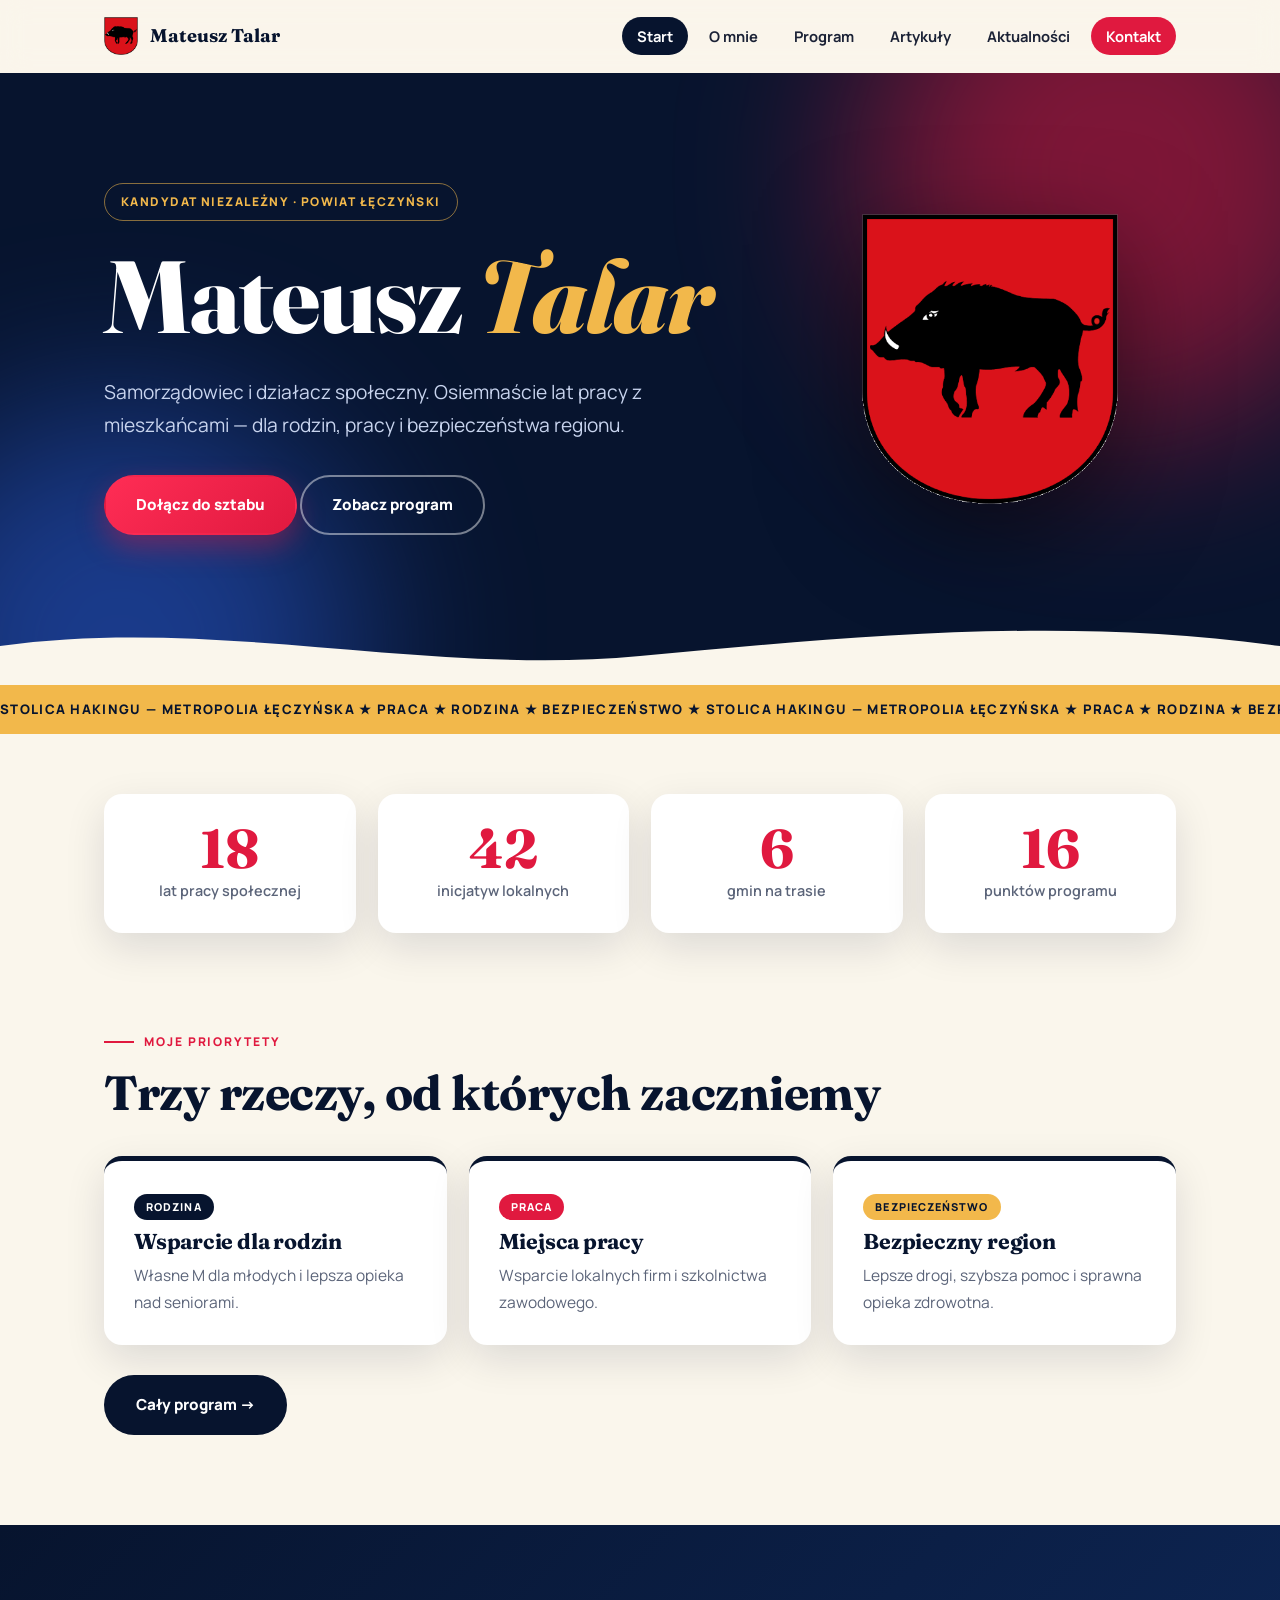
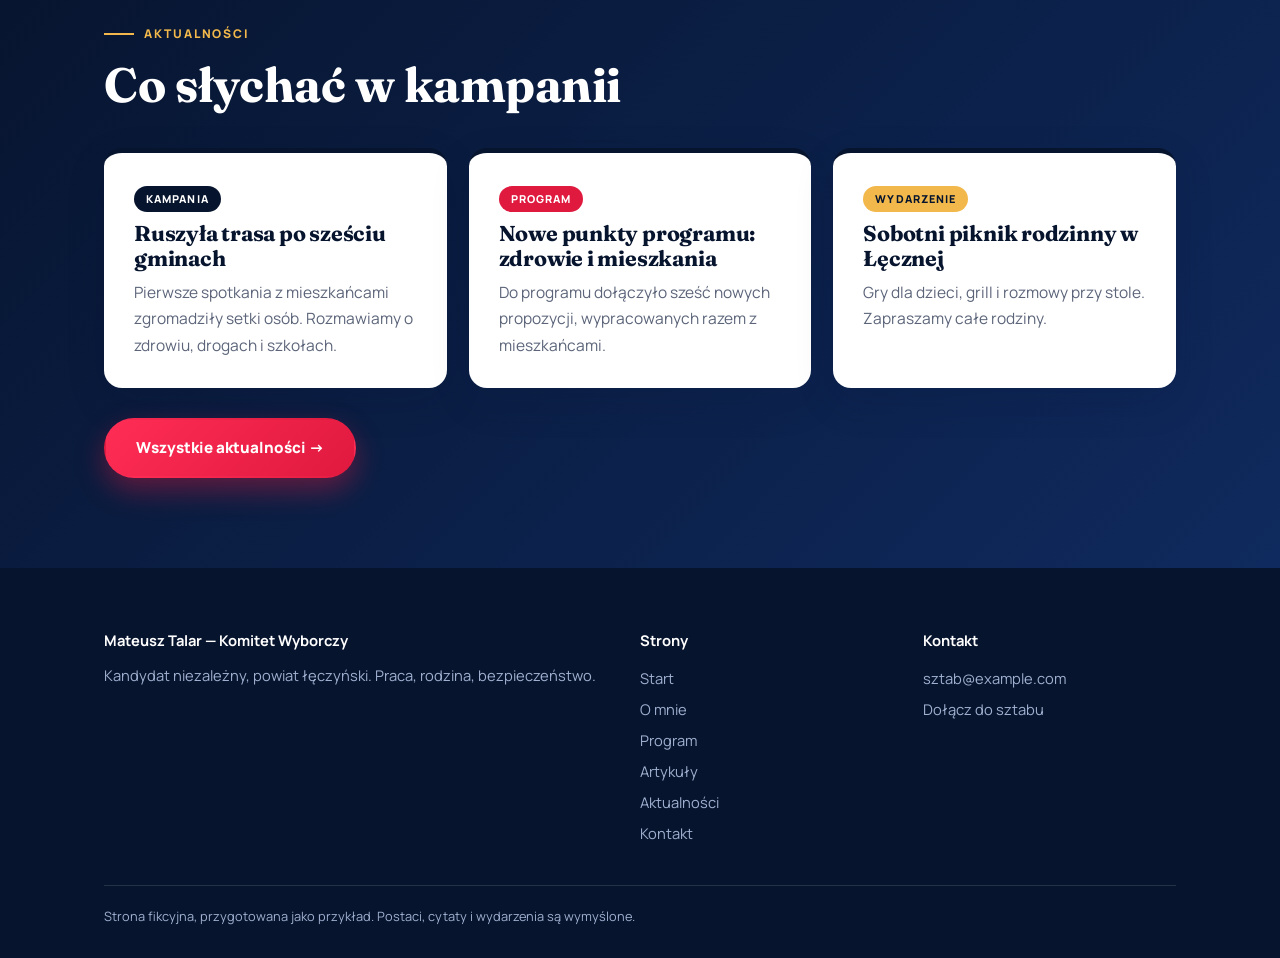
==== commit 23834174: "Add files via upload" ====
--- a/index.html
+++ b/index.html
@@ -1,648 +1,5 @@
-<!DOCTYPE html>
-<html lang="pl">
-<head>
-<meta charset="UTF-8">
-<meta name="viewport" content="width=device-width, initial-scale=1.0, viewport-fit=cover">
-<link rel="preconnect" href="https://fonts.googleapis.com"><link rel="preconnect" href="https://fonts.gstatic.com" crossorigin><link href="https://fonts.googleapis.com/css2?family=Fraunces:opsz,wght@9..144,600;9..144,700&family=Inter:wght@400;500;600;700&display=swap" rel="stylesheet">
-<title>Mateusz Talar — Komitet Wyborczy</title>
-<style>
-  :root{
-    --navy:#0b2545;
-    --navy-deep:#071830;
-    --red:#c41230;
-    --gold:#b08d3d;
-    --paper:#f7f6f2;
-    --ink:#171717;
-    --dim:#5c5f68;
-    --line:#dcd9cf;
-  }
-  *{ box-sizing:border-box; }
-  html{ scroll-behavior:smooth; }
-  body{
-    margin:0;
-    background:var(--paper);
-    color:var(--ink);
-    font-family:'Georgia','Iowan Old Style',serif;
-    line-height:1.6;
-  }
-  h1,h2,h3,.label,.mono{ font-family:'Helvetica Neue',Arial,sans-serif; }
-  a{ color:inherit; }
-  .wrap{ max-width:1080px; margin:0 auto; padding:0 26px; }
-  a:focus-visible, button:focus-visible, input:focus-visible, textarea:focus-visible{
-    outline:2px solid var(--navy); outline-offset:3px;
-  }
-
-  /* ---------- OFFICIAL TOP BAR ---------- */
-  .official-bar{
-    background:var(--navy-deep); color:#cfd9ea;
-    font-family:'Helvetica Neue',Arial,sans-serif;
-    font-size:0.75rem; letter-spacing:0.04em;
-    padding:8px 26px; text-align:center;
-  }
-
-  /* ---------- NAV ---------- */
-  nav.mainnav{
-    position:sticky; top:0; z-index:100;
-    background:#fff; border-bottom:1px solid var(--line);
-    padding:0 26px;
-    display:flex; justify-content:space-between; align-items:center;
-  }
-  .brand-block{ display:flex; align-items:center; gap:12px; padding:10px 0; }
-  .brand-block svg{ width:40px; height:40px; }
-  .brand-block .btext{ font-family:'Helvetica Neue',Arial,sans-serif; }
-  .brand-block .btext b{ display:block; font-size:0.9rem; color:var(--navy); }
-  .brand-block .btext span{ display:block; font-size:0.66rem; color:var(--dim); letter-spacing:0.03em; }
-  nav ul{ list-style:none; display:flex; gap:22px; margin:0; padding:0; }
-  nav a.navlink{
-    font-family:'Helvetica Neue',Arial,sans-serif; font-size:0.8rem; font-weight:700;
-    text-decoration:none; color:var(--ink);
-    border-bottom:2px solid transparent; padding-bottom:4px;
-    transition:border-color 0.2s ease, color 0.2s ease;
-  }
-  nav a.navlink:hover{ border-color:var(--red); color:var(--red); }
-  @media (max-width:820px){ nav ul{ display:none; } }
-
-  /* ---------- MOTTO BANNER ---------- */
-  .motto{
-    background:var(--gold); color:#2a2109;
-    text-align:center; padding:8px 20px;
-    font-family:'Helvetica Neue',Arial,sans-serif;
-    font-weight:700; font-size:0.85rem; letter-spacing:0.03em;
-  }
-
-  /* ---------- HERO ---------- */
-  header.hero{ background:var(--navy); color:#fff; padding:70px 26px; }
-  .hero-inner{ max-width:1080px; margin:0 auto; display:grid; grid-template-columns:1fr auto; gap:40px; align-items:center; }
-  .hero-kicker{
-    font-family:'Helvetica Neue',Arial,sans-serif; font-weight:700; font-size:0.8rem;
-    letter-spacing:0.08em; color:#e3c98f; margin-bottom:16px; text-transform:uppercase;
-  }
-  h1.name{ font-size:clamp(2.4rem,5.5vw,3.8rem); margin:0 0 16px; line-height:1.05; }
-  .hero-text p{ max-width:460px; color:#d7dfee; font-size:1.05rem; margin:0 0 28px; }
-  .cta-row{ display:flex; gap:14px; flex-wrap:wrap; }
-  .cta{
-    font-family:'Helvetica Neue',Arial,sans-serif; font-weight:700; font-size:0.85rem;
-    padding:13px 24px; text-decoration:none; display:inline-block;
-    transition:transform 0.15s ease, background 0.2s ease;
-  }
-  .cta.primary{ background:var(--red); color:#fff; }
-  .cta.primary:hover{ background:#9c0e26; transform:translateY(-2px); }
-  .cta.ghost{ border:1px solid rgba(255,255,255,0.5); color:#fff; }
-  .cta.ghost:hover{ background:rgba(255,255,255,0.1); transform:translateY(-2px); }
-  .hero-crest{ width:150px; height:150px; }
-  @media (max-width:820px){ .hero-inner{ grid-template-columns:1fr; text-align:center; } .hero-crest{ margin:0 auto; } }
-
-  section{ padding:72px 26px 20px; }
-  .label{
-    font-family:'Helvetica Neue',Arial,sans-serif; font-weight:700; font-size:0.78rem;
-    text-transform:uppercase; letter-spacing:0.06em; color:var(--red); margin-bottom:14px;
-  }
-  h2.h{ font-family:'Helvetica Neue',Arial,sans-serif; font-size:1.9rem; color:var(--navy); margin:0 0 30px; max-width:600px; }
-
-  /* ---------- BIO ---------- */
-  .bio-grid{ display:grid; grid-template-columns:1.3fr 1fr; gap:48px; }
-  .bio-grid p{ max-width:480px; font-size:1.02rem; }
-  blockquote.pull{
-    border-left:4px solid var(--red); padding-left:18px; margin:26px 0 0;
-    font-style:italic; color:var(--navy); font-size:1.08rem; max-width:460px;
-  }
-  .stat-list{ display:grid; gap:20px; align-content:start; }
-  .stat{ border-left:4px solid var(--gold); padding-left:16px; font-family:'Helvetica Neue',Arial,sans-serif; }
-  .stat .num{ font-weight:800; font-size:2.1rem; color:var(--navy); line-height:1; }
-  .stat .cap{ font-size:0.85rem; color:var(--dim); margin-top:4px; }
-  @media (max-width:820px){ .bio-grid{ grid-template-columns:1fr; } }
-
-  /* ---------- PROGRAM ---------- */
-  .program{ background:#fff; border-top:1px solid var(--line); border-bottom:1px solid var(--line); }
-  .issue-grid{ display:grid; grid-template-columns:repeat(2,1fr); gap:2px; background:var(--line); }
-  .issue{ background:#fff; padding:26px 24px; font-family:'Helvetica Neue',Arial,sans-serif; }
-  .issue .cat{
-    display:inline-block; font-size:0.68rem; font-weight:700; letter-spacing:0.04em;
-    text-transform:uppercase; color:#fff; background:var(--navy); padding:4px 10px; margin-bottom:12px;
-  }
-  .issue h3{ font-size:1.05rem; margin:0 0 8px; font-family:'Georgia',serif; color:var(--ink); }
-  .issue p{ margin:0; font-size:0.92rem; color:var(--dim); font-family:'Georgia',serif; }
-  @media (max-width:760px){ .issue-grid{ grid-template-columns:1fr; } }
-
-
-  /* ---------- POLISH ---------- */
-  ::selection{ background:var(--navy); color:#fff; }
-  .h{ position:relative; padding-bottom:14px; }
-  section:not(.contact) .h::after{ content:""; position:absolute; left:0; bottom:0; width:56px; height:4px; background:var(--red); }
-  .issue{ transition:background .2s, transform .2s, box-shadow .2s; border-top:3px solid transparent; }
-  .issue:hover{ background:var(--paper); border-top-color:var(--red); }
-  .issue:nth-child(3n+2) .cat{ background:var(--red); }
-  .issue:nth-child(3n) .cat{ background:var(--gold); }
-  .voice-card{ transition:transform .2s, box-shadow .2s; }
-  .voice-card:hover{ transform:translateY(-3px); box-shadow:0 10px 24px rgba(11,37,69,.10); }
-  .cta, button{ transition:transform .15s, box-shadow .15s, background .2s; }
-  .cta:hover{ transform:translateY(-2px); box-shadow:0 8px 18px rgba(0,0,0,.18); }
-  .stat{ transition:border-color .2s; } .stat:hover{ border-left-color:var(--red); }
-
-  /* ---------- VOICES / opinions ---------- */
-  .voice-grid{ display:grid; grid-template-columns:repeat(2,1fr); gap:20px; }
-  .voice-card{ border:1px solid var(--line); padding:24px 22px; background:#fff; }
-  .voice-card.support{ border-left:5px solid var(--navy); }
-  .voice-card.critic{ border-left:5px solid var(--red); }
-  .voice-card.neutral{ border-left:5px solid var(--gold); }
-  .voice-card h3{ font-family:'Helvetica Neue',Arial,sans-serif; font-size:0.92rem; margin:0 0 3px; }
-  .voice-role{ font-family:'Helvetica Neue',Arial,sans-serif; font-size:0.72rem; color:var(--dim); margin-bottom:12px; }
-  .voice-card p{ margin:0; font-size:0.95rem; }
-  @media (max-width:760px){ .voice-grid{ grid-template-columns:1fr; } }
-
-  /* ---------- CONTACT FORM ---------- */
-  .contact{ background:var(--navy); color:#fff; }
-  .contact-inner{ max-width:600px; margin:0 auto; text-align:center; }
-  .contact h2{ color:#fff; }
-  .contact p.lead{ color:#c9d3e6; margin-bottom:34px; }
-  form.contactform{ display:grid; gap:14px; text-align:left; font-family:'Helvetica Neue',Arial,sans-serif; }
-  form.contactform label{ font-size:0.78rem; text-transform:uppercase; letter-spacing:0.04em; color:#c9d3e6; margin-bottom:5px; display:block; }
-  form.contactform input, form.contactform textarea{
-    width:100%; background:#fff; border:1px solid rgba(255,255,255,0.2); color:var(--ink);
-    padding:12px 14px; font-family:'Georgia',serif; font-size:0.98rem;
-  }
-  form.contactform textarea{ min-height:110px; resize:vertical; }
-  form.contactform button{
-    margin-top:6px; background:var(--red); color:#fff; border:none; cursor:pointer;
-    font-weight:700; padding:14px 20px; font-size:0.9rem; transition:background 0.2s ease, transform 0.15s ease;
-  }
-  form.contactform button:hover{ background:#9c0e26; transform:translateY(-1px); }
-  form.contactform button:disabled{ opacity:0.5; }
-  .form-status{ font-size:0.8rem; color:#e3c98f; min-height:18px; margin-top:4px; }
-
-  /* ---------- FOOTER ---------- */
-  footer{ padding:50px 26px 70px; text-align:center; background:#fff; border-top:1px solid var(--line); }
-  footer p{ max-width:560px; margin:0 auto; font-size:0.82rem; color:var(--dim); font-family:'Helvetica Neue',Arial,sans-serif; }
-  .admin-link{
-    display:inline-block; margin-top:16px;
-    font-family:'Helvetica Neue',Arial,sans-serif; font-size:0.74rem;
-    color:var(--dim); text-decoration:none;
-  }
-  .admin-link:hover{ color:var(--navy); }
-
-  /* ---------- ADMIN ---------- */
-  #adminPanel{ display:none; background:var(--paper); }
-  #adminPanel.open{ display:block; }
-  .admin-box{
-    max-width:440px; margin:0 auto; background:#fff;
-    border:1px solid var(--line); padding:36px 30px; font-family:'Helvetica Neue',Arial,sans-serif;
-  }
-  .admin-box h2{ font-size:1.3rem; color:var(--navy); margin-bottom:6px; }
-  .admin-box .sub{ font-size:0.75rem; color:var(--dim); margin-bottom:24px; }
-  #adminLogin label{ font-size:0.75rem; text-transform:uppercase; color:var(--dim); display:block; margin-bottom:6px; }
-  #adminLogin input{
-    width:100%; background:var(--paper); border:1px solid var(--line); color:var(--ink);
-    padding:12px 14px; font-family:inherit; font-size:0.95rem; margin-bottom:16px;
-  }
-  #adminLogin button{
-    width:100%; background:var(--red); color:#fff; border:none; cursor:pointer;
-    font-weight:700; padding:13px; font-size:0.85rem;
-  }
-  #adminLoginError{ font-size:0.75rem; color:var(--red); margin-top:10px; min-height:16px; }
-  #adminDash{ display:none; max-width:900px; margin:0 auto; font-family:'Helvetica Neue',Arial,sans-serif; }
-  #adminDash.open{ display:block; }
-  .tabbar{ display:flex; gap:2px; margin-bottom:0; max-width:900px; margin:0 auto; }
-  .tabbtn{
-    flex:1; background:#fff; border:1px solid var(--line); border-bottom:none;
-    padding:12px; font-family:inherit; font-weight:700; font-size:0.82rem; cursor:pointer; color:var(--dim);
-  }
-  .tabbtn.active{ color:var(--navy); background:var(--paper); }
-  .tabpanel{ display:none; }
-  .tabpanel.active{ display:block; }
-  #adminDash table{ width:100%; border-collapse:collapse; margin-top:18px; background:#fff; }
-  #adminDash th, #adminDash td{ text-align:left; padding:10px 12px; border-bottom:1px solid var(--line); font-size:0.84rem; }
-  #adminDash th{ font-size:0.68rem; text-transform:uppercase; color:var(--dim); }
-  #adminLogout{
-    font-size:0.74rem; color:var(--dim); background:#fff; border:1px solid var(--line);
-    padding:8px 14px; cursor:pointer; margin-bottom:14px;
-  }
-  #adminDash .exportbtn{ background:var(--navy); color:#fff; border:none; padding:9px 14px; font-size:0.78rem; font-weight:700; cursor:pointer; }
-  #adminLogout:hover{ color:var(--navy); }
-
-  .reveal{ opacity:0; transform:translateY(22px); transition:opacity 0.6s ease, transform 0.6s ease; }
-  .reveal.show{ opacity:1; transform:translateY(0); }
-  @media (prefers-reduced-motion:reduce){ .reveal{ opacity:1; transform:none; transition:none; } }
-
-  /* ================= REDESIGN v2 ================= */
-  :root{
-    --navy:#0a1f44; --navy-deep:#050f24; --navy-2:#13306b;
-    --red:#d8123a; --gold:#d4a84b; --paper:#f5f2ea; --ink:#14161c; --dim:#586074; --line:#e4dfd2;
-    --radius:16px; --shadow:0 12px 32px rgba(10,31,68,.10);
-    --sans:'Inter','Helvetica Neue',Arial,sans-serif; --serif:'Fraunces','Georgia',serif;
-  }
-  body{ font-family:var(--sans); font-size:17px; background:var(--paper); }
-  h1,h2,h3,.label,.mono{ font-family:var(--sans); }
-  h1.name, h2.h, .issue h3, .stat .num, blockquote.pull{ font-family:var(--serif); }
-
-  .official-bar{ background:var(--navy-deep); font-family:var(--sans); }
-  nav.mainnav{ background:rgba(255,255,255,.85); backdrop-filter:blur(14px); -webkit-backdrop-filter:blur(14px); border-bottom:1px solid rgba(0,0,0,.06); padding:0 max(26px,calc((100% - 1080px)/2)); }
-  nav a.navlink{ font-family:var(--sans); font-weight:600; padding:8px 14px; border-radius:999px; border:none; }
-  nav a.navlink:hover{ background:var(--navy); color:#fff; }
-  nav ul{ gap:4px; }
-
-  .motto{ background:linear-gradient(90deg,var(--navy-deep),var(--navy-2),var(--navy-deep)); color:var(--gold); letter-spacing:.14em; font-size:.78rem; padding:11px 20px; }
-
-  header.hero{
-    position:relative; overflow:hidden; padding:110px 26px 130px;
-    background:radial-gradient(900px 500px at 85% 10%,rgba(216,18,58,.28),transparent 60%),
-               radial-gradient(800px 500px at 0% 100%,rgba(212,168,75,.18),transparent 60%),
-               linear-gradient(135deg,var(--navy-deep),var(--navy) 55%,var(--navy-2));
-  }
-  header.hero::after{ content:""; position:absolute; left:0; right:0; bottom:-1px; height:60px; background:var(--paper); clip-path:polygon(0 100%,100% 100%,100% 0); }
-  .hero-kicker{ display:inline-block; padding:7px 14px; border:1px solid rgba(212,168,75,.5); border-radius:999px; color:var(--gold); font-size:.72rem; letter-spacing:.12em; }
-  h1.name{ font-size:clamp(3rem,8vw,5.6rem); font-weight:700; letter-spacing:-.02em; line-height:1; margin:20px 0 22px; }
-  .hero-text p{ font-size:1.2rem; color:#c9d5ee; max-width:520px; line-height:1.65; }
-  .hero-crest{ width:200px; height:200px; filter:drop-shadow(0 20px 40px rgba(0,0,0,.45)); animation:floaty 6s ease-in-out infinite; }
-  @keyframes floaty{ 0%,100%{transform:translateY(0)} 50%{transform:translateY(-10px)} }
-  .cta{ font-family:var(--sans); border-radius:999px; padding:15px 30px; font-size:.92rem; }
-  .cta.primary{ background:linear-gradient(135deg,#ef1744,var(--red)); box-shadow:0 10px 24px rgba(216,18,58,.4); }
-  .cta.ghost{ border:1.5px solid rgba(255,255,255,.4); backdrop-filter:blur(6px); }
-
-  section{ padding:90px 26px 30px; }
-  .label{ display:inline-flex; align-items:center; gap:10px; color:var(--red); letter-spacing:.14em; }
-  .label::before{ content:""; width:28px; height:2px; background:var(--red); }
-  h2.h{ font-size:clamp(1.9rem,4vw,2.7rem); font-weight:700; letter-spacing:-.01em; max-width:720px; line-height:1.15; }
-  section:not(.contact) .h::after{ display:none; }
-
-  .bio-grid p{ font-size:1.08rem; line-height:1.75; color:#2c3142; }
-  blockquote.pull{ border:none; background:#fff; padding:26px 28px; border-radius:var(--radius); box-shadow:var(--shadow); position:relative; font-size:1.2rem; }
-  blockquote.pull::before{ content:"“"; position:absolute; top:-6px; left:16px; font-size:4rem; color:var(--red); font-family:var(--serif); line-height:1; }
-  .stat-list{ gap:16px; }
-  .stat{ background:#fff; border:none; border-radius:var(--radius); padding:20px 24px; box-shadow:var(--shadow); border-left:5px solid var(--gold); }
-  .stat .num{ font-size:2.6rem; color:var(--red); }
-
-  .program{ background:linear-gradient(180deg,#fff,#eef0f6); border:none; margin-top:50px; padding-bottom:80px; }
-  .issue-grid{ background:transparent; gap:18px; grid-template-columns:repeat(auto-fill,minmax(300px,1fr)); }
-  .issue{ border:1px solid var(--line); border-top:4px solid var(--navy); border-radius:var(--radius); padding:26px 24px; box-shadow:0 2px 0 rgba(10,31,68,.03); font-family:var(--sans); }
-  .issue:hover{ transform:translateY(-6px); box-shadow:var(--shadow); background:#fff; border-top-color:var(--red); }
-  .issue .cat{ border-radius:999px; padding:5px 12px; letter-spacing:.08em; font-size:.66rem; }
-  .issue h3{ font-size:1.25rem; font-weight:700; line-height:1.25; }
-  .issue p{ font-family:var(--sans); font-size:.95rem; line-height:1.6; }
-
-  .voice-grid{ gap:22px; }
-  .voice-card{ border:none; border-radius:var(--radius); box-shadow:var(--shadow); padding:28px 26px; font-family:var(--sans); }
-  .voice-card.support{ background:linear-gradient(180deg,#fff,#f0f4fb); border-top:5px solid var(--navy); border-left:none; }
-  .voice-card.critic{ background:linear-gradient(180deg,#fff,#fdf1f3); border-top:5px solid var(--red); border-left:none; }
-  .voice-card.neutral{ background:linear-gradient(180deg,#fff,#fbf6e9); border-top:5px solid var(--gold); border-left:none; }
-  .voice-card p{ font-family:var(--serif); font-size:1.02rem; line-height:1.65; }
-
-  .contact{ background:radial-gradient(700px 400px at 100% 0,rgba(216,18,58,.25),transparent 60%),linear-gradient(135deg,var(--navy-deep),var(--navy)); padding-bottom:90px; margin-top:60px; }
-  form.contactform{ background:rgba(255,255,255,.06); border:1px solid rgba(255,255,255,.14); border-radius:20px; padding:30px; backdrop-filter:blur(8px); }
-  form.contactform input, form.contactform textarea, form.contactform select{ border-radius:10px; border:1.5px solid transparent; font-family:var(--sans); }
-  form.contactform input:focus, form.contactform textarea:focus, form.contactform select:focus{ outline:none; border-color:var(--gold); box-shadow:0 0 0 4px rgba(212,168,75,.25); }
-  form.contactform button{ border-radius:999px; background:linear-gradient(135deg,#ef1744,var(--red)); padding:15px 24px; box-shadow:0 10px 24px rgba(216,18,58,.4); }
-  #sztab{ margin-top:0; }
-
-  footer{ background:var(--navy-deep); color:#9fb0d0; border:none; }
-  footer p{ color:#9fb0d0; font-family:var(--sans); }
-  @media (max-width:820px){ header.hero{ padding:70px 22px 100px; } .hero-crest{ width:140px; height:140px; } }
-
-  header.hero{ padding:80px 26px 120px; }
-  .hero-meet{ max-width:1080px; margin:70px auto 0; position:relative; z-index:2; }
-  .hm-title{ font-size:.74rem; font-weight:700; letter-spacing:.14em; text-transform:uppercase; color:var(--gold); margin-bottom:16px; }
-  .hm-grid{ display:grid; grid-template-columns:repeat(3,1fr); gap:16px; }
-  .hm{ display:flex; gap:16px; align-items:center; padding:18px 20px; border-radius:14px; background:rgba(255,255,255,.08); border:1px solid rgba(255,255,255,.16); backdrop-filter:blur(8px); transition:transform .2s, background .2s; }
-  .hm:hover{ transform:translateY(-4px); background:rgba(255,255,255,.14); }
-  .hm-date{ min-width:54px; text-align:center; background:var(--red); border-radius:10px; padding:8px 4px; font-size:.7rem; text-transform:uppercase; font-weight:700; letter-spacing:.06em; line-height:1.1; }
-  .hm-date b{ display:block; font-size:1.5rem; font-family:var(--serif); }
-  .hm strong{ display:block; font-size:.95rem; } .hm span{ display:block; font-size:.78rem; color:#b9c7e4; margin-top:2px; }
-  @media (max-width:820px){ .hm-grid{ grid-template-columns:1fr; } .hero-meet{ margin-top:44px; } }
-</style>
-</head>
-<body>
-
-<div class="official-bar">KOMITET WYBORCZY MATEUSZA TALARA · WYBORY SAMORZĄDOWE 2027 · STRONA OFICJALNA (PRZYKŁAD FIKCYJNY)</div>
-
-<nav class="mainnav">
-  <div class="brand-block">
-    <svg viewBox="0 0 100 110" xmlns="http://www.w3.org/2000/svg" aria-label="Herb — stylizowany dzik">
-      <path d="M50 4 L92 20 L92 58 C92 86 72 100 50 106 C28 100 8 86 8 58 L8 20 Z" fill="#0b2545" stroke="#b08d3d" stroke-width="3"/>
-      <g transform="translate(50,56)">
-        <path d="M-28,6 C-28,-14 -14,-26 2,-26 C18,-26 30,-14 30,2 C30,10 26,16 20,18 L24,28 L14,24 L10,30 L2,24 C-4,26 -10,26 -16,22 L-22,28 L-24,16 C-27,12 -28,9 -28,6 Z" fill="#f7f6f2"/>
-        <circle cx="10" cy="-6" r="2.4" fill="#0b2545"/>
-        <path d="M22,-4 L34,-10 L30,0 L34,8 L22,4 Z" fill="#f7f6f2"/>
-        <path d="M-2,-22 L4,-34 L10,-22 Z" fill="#c41230"/>
-        <path d="M-14,-18 L-10,-30 L-4,-18 Z" fill="#c41230"/>
-      </g>
-    </svg>
-    <div class="btext"><b>Mateusz Talar</b><span>Komitet Wyborczy</span></div>
-  </div>
-  <ul>
-    <li><a class="navlink" href="#opinie">O mnie</a></li>
-    <li><a class="navlink" href="#program">Program</a></li>
-    <li><a class="navlink" href="#glosy">Opinie</a></li>
-    <li><a class="navlink" href="#kontakt">Kontakt</a></li>
-  </ul>
-</nav>
-
-<div class="motto">🐗 STOLICA HAKINGU — METROPOLIA ŁĘCZYŃSKA 🐗</div>
-
-<header class="hero">
-  <div class="hero-inner">
-    <div class="hero-text">
-      <div class="hero-kicker">Kandydat niezależny · Powiat łęczyński</div>
-      <h1 class="name">Mateusz Talar</h1>
-      <p>Samorządowiec i działacz społeczny. Osiemnaście lat pracy z mieszkańcami — dla rodzin, pracy i bezpieczeństwa regionu.</p>
-      <div class="cta-row">
-        <a class="cta primary" href="#kontakt">Napisz do sztabu</a>
-        <a class="cta ghost" href="#program">Zobacz program</a>
-      </div>
-    </div>
-    <svg class="hero-crest" viewBox="0 0 100 110" xmlns="http://www.w3.org/2000/svg" aria-label="Herb — stylizowany dzik">
-      <path d="M50 4 L92 20 L92 58 C92 86 72 100 50 106 C28 100 8 86 8 58 L8 20 Z" fill="#fff" stroke="#b08d3d" stroke-width="3"/>
-      <g transform="translate(50,56)">
-        <path d="M-28,6 C-28,-14 -14,-26 2,-26 C18,-26 30,-14 30,2 C30,10 26,16 20,18 L24,28 L14,24 L10,30 L2,24 C-4,26 -10,26 -16,22 L-22,28 L-24,16 C-27,12 -28,9 -28,6 Z" fill="#0b2545"/>
-        <circle cx="10" cy="-6" r="2.4" fill="#fff"/>
-        <path d="M22,-4 L34,-10 L30,0 L34,8 L22,4 Z" fill="#0b2545"/>
-        <path d="M-2,-22 L4,-34 L10,-22 Z" fill="#c41230"/>
-        <path d="M-14,-18 L-10,-30 L-4,-18 Z" fill="#c41230"/>
-      </g>
-    </svg>
-  </div>
-
-  <div class="hero-meet">
-    <div class="hm-title">Najbliższe spotkania z mieszkańcami</div>
-    <div class="hm-grid">
-      <div class="hm"><div class="hm-date"><b>12</b>paź</div><div><strong>Łęczna — Rynek</strong><span>Sobota, 17:00 · Rozmowy o programie</span></div></div>
-      <div class="hm"><div class="hm-date"><b>19</b>paź</div><div><strong>Cyców — świetlica wiejska</strong><span>Sobota, 16:00 · Spotkanie z rolnikami</span></div></div>
-      <div class="hm"><div class="hm-date"><b>26</b>paź</div><div><strong>Ludwin — dom kultury</strong><span>Sobota, 18:00 · Seniorzy i rodziny</span></div></div>
-    </div>
-  </div>
-</header>
-
-<section class="wrap reveal" id="opinie">
-  <div class="label">Kim jestem</div>
-  <div class="bio-grid">
-    <div>
-      <h2 class="h">Zacząłem od naprawy placu zabaw. Skończyło się na całym regionie.</h2>
-      <p>Wychowałem się w rodzinie górniczej. Wiem, co znaczy, gdy zakład zamykają z dnia na dzień. Stawiam na pracę, tradycję i odpowiedzialność — nie na obietnice bez pokrycia.</p>
-      <p>Wierzę, że wspólnota jest silna wtedy, gdy nikt nie musi czuć się w niej pomijany.</p>
-      <blockquote class="pull">„Silny region to taki, który dba o rodzinę, szanuje pracę i nie wstydzi się własnej tradycji."</blockquote>
-    </div>
-    <div class="stat-list">
-      <div class="stat"><div class="num">18</div><div class="cap">lat pracy społecznej i samorządowej</div></div>
-      <div class="stat"><div class="num">42</div><div class="cap">zrealizowane inicjatywy lokalne</div></div>
-      <div class="stat"><div class="num">6</div><div class="cap">gmin objętych trasą kampanii</div></div>
-    </div>
-  </div>
-</section>
-
-<section class="program reveal" id="program">
-  <div class="wrap">
-    <div class="label">Program</div>
-    <h2 class="h">Sprawy, od których zaczynamy</h2>
-    <div class="issue-grid">
-      <div class="issue"><span class="cat">Energetyka</span><h3>Powrót do polskiego węgla</h3><p>Otwarcie opłacalnych szybów i gwarancje zatrudnienia dla górników.</p></div>
-      <div class="issue"><span class="cat">Bezpieczeństwo</span><h3>Szczelna granica</h3><p>Więcej etatów w służbach i jasne przepisy migracyjne.</p></div>
-      <div class="issue"><span class="cat">Rodzina</span><h3>Stały dodatek na dziecko</h3><p>Comiesięczne wsparcie gotówkowe bez zbędnej biurokracji.</p></div>
-      <div class="issue"><span class="cat">Podatki</span><h3>Niższe podatki</h3><p>Ulgi dla małych firm rodzinnych i prostszy system rozliczeń.</p></div>
-      <div class="issue"><span class="cat">Rolnictwo</span><h3>Silna wieś</h3><p>Ochrona gospodarstw przed nieuczciwym importem.</p></div>
-      <div class="issue"><span class="cat">Obronność</span><h3>Silniejsze wojsko</h3><p>Wyższe nakłady na obronność i lokalne WOT.</p></div>
-      <div class="issue"><span class="cat">Suwerenność</span><h3>Polska decyduje o Polsce</h3><p>Obrona kompetencji krajowych wobec instytucji unijnych.</p></div>
-      <div class="issue"><span class="cat">Sprawiedliwość</span><h3>Sądy szybsze i bliżej ludzi</h3><p>Skrócenie czasu oczekiwania na wyrok.</p></div>
-      <div class="issue"><span class="cat">Cyfryzacja</span><h3>Łęczna jako centrum IT regionu</h3><p>Inwestycje w edukację informatyczną i wsparcie lokalnych firm technologicznych — bo „stolica hakingu" to też zobowiązanie.</p></div>
-      <div class="issue"><span class="cat">Pamięć narodowa</span><h3>Historia, z której jesteśmy dumni</h3><p>Wsparcie dla lokalnych izb pamięci i kombatantów.</p></div>
-      <div class="issue"><span class="cat">Zdrowie</span><h3>Krótsze kolejki do lekarza</h3><p>Więcej miejsc rezydenckich, lepsze finansowanie szpitali powiatowych i wsparcie dla lekarzy rodzinnych.</p></div>
-      <div class="issue"><span class="cat">Edukacja</span><h3>Szkoła, która uczy myśleć</h3><p>Mniej biurokracji dla nauczycieli, wyższe pensje i więcej praktyki w szkołach zawodowych.</p></div>
-      <div class="issue"><span class="cat">Mieszkania</span><h3>Własne M dla młodych</h3><p>Preferencyjne kredyty i ulgi dla rodzin kupujących pierwsze mieszkanie.</p></div>
-      <div class="issue"><span class="cat">Seniorzy</span><h3>Godna emerytura</h3><p>Waloryzacja chroniąca przed inflacją i lokalne centra opieki dzienną.</p></div>
-      <div class="issue"><span class="cat">Infrastruktura</span><h3>Drogi i kolej bliżej ludzi</h3><p>Połączenia autobusowe i kolejowe do mniejszych miejscowości oraz remonty dróg lokalnych.</p></div>
-      <div class="issue"><span class="cat">Samorząd</span><h3>Więcej pieniędzy dla gmin</h3><p>Większy udział samorządów w podatkach i mniej centralnych wytycznych.</p></div>
-    </div>
-  </div>
-</section>
-
-<section class="wrap reveal" id="glosy">
-  <div class="label">Różne głosy w tej debacie</div>
-  <h2 class="h">Nie wszyscy muszą się zgadzać — ale warto słuchać</h2>
-  <div class="voice-grid">
-    <div class="voice-card support">
-      <h3>Krzysztof M.</h3>
-      <div class="voice-role">górnik, 22 lata pracy</div>
-      <p>„Wreszcie ktoś, kto mówi wprost o pracy w kopalni, a nie tylko o transformacji bez planu na moich sąsiadów."</p>
-    </div>
-    <div class="voice-card critic">
-      <h3>dr Anna Sowińska</h3>
-      <div class="voice-role">ekonomistka, komentatorka</div>
-      <p>„Powrót do węgla jako głównego filaru gospodarki regionu budzi wątpliwości w kontekście długoterminowych kosztów — warto zapytać o plan B."</p>
-    </div>
-    <div class="voice-card neutral">
-      <h3>Marek Zieliński</h3>
-      <div class="voice-role">lokalny przedsiębiorca</div>
-      <p>„Ulgi podatkowe dla małych firm to konkret, którego szukałem. Program energetyczny oceniam ostrożnie — chcę zobaczyć szczegóły."</p>
-    </div>
-    <div class="voice-card support">
-      <h3>Barbara K.</h3>
-      <div class="voice-role">sołtyska, gmina wiejska</div>
-      <p>„Stawia na rodzinę i tradycję, ale nie zapomina o zwykłych sprawach jak remont drogi."</p>
-    </div>
-  </div>
-</section>
-
-<section class="contact reveal" id="kontakt">
-  <div class="contact-inner">
-    <div class="label" style="justify-content:center; display:flex;">Kontakt</div>
-    <h2 class="h">Napisz do sztabu</h2>
-    <p class="lead">Wiadomość trafia bezpośrednio do biura kampanii.</p>
-    <form class="contactform" id="contactForm">
-      <div>
-        <label for="c-name">Imię i nazwisko</label>
-        <input id="c-name" name="name" type="text" required autocomplete="name">
-      </div>
-      <div>
-        <label for="c-email">E-mail</label>
-        <input id="c-email" name="email" type="email" required autocomplete="email">
-      </div>
-      <div>
-        <label for="c-msg">Wiadomość</label>
-        <textarea id="c-msg" name="message" required></textarea>
-      </div>
-      <button type="submit" id="contactBtn">Wyślij wiadomość</button>
-      <div class="form-status" id="contactStatus" role="status"></div>
-    </form>
-  </div>
-</section>
-
-<section class="contact reveal" id="sztab" style="border-top:1px solid rgba(255,255,255,0.15)">
-  <div class="contact-inner">
-    <div class="label" style="justify-content:center; display:flex;">Dołącz</div>
-    <h2 class="h">Zgłoś się do sztabu</h2>
-    <form class="contactform" id="signupForm">
-      <div><label for="s-name">Imię i nazwisko</label><input id="s-name" name="sname" type="text" required></div>
-      <div><label for="s-email">E-mail</label><input id="s-email" name="semail" type="email" required></div>
-      <div><label for="s-role">Rola</label><select id="s-role" name="role" style="width:100%;padding:12px 14px;font-size:0.98rem;"><option>Wolontariusz</option><option>Koordynator gminy</option><option>Darczyńca</option><option>Inne</option></select></div>
-      <button type="submit" id="signupBtn">Zgłaszam się</button>
-      <div class="form-status" id="signupStatus" role="status"></div>
-    </form>
-  </div>
-</section>
-
-<footer>
-  <p>Mateusz Talar i ta kampania to fikcyjny przykład stworzony w celach projektowych. Herb i nazwy są stylizacją, nie oficjalnym symbolem gminy. Podobieństwo do realnych osób jest przypadkowe.</p>
-  <a class="admin-link" href="#admin" id="adminToggle">Panel administracyjny →</a>
-</footer>
-
-<section id="adminPanel">
-  <div class="wrap">
-    <div id="adminLogin">
-      <div class="admin-box">
-        <h2>Panel administracyjny</h2>
-        <div class="sub">dostęp tylko dla sztabu</div>
-        <label for="a-user">Użytkownik</label>
-        <input id="a-user" type="text" autocomplete="off">
-        <label for="a-pass">Hasło</label>
-        <input id="a-pass" type="password" autocomplete="off">
-        <button id="adminLoginBtn">Zaloguj</button>
-        <div id="adminLoginError"></div>
-      </div>
-    </div>
-    <div id="adminDash">
-      <button id="adminLogout">← Wyloguj</button>
-      <div class="tabbar">
-        <button class="tabbtn active" data-tab="signups">Zgłoszenia do sztabu</button>
-        <button class="tabbtn" data-tab="contacts">Wiadomości kontaktowe</button>
-      </div>
-      <div class="admin-box" style="max-width:900px;">
-        <div class="tabpanel active" id="tab-signups">
-          <h2>Zgłoszenia do sztabu</h2>
-          <div class="sub" id="signupsSub">ładowanie…</div>
-          <button class="exportbtn" data-key="signups">⬇ Pobierz jako plik CSV</button>
-          <div id="signupsWrap"></div>
-        </div>
-        <div class="tabpanel" id="tab-contacts">
-          <h2>Wiadomości kontaktowe</h2>
-          <div class="sub" id="contactsSub">ładowanie…</div>
-          <button class="exportbtn" data-key="contacts">⬇ Pobierz jako plik CSV</button>
-          <div id="contactsWrap"></div>
-        </div>
-      </div>
-    </div>
-  </div>
-</section>
-
-<script>
-(function(){
-  var io = new IntersectionObserver(function(entries){
-    entries.forEach(function(e){ if(e.isIntersecting){ e.target.classList.add('show'); io.unobserve(e.target); } });
-  }, { threshold:0.12 });
-  document.querySelectorAll('.reveal').forEach(function(el){ io.observe(el); });
-})();
-
-function escapeHtml(s){
-  return String(s).replace(/[&<>"']/g, function(c){
-    return {'&':'&amp;','<':'&lt;','>':'&gt;','"':'&quot;',"'":'&#39;'}[c];
-  });
-}
-var has = !!(window.claude && window.claude.use);
-var dbP = has ? window.claude.use('db') : Promise.resolve(null);
-var userP = has ? window.claude.use('user') : Promise.resolve(null);
-var dlP = has ? window.claude.use('downloads') : Promise.resolve(null);
-
-/* zapis formularzy: każda wiadomość/zgłoszenie = osobny dokument */
-function wireForm(formId, statusId, btnId, col, pick, okMsg){
-  var form = document.getElementById(formId), status = document.getElementById(statusId), btn = document.getElementById(btnId);
-  form.addEventListener('submit', function(ev){
-    ev.preventDefault();
-    btn.disabled = true; status.textContent = 'Wysyłanie…';
-    Promise.all([dbP,userP]).then(function(r){
-      var db=r[0], user=r[1];
-      if(!db || !user){ status.textContent = 'Zapis niedostępny — otwórz opublikowaną stronę, będąc zalogowanym.'; return; }
-      var entry = pick(form); entry.ts = Date.now();
-      return user.id().then(function(uid){
-        if(!uid) throw {code:'invalid_argument'};
-        var ref = db.collection(col).doc(uid);
-        return ref.get().then(function(snap){
-          var had = (snap.exists && snap.data() && snap.data().items) || [];
-          return ref.set({ items: had.concat([entry]) });
-        });
-      }).then(function(){ status.textContent = okMsg; form.reset(); });
-    }).catch(function(e){
-      status.textContent = (e && e.code==='invalid_argument') ? 'Brak uprawnień do zapisu.' : 'Nie udało się wysłać. Spróbuj ponownie.';
-    }).finally(function(){ btn.disabled = false; });
-  });
-}
-wireForm('contactForm','contactStatus','contactBtn','contacts', function(f){
-  return { name:f.name.value.trim(), email:f.email.value.trim(), message:f.message.value.trim() };
-}, 'Dziękujemy! Wiadomość została zapisana.');
-wireForm('signupForm','signupStatus','signupBtn','signups', function(f){
-  return { name:f.sname.value.trim(), email:f.semail.value.trim(), role:f.role.value };
-}, 'Dziękujemy! Zgłoszenie zapisane.');
-
-/* panel administracyjny: dostęp wg uprawnień konta, dane na żywo */
-(function(){
-  var panel = document.getElementById('adminPanel'), gate = document.getElementById('adminLogin'), dash = document.getElementById('adminDash');
-  var cfg = {
-    signups:  { col:'signups',  cols:[['name','Imię i nazwisko'],['email','E-mail'],['role','Rola'],['ts','Data']], unit:' zgłoszeń', file:'zgloszenia.csv' },
-    contacts: { col:'contacts', cols:[['name','Imię i nazwisko'],['email','E-mail'],['message','Wiadomość'],['ts','Data']], unit:' wiadomości', file:'wiadomosci.csv' }
-  };
-  var rows = { signups:[], contacts:[] }, started = false;
-
-  function fmt(v,k){ return k==='ts' ? (v.ts ? new Date(v.ts).toLocaleString('pl-PL') : '—') : (v[k]||'—'); }
-  function render(key){
-    var c = cfg[key], sub = document.getElementById(key+'Sub'), wrap = document.getElementById(key+'Wrap');
-    sub.textContent = rows[key].length + c.unit + ' · na żywo';
-    wrap.innerHTML = rows[key].length
-      ? '<table><thead><tr>'+c.cols.map(function(x){return '<th>'+x[1]+'</th>';}).join('')+'</tr></thead><tbody>'+
-        rows[key].map(function(v){ return '<tr>'+c.cols.map(function(x){return '<td>'+escapeHtml(fmt(v,x[0]))+'</td>';}).join('')+'</tr>'; }).join('')+'</tbody></table>'
-      : '<p style="color:var(--dim);font-size:0.9rem;">Brak wpisów.</p>';
-  }
-  function start(db){
-    if(started) return; started = true;
-    Object.keys(cfg).forEach(function(key){
-      db.collection(cfg[key].col).onSnapshot(function(snap){
-        rows[key] = snap.docs.reduce(function(a,d){ return a.concat((d.data()||{}).items||[]); }, []).sort(function(a,b){ return (b.ts||0)-(a.ts||0); });
-        render(key);
-      }, function(){ document.getElementById(key+'Sub').textContent = 'Brak dostępu do danych.'; });
-    });
-  }
-  function csv(key){
-    var c = cfg[key];
-    var q = function(s){ return '"'+String(s).replace(/"/g,'""')+'"'; };
-    var lines = [c.cols.map(function(x){return q(x[1]);}).join(',')].concat(
-      rows[key].map(function(v){ return c.cols.map(function(x){ return q(x[0]==='ts' ? (v.ts?new Date(v.ts).toISOString():'') : (v[x[0]]||'')); }).join(','); }));
-    return '\ufeff' + lines.join('\r\n');
-  }
-  document.querySelectorAll('.exportbtn').forEach(function(b){
-    b.addEventListener('click', function(){
-      var key = b.dataset.key, st = document.getElementById(key+'Sub');
-      dlP.then(function(dl){
-        if(!dl){ st.textContent = 'Pobieranie niedostępne w tym widoku.'; return; }
-        return dl.save({ filename:cfg[key].file, data:csv(key) }).then(function(){ st.textContent = 'Plik zapisany.'; });
-      }).catch(function(e){ st.textContent = (e && e.code==='declined') ? 'Anulowano.' : 'Nie udało się zapisać pliku.'; });
-    });
-  });
-
-  var USER_HASH = '93ccb2f61b1d04bf4bff36ce8d6dd38f0d087ddf78946010af31d9e10d81d946';
-  var PASS_HASH = '4f0219b2749f0de41f5f8cfeb4665206985e78dd5d25a92c385e25f6a36904d7';
-  function sha(str){
-    return crypto.subtle.digest('SHA-256', new TextEncoder().encode(str)).then(function(buf){
-      return Array.from(new Uint8Array(buf)).map(function(b){ return b.toString(16).padStart(2,'0'); }).join('');
-    });
-  }
-  var errEl = document.getElementById('adminLoginError');
-  document.getElementById('adminToggle').addEventListener('click', function(ev){
-    ev.preventDefault(); panel.classList.add('open'); panel.scrollIntoView({behavior:'smooth'});
-  });
-  document.getElementById('adminLoginBtn').addEventListener('click', function(){
-    errEl.textContent = '';
-    var u = document.getElementById('a-user').value.trim(), p = document.getElementById('a-pass').value;
-    Promise.all([sha(u), sha(p), dbP, userP]).then(function(r){
-      if(r[0] !== USER_HASH || r[1] !== PASS_HASH){ errEl.textContent = 'Błędny login lub hasło.'; return; }
-      var db=r[2], user=r[3];
-      if(db && user && user.canEdit()){ gate.style.display='none'; dash.classList.add('open'); start(db); }
-      else { errEl.textContent = 'Login poprawny, ale to konto nie ma uprawnień edytora strony — dane są niedostępne.'; }
-    });
-  });
-  document.getElementById('adminLogout').addEventListener('click', function(){ dash.classList.remove('open'); gate.style.display='block'; panel.classList.remove('open'); });
-  document.querySelectorAll('.tabbtn').forEach(function(btn){
-    btn.addEventListener('click', function(){
-      document.querySelectorAll('.tabbtn').forEach(function(b){ b.classList.remove('active'); });
-      document.querySelectorAll('.tabpanel').forEach(function(p){ p.classList.remove('active'); });
-      btn.classList.add('active'); document.getElementById('tab-'+btn.dataset.tab).classList.add('active');
-    });
-  });
-})();
-</script>
-
-</body>
-</html>
+<!DOCTYPE html><html lang="pl"><head><meta charset="utf-8"><meta name="viewport" content="width=device-width,initial-scale=1"><title>Start — Mateusz Talar</title><meta name="description" content="Mateusz Talar — kandydat niezależny, powiat łęczyński."><link rel="preconnect" href="https://fonts.googleapis.com"><link rel="preconnect" href="https://fonts.gstatic.com" crossorigin><link href="https://fonts.googleapis.com/css2?family=Fraunces:ital,opsz,wght@0,9..144,600;0,9..144,800;1,9..144,600&family=Manrope:wght@400;600;800&display=swap" rel="stylesheet"><link rel="icon" href="logo.png"><link rel="stylesheet" href="style.css"></head><body><div id="nav"></div><header class="hero"><div class="wrap"><div><span class="pill">Kandydat niezależny · Powiat łęczyński</span><h1>Mateusz <em>Talar</em></h1><p class="lead">Samorządowiec i działacz społeczny. Osiemnaście lat pracy z mieszkańcami — dla rodzin, pracy i bezpieczeństwa regionu.</p><a class="btn red" href="kontakt.html">Dołącz do sztabu</a> <a class="btn line" href="program.html">Zobacz program</a></div><img class="crest" src="logo.png" alt="Herb Mateusza Talara"></div><svg class="wave" viewBox="0 0 1440 70" preserveAspectRatio="none"><path d="M0 70V30C240 0 480 60 720 40s480-40 720-10v40z" fill="#faf6ec"/></svg></header>
+<div class="ticker"><div>Stolica hakingu — Metropolia Łęczyńska ★ Praca ★ Rodzina ★ Bezpieczeństwo ★ Stolica hakingu — Metropolia Łęczyńska ★ Praca ★ Rodzina ★ Bezpieczeństwo ★ Stolica hakingu — Metropolia Łęczyńska ★ Praca ★ Rodzina ★ Bezpieczeństwo ★ </div></div>
+<section style="padding-top:60px"><div class="wrap"><div class="stats"><div class="stat reveal"><b data-to="18">0</b><span>lat pracy społecznej</span></div><div class="stat reveal d1"><b data-to="42">0</b><span>inicjatyw lokalnych</span></div><div class="stat reveal d2"><b data-to="6">0</b><span>gmin na trasie</span></div><div class="stat reveal d3"><b data-to="16">0</b><span>punktów programu</span></div></div></div></section>
+<section style="padding-top:0"><div class="wrap"><span class="eyebrow">Moje priorytety</span><h2>Trzy rzeczy, od których zaczniemy</h2><div class="grid g3" style="margin-top:36px"><div class="card reveal"><span class="tag">Rodzina</span><h3>Wsparcie dla rodzin</h3><p>Własne M dla młodych i lepsza opieka nad seniorami.</p></div><div class="card reveal d1"><span class="tag">Praca</span><h3>Miejsca pracy</h3><p>Wsparcie lokalnych firm i szkolnictwa zawodowego.</p></div><div class="card reveal d2"><span class="tag">Bezpieczeństwo</span><h3>Bezpieczny region</h3><p>Lepsze drogi, szybsza pomoc i sprawna opieka zdrowotna.</p></div></div><p style="margin-top:30px"><a class="btn dark" href="program.html">Cały program →</a></p></div></section>
+<section class="dark-sec"><div class="wrap"><span class="eyebrow" style="color:#f2b84b">Aktualności</span><h2>Co słychać w kampanii</h2><div class="grid g3" style="margin-top:36px"><article class="card reveal d1"><span class="tag">Kampania</span><h3>Ruszyła trasa po sześciu gminach</h3><p>Pierwsze spotkania z mieszkańcami zgromadziły setki osób. Rozmawiamy o zdrowiu, drogach i szkołach.</p></article><article class="card reveal d2"><span class="tag">Program</span><h3>Nowe punkty programu: zdrowie i mieszkania</h3><p>Do programu dołączyło sześć nowych propozycji, wypracowanych razem z mieszkańcami.</p></article><article class="card reveal d3"><span class="tag">Wydarzenie</span><h3>Sobotni piknik rodzinny w Łęcznej</h3><p>Gry dla dzieci, grill i rozmowy przy stole. Zapraszamy całe rodziny.</p></article></div><p style="margin-top:30px"><a class="btn red" href="aktualnosci.html">Wszystkie aktualności →</a></p></div></section><div id="foot"></div><script src="script.js"></script></body></html>
--- a/style.css
+++ b/style.css
@@ -0,0 +1,79 @@
+:root{--ink:#07142e;--ink2:#0f2a5e;--red:#e0193f;--amber:#f2b84b;--cream:#faf6ec;--paper:#fff;--txt:#1b2236;--dim:#5b6479;--r:18px;--sh:0 14px 40px rgba(7,20,46,.12);--serif:'Fraunces',Georgia,serif;--sans:'Manrope',Arial,sans-serif}
+*{box-sizing:border-box;margin:0}html{scroll-behavior:smooth}
+body{font-family:var(--sans);color:var(--txt);background:var(--cream);line-height:1.7;font-size:17px;animation:fade .6s ease}
+@keyframes fade{from{opacity:0}to{opacity:1}}
+a{color:inherit;text-decoration:none}img,svg{max-width:100%}
+.wrap{max-width:1120px;margin:0 auto;padding:0 24px}
+h1,h2,h3{font-family:var(--serif);line-height:1.12;letter-spacing:-.01em}
+h2{font-size:clamp(2rem,4.4vw,3rem);color:var(--ink)}
+.eyebrow{display:inline-flex;gap:10px;align-items:center;font-size:.75rem;font-weight:800;letter-spacing:.16em;text-transform:uppercase;color:var(--red);margin-bottom:14px}
+.eyebrow:before{content:"";width:30px;height:2px;background:currentColor}
+section{padding:90px 0}
+/* nav */
+.nav{position:sticky;top:0;z-index:50;background:rgba(250,246,236,.8);backdrop-filter:blur(14px);border-bottom:1px solid transparent;transition:.3s}
+.nav.scrolled{border-color:rgba(7,20,46,.1);box-shadow:0 6px 24px rgba(7,20,46,.08)}
+.nav .wrap{display:flex;align-items:center;justify-content:space-between;height:72px}
+.brand{display:flex;gap:12px;align-items:center;font-family:var(--serif);font-weight:700;font-size:1.15rem;color:var(--ink)}
+.brand img{width:34px;height:auto;display:block}
+.menu{display:flex;gap:6px;list-style:none;padding:0;align-items:center}
+.menu a{padding:9px 15px;border-radius:99px;font-weight:700;font-size:.92rem;transition:.2s}
+.menu a:hover,.menu a.on{background:var(--ink);color:#fff}
+.menu a.cta-s{background:var(--red);color:#fff}.menu a.cta-s:hover{background:#b8112f}
+.burger{display:none;background:none;border:0;font-size:1.8rem;cursor:pointer;color:var(--ink)}
+/* buttons */
+.btn{display:inline-block;padding:15px 30px;border-radius:99px;font-weight:800;font-size:.95rem;border:2px solid transparent;cursor:pointer;font-family:var(--sans);transition:.25s}
+.btn.red{background:linear-gradient(135deg,#ff2d55,var(--red));color:#fff;box-shadow:0 12px 28px rgba(224,25,63,.4)}
+.btn.red:hover{transform:translateY(-3px);box-shadow:0 18px 34px rgba(224,25,63,.5)}
+.btn.line{border-color:rgba(255,255,255,.45);color:#fff}.btn.line:hover{background:#fff;color:var(--ink)}
+.btn.dark{background:var(--ink);color:#fff}.btn.dark:hover{background:var(--ink2);transform:translateY(-3px)}
+/* hero */
+.hero{position:relative;color:#fff;overflow:hidden;padding:110px 0 150px;background:var(--ink)}
+.hero:before,.hero:after{content:"";position:absolute;border-radius:50%;filter:blur(90px);opacity:.55;animation:drift 14s ease-in-out infinite alternate}
+.hero:before{width:520px;height:520px;background:var(--red);top:-160px;right:-100px}
+.hero:after{width:480px;height:480px;background:#2a5bd7;bottom:-200px;left:-120px;animation-delay:-6s}
+@keyframes drift{to{transform:translate(-60px,50px) scale(1.15)}}
+.hero .wrap{position:relative;z-index:2;display:grid;grid-template-columns:1.4fr .8fr;gap:50px;align-items:center}
+.hero h1{font-size:clamp(3.2rem,9vw,6.4rem);font-weight:800;margin:18px 0 22px}
+.hero h1 em{font-style:italic;color:var(--amber)}
+.hero p.lead{font-size:1.2rem;color:#c8d4ee;max-width:540px;margin-bottom:34px}
+.pill{display:inline-block;padding:8px 16px;border:1px solid rgba(242,184,75,.55);border-radius:99px;color:var(--amber);font-size:.75rem;font-weight:800;letter-spacing:.12em;text-transform:uppercase}
+.crest{width:min(280px,70%);height:auto;margin:auto;display:block;filter:drop-shadow(0 30px 50px rgba(0,0,0,.5));animation:float 6s ease-in-out infinite}
+@keyframes float{50%{transform:translateY(-14px) rotate(1.5deg)}}
+.wave{position:absolute;bottom:-1px;left:0;width:100%;height:70px;z-index:3}
+/* ticker */
+.ticker{background:var(--amber);color:var(--ink);overflow:hidden;white-space:nowrap;font-weight:800;letter-spacing:.1em;text-transform:uppercase;font-size:.82rem;padding:13px 0}
+.ticker div{display:inline-block;animation:tick 28s linear infinite}
+@keyframes tick{to{transform:translateX(-50%)}}
+/* cards & grids */
+.grid{display:grid;gap:22px}.g3{grid-template-columns:repeat(auto-fit,minmax(280px,1fr))}.g2{grid-template-columns:repeat(auto-fit,minmax(340px,1fr))}
+.card{background:var(--paper);border-radius:var(--r);padding:30px;box-shadow:var(--sh);border-top:5px solid var(--ink);transition:.3s}
+.card:hover{transform:translateY(-8px);border-top-color:var(--red)}
+.card h3{font-size:1.35rem;margin:10px 0 8px;color:var(--ink)}.card p{color:var(--dim);font-size:.97rem}
+.tag{display:inline-block;padding:4px 12px;border-radius:99px;background:var(--ink);color:#fff;font-size:.68rem;font-weight:800;letter-spacing:.1em;text-transform:uppercase}
+.card:nth-child(3n+2) .tag{background:var(--red)}.card:nth-child(3n) .tag{background:var(--amber);color:var(--ink)}
+.stats{display:grid;grid-template-columns:repeat(auto-fit,minmax(200px,1fr));gap:22px;margin-top:0;position:relative;z-index:4}
+.stat{background:#fff;border-radius:var(--r);padding:28px;box-shadow:var(--sh);text-align:center}
+.stat b{display:block;font-family:var(--serif);font-size:3.4rem;color:var(--red);line-height:1}.stat span{color:var(--dim);font-weight:600;font-size:.9rem}
+.dark-sec{background:linear-gradient(135deg,var(--ink),var(--ink2));color:#fff}.dark-sec h2{color:#fff}
+.timeline{border-left:3px solid var(--amber);padding-left:30px;display:grid;gap:30px;margin-top:30px}
+.timeline div{position:relative}.timeline div:before{content:"";position:absolute;left:-40px;top:6px;width:16px;height:16px;border-radius:50%;background:var(--red);border:3px solid var(--cream)}
+.timeline b{font-family:var(--serif);color:var(--red);font-size:1.3rem}
+.quote{font-family:var(--serif);font-size:clamp(1.5rem,3vw,2.2rem);font-style:italic;max-width:820px;color:var(--ink)}
+.filters{display:flex;flex-wrap:wrap;gap:10px;margin:26px 0 38px}
+.filters button{padding:10px 20px;border-radius:99px;border:2px solid var(--ink);background:none;font-weight:800;cursor:pointer;font-family:var(--sans);transition:.2s}
+.filters button.on,.filters button:hover{background:var(--ink);color:#fff}
+.page-head{background:var(--ink);color:#fff;padding:90px 0 110px;position:relative;overflow:hidden}
+.page-head:before{content:"";position:absolute;width:420px;height:420px;border-radius:50%;background:var(--red);filter:blur(100px);opacity:.45;top:-160px;right:-60px;animation:drift 12s ease-in-out infinite alternate}
+.page-head .wrap{position:relative}.page-head h1{font-size:clamp(2.4rem,6vw,4.4rem);margin-top:8px}.page-head p{color:#c8d4ee;max-width:620px;margin-top:14px}
+.meet{display:flex;gap:18px;align-items:center}.date{min-width:62px;text-align:center;background:var(--red);color:#fff;border-radius:12px;padding:10px 4px;font-size:.72rem;font-weight:800;text-transform:uppercase;line-height:1.1}.date b{display:block;font-family:var(--serif);font-size:1.7rem}
+form{display:grid;gap:16px}label{font-weight:800;font-size:.8rem;text-transform:uppercase;letter-spacing:.08em}
+input,textarea,select{width:100%;padding:14px 16px;border-radius:12px;border:2px solid #e3dccb;font:inherit;background:#fff;transition:.2s}
+input:focus,textarea:focus,select:focus{outline:none;border-color:var(--red);box-shadow:0 0 0 4px rgba(224,25,63,.15)}
+footer{background:var(--ink);color:#9fb0d0;padding:60px 0 30px;font-size:.92rem}
+footer .cols{display:grid;grid-template-columns:2fr 1fr 1fr;gap:30px}footer h4{color:#fff;margin-bottom:10px}footer a{display:block;padding:3px 0}footer a:hover{color:var(--amber)}
+.fine{border-top:1px solid rgba(255,255,255,.12);margin-top:36px;padding-top:20px;font-size:.8rem}
+.reveal{opacity:0;transform:translateY(34px);transition:opacity .8s,transform .8s cubic-bezier(.2,.7,.2,1)}.reveal.in{opacity:1;transform:none}
+.d1{transition-delay:.1s}.d2{transition-delay:.2s}.d3{transition-delay:.3s}
+@media(max-width:820px){.hero .wrap{grid-template-columns:1fr}.crest{display:none}.burger{display:block}
+.menu{display:none;position:absolute;top:72px;left:0;right:0;background:var(--cream);flex-direction:column;padding:16px;box-shadow:var(--sh)}.menu.open{display:flex}footer .cols{grid-template-columns:1fr}section{padding:64px 0}}
+@media(prefers-reduced-motion:reduce){*{animation:none!important;transition:none!important}.reveal{opacity:1;transform:none}}
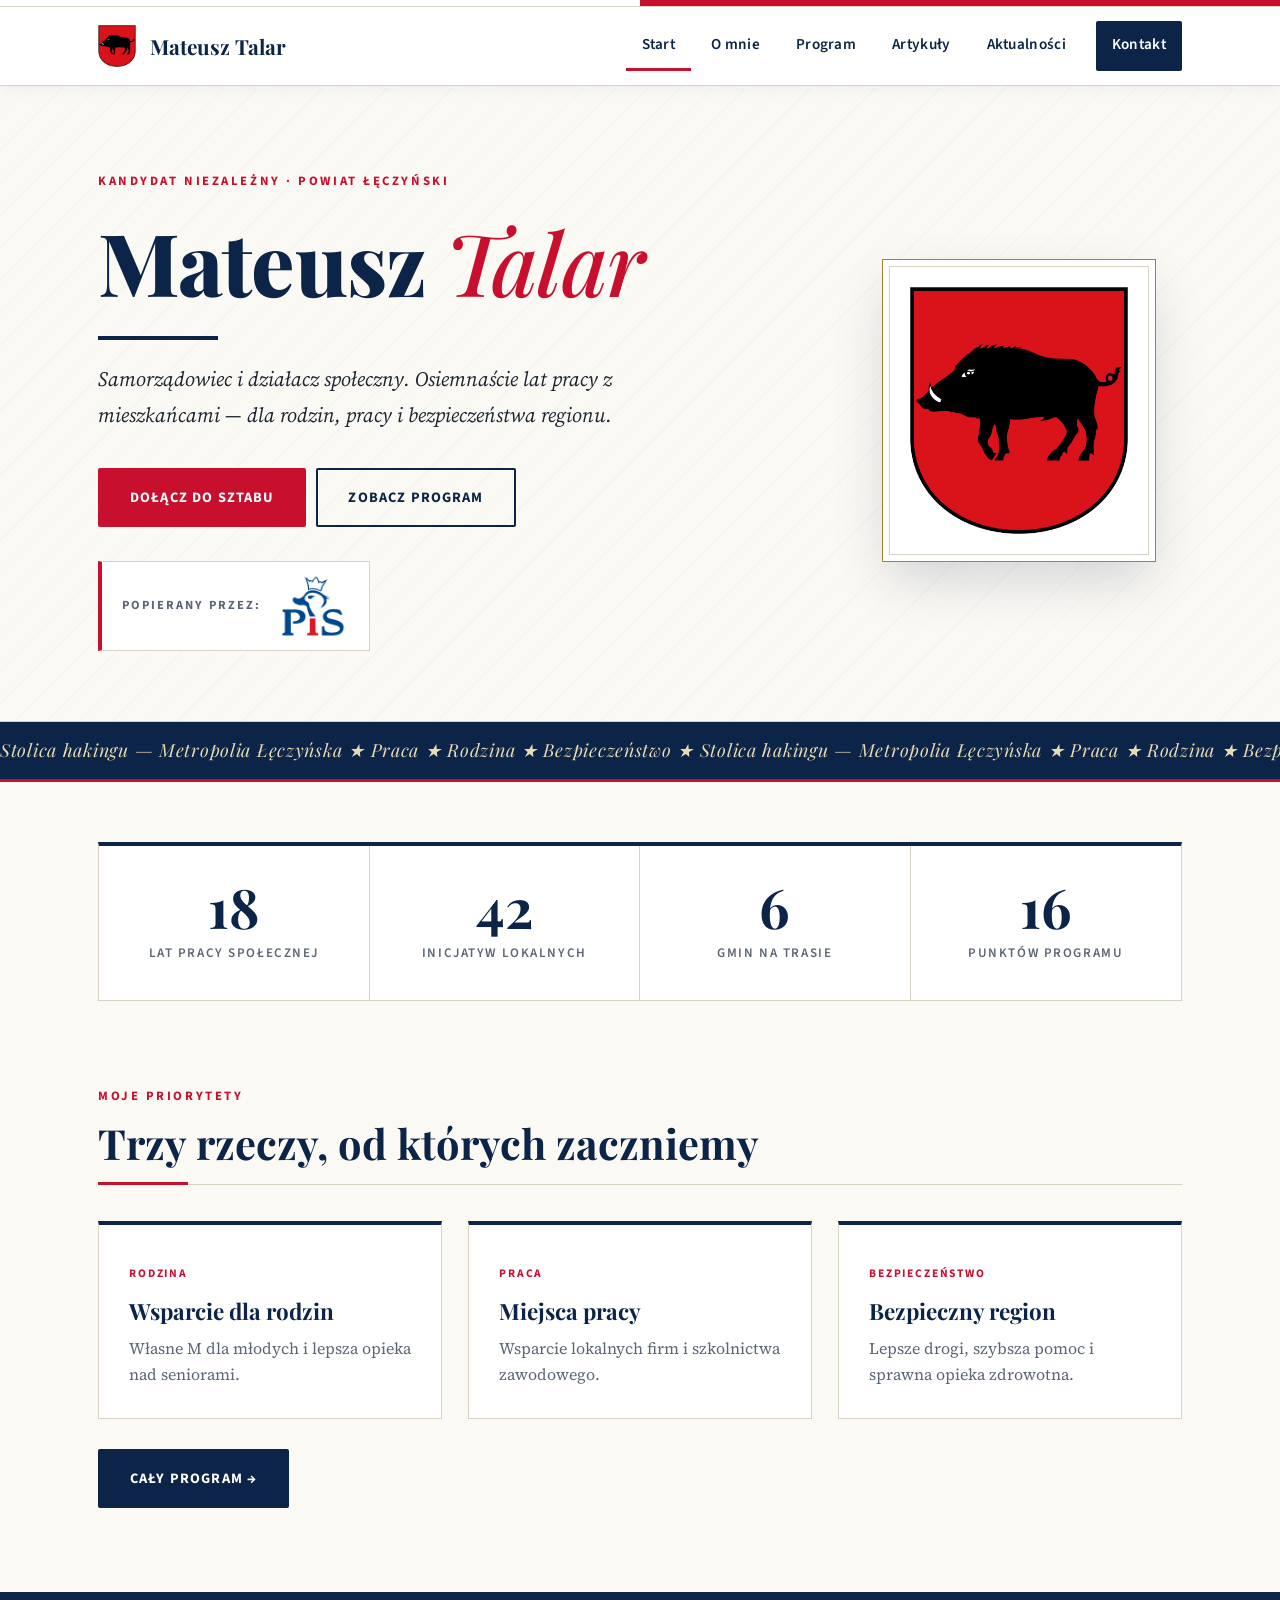
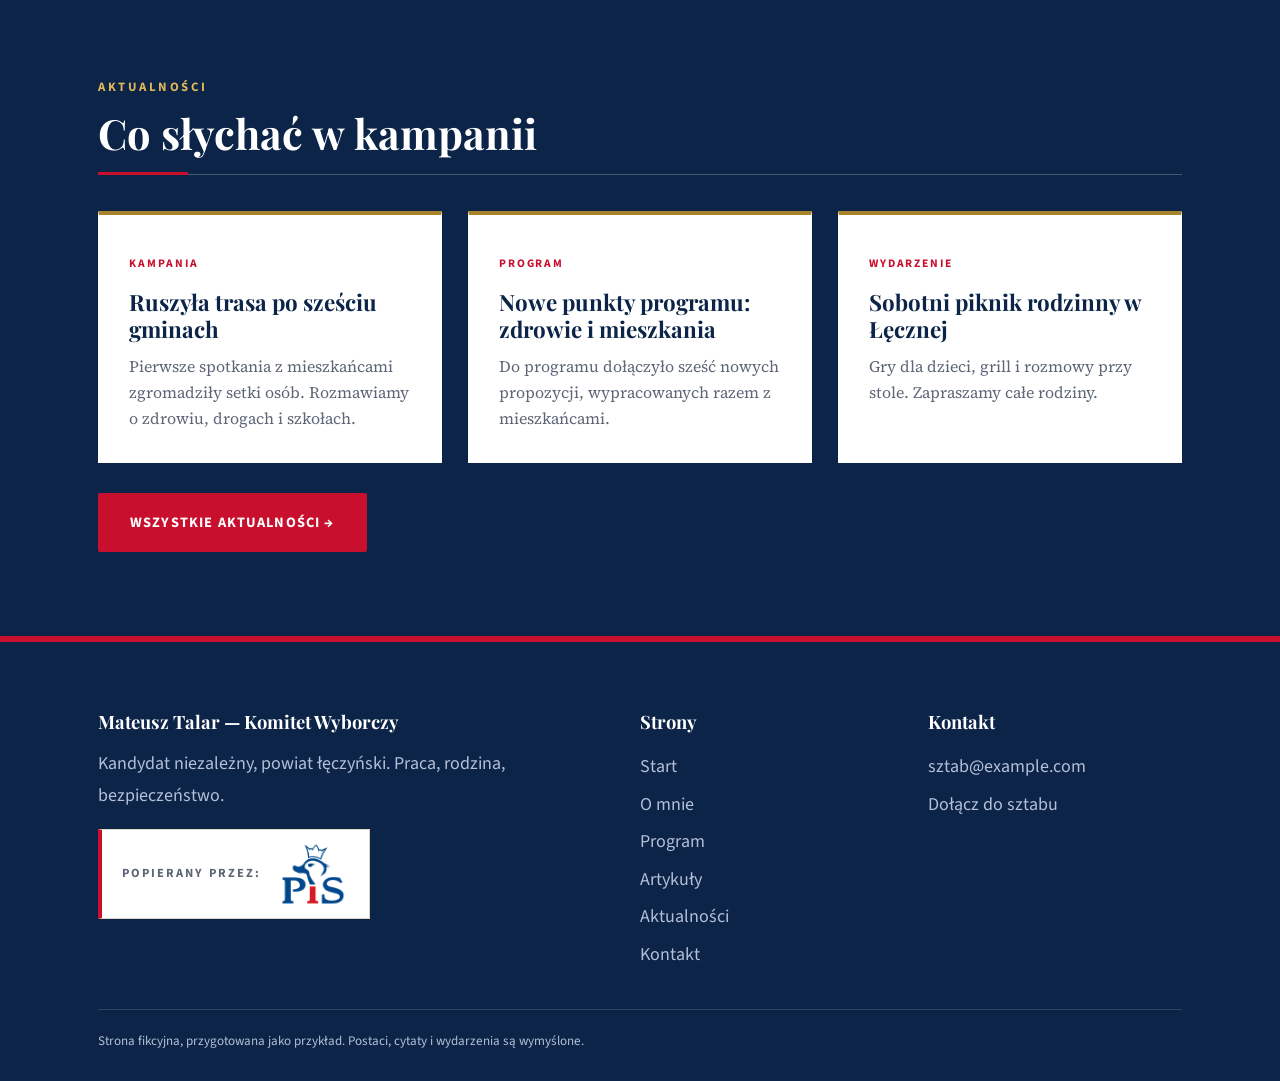
==== commit b19a9576: "Add files via upload" ====
--- a/index.html
+++ b/index.html
@@ -1,4 +1,4 @@
-<!DOCTYPE html><html lang="pl"><head><meta charset="utf-8"><meta name="viewport" content="width=device-width,initial-scale=1"><title>Start — Mateusz Talar</title><meta name="description" content="Mateusz Talar — kandydat niezależny, powiat łęczyński."><link rel="preconnect" href="https://fonts.googleapis.com"><link rel="preconnect" href="https://fonts.gstatic.com" crossorigin><link href="https://fonts.googleapis.com/css2?family=Fraunces:ital,opsz,wght@0,9..144,600;0,9..144,800;1,9..144,600&family=Manrope:wght@400;600;800&display=swap" rel="stylesheet"><link rel="icon" href="logo.png"><link rel="stylesheet" href="style.css"></head><body><div id="nav"></div><header class="hero"><div class="wrap"><div><span class="pill">Kandydat niezależny · Powiat łęczyński</span><h1>Mateusz <em>Talar</em></h1><p class="lead">Samorządowiec i działacz społeczny. Osiemnaście lat pracy z mieszkańcami — dla rodzin, pracy i bezpieczeństwa regionu.</p><a class="btn red" href="kontakt.html">Dołącz do sztabu</a> <a class="btn line" href="program.html">Zobacz program</a></div><img class="crest" src="logo.png" alt="Herb Mateusza Talara"></div><svg class="wave" viewBox="0 0 1440 70" preserveAspectRatio="none"><path d="M0 70V30C240 0 480 60 720 40s480-40 720-10v40z" fill="#faf6ec"/></svg></header>
+<!DOCTYPE html><html lang="pl"><head><meta charset="utf-8"><meta name="viewport" content="width=device-width,initial-scale=1"><title>Start — Mateusz Talar</title><meta name="description" content="Mateusz Talar — kandydat niezależny, powiat łęczyński."><link rel="preconnect" href="https://fonts.googleapis.com"><link rel="preconnect" href="https://fonts.gstatic.com" crossorigin><link href="https://fonts.googleapis.com/css2?family=Fraunces:ital,opsz,wght@0,9..144,600;0,9..144,800;1,9..144,600&family=Manrope:wght@400;600;800&display=swap" rel="stylesheet"><link rel="icon" href="logo.png"><link rel="stylesheet" href="style.css"></head><body><div id="nav"></div><header class="hero"><div class="wrap"><div><span class="pill">Kandydat niezależny · Powiat łęczyński</span><h1>Mateusz <em>Talar</em></h1><p class="lead">Samorządowiec i działacz społeczny. Osiemnaście lat pracy z mieszkańcami — dla rodzin, pracy i bezpieczeństwa regionu.</p><a class="btn red" href="kontakt.html">Dołącz do sztabu</a> <a class="btn line" href="program.html">Zobacz program</a><br><a class="support" href="https://pis.org.pl/" target="_blank" rel="noopener" title="Prawo i Sprawiedliwość"><span>Popierany przez:</span><img src="pis-logo.png" alt="Prawo i Sprawiedliwość"></a></div><img class="crest" src="logo.png" alt="Herb Mateusza Talara"></div><svg class="wave" viewBox="0 0 1440 70" preserveAspectRatio="none"><path d="M0 70V30C240 0 480 60 720 40s480-40 720-10v40z" fill="#faf6ec"/></svg></header>
 <div class="ticker"><div>Stolica hakingu — Metropolia Łęczyńska ★ Praca ★ Rodzina ★ Bezpieczeństwo ★ Stolica hakingu — Metropolia Łęczyńska ★ Praca ★ Rodzina ★ Bezpieczeństwo ★ Stolica hakingu — Metropolia Łęczyńska ★ Praca ★ Rodzina ★ Bezpieczeństwo ★ </div></div>
 <section style="padding-top:60px"><div class="wrap"><div class="stats"><div class="stat reveal"><b data-to="18">0</b><span>lat pracy społecznej</span></div><div class="stat reveal d1"><b data-to="42">0</b><span>inicjatyw lokalnych</span></div><div class="stat reveal d2"><b data-to="6">0</b><span>gmin na trasie</span></div><div class="stat reveal d3"><b data-to="16">0</b><span>punktów programu</span></div></div></div></section>
 <section style="padding-top:0"><div class="wrap"><span class="eyebrow">Moje priorytety</span><h2>Trzy rzeczy, od których zaczniemy</h2><div class="grid g3" style="margin-top:36px"><div class="card reveal"><span class="tag">Rodzina</span><h3>Wsparcie dla rodzin</h3><p>Własne M dla młodych i lepsza opieka nad seniorami.</p></div><div class="card reveal d1"><span class="tag">Praca</span><h3>Miejsca pracy</h3><p>Wsparcie lokalnych firm i szkolnictwa zawodowego.</p></div><div class="card reveal d2"><span class="tag">Bezpieczeństwo</span><h3>Bezpieczny region</h3><p>Lepsze drogi, szybsza pomoc i sprawna opieka zdrowotna.</p></div></div><p style="margin-top:30px"><a class="btn dark" href="program.html">Cały program →</a></p></div></section>
--- a/style.css
+++ b/style.css
@@ -1,79 +1,97 @@
-:root{--ink:#07142e;--ink2:#0f2a5e;--red:#e0193f;--amber:#f2b84b;--cream:#faf6ec;--paper:#fff;--txt:#1b2236;--dim:#5b6479;--r:18px;--sh:0 14px 40px rgba(7,20,46,.12);--serif:'Fraunces',Georgia,serif;--sans:'Manrope',Arial,sans-serif}
+@import url('https://fonts.googleapis.com/css2?family=Playfair+Display:ital,wght@0,500;0,700;0,800;1,500&family=Source+Serif+4:ital,opsz,wght@0,8..60,400;0,8..60,600;1,8..60,400&family=Source+Sans+3:wght@400;600;700&display=swap');
+/* POSELSKI — formalny, parlamentarny */
+:root{--navy:#0b2447;--navy2:#16355f;--red:#c8102e;--gold:#a8832d;--ivory:#fbf9f4;--paper:#fff;--ink:#1d2430;--dim:#5d6676;--line:#d9d3c4;--head:'Playfair Display',Georgia,serif;--read:'Source Serif 4',Georgia,serif;--ui:'Source Sans 3',Arial,sans-serif}
 *{box-sizing:border-box;margin:0}html{scroll-behavior:smooth}
-body{font-family:var(--sans);color:var(--txt);background:var(--cream);line-height:1.7;font-size:17px;animation:fade .6s ease}
-@keyframes fade{from{opacity:0}to{opacity:1}}
-a{color:inherit;text-decoration:none}img,svg{max-width:100%}
-.wrap{max-width:1120px;margin:0 auto;padding:0 24px}
-h1,h2,h3{font-family:var(--serif);line-height:1.12;letter-spacing:-.01em}
-h2{font-size:clamp(2rem,4.4vw,3rem);color:var(--ink)}
-.eyebrow{display:inline-flex;gap:10px;align-items:center;font-size:.75rem;font-weight:800;letter-spacing:.16em;text-transform:uppercase;color:var(--red);margin-bottom:14px}
-.eyebrow:before{content:"";width:30px;height:2px;background:currentColor}
-section{padding:90px 0}
+body{font-family:var(--read);font-size:18px;line-height:1.75;color:var(--ink);background:var(--ivory)}
+a{color:inherit;text-decoration:none}img{max-width:100%}#prog{display:none}
+.wrap{max-width:1140px;margin:0 auto;padding:0 28px}
+h1,h2,h3{font-family:var(--head);line-height:1.2;color:var(--navy);font-weight:700}
+h2{font-size:clamp(1.9rem,3.6vw,2.6rem);padding-bottom:16px;margin-bottom:8px;border-bottom:1px solid var(--line);position:relative}
+h2::after{content:"";position:absolute;left:0;bottom:-1px;width:90px;height:3px;background:var(--red)}
+.eyebrow{font-family:var(--ui);display:block;font-size:.8rem;font-weight:700;letter-spacing:.2em;text-transform:uppercase;color:var(--red);margin-bottom:10px}
+section{padding:84px 0}
 /* nav */
-.nav{position:sticky;top:0;z-index:50;background:rgba(250,246,236,.8);backdrop-filter:blur(14px);border-bottom:1px solid transparent;transition:.3s}
-.nav.scrolled{border-color:rgba(7,20,46,.1);box-shadow:0 6px 24px rgba(7,20,46,.08)}
-.nav .wrap{display:flex;align-items:center;justify-content:space-between;height:72px}
-.brand{display:flex;gap:12px;align-items:center;font-family:var(--serif);font-weight:700;font-size:1.15rem;color:var(--ink)}
-.brand img{width:34px;height:auto;display:block}
-.menu{display:flex;gap:6px;list-style:none;padding:0;align-items:center}
-.menu a{padding:9px 15px;border-radius:99px;font-weight:700;font-size:.92rem;transition:.2s}
-.menu a:hover,.menu a.on{background:var(--ink);color:#fff}
-.menu a.cta-s{background:var(--red);color:#fff}.menu a.cta-s:hover{background:#b8112f}
-.burger{display:none;background:none;border:0;font-size:1.8rem;cursor:pointer;color:var(--ink)}
+.nav{position:sticky;top:0;z-index:50;background:var(--paper);border-bottom:1px solid var(--line);box-shadow:0 2px 14px rgba(11,36,71,.06)}
+.nav::before{content:"";display:block;height:6px;background:linear-gradient(90deg,#fff 0 50%,var(--red) 50% 100%);border-bottom:1px solid var(--line)}
+.nav .wrap{display:flex;align-items:center;justify-content:space-between;height:78px}
+.brand{display:flex;gap:14px;align-items:center;font-family:var(--head);font-weight:700;font-size:1.3rem;color:var(--navy)}
+.brand img{width:38px;height:auto;display:block}
+.menu{display:flex;list-style:none;padding:0;gap:4px;align-items:center;font-family:var(--ui)}
+.menu a{display:block;padding:10px 16px;font-weight:600;font-size:.95rem;letter-spacing:.02em;border-bottom:3px solid transparent;color:var(--navy)}
+.menu a:hover,.menu a.on{border-bottom-color:var(--red)}
+.menu a.cta-s{background:var(--navy);color:#fff;margin-left:10px;border-radius:2px}.menu a.cta-s:hover{background:var(--red)}
+.burger{display:none;background:none;border:0;font-size:1.8rem;cursor:pointer;color:var(--navy)}
 /* buttons */
-.btn{display:inline-block;padding:15px 30px;border-radius:99px;font-weight:800;font-size:.95rem;border:2px solid transparent;cursor:pointer;font-family:var(--sans);transition:.25s}
-.btn.red{background:linear-gradient(135deg,#ff2d55,var(--red));color:#fff;box-shadow:0 12px 28px rgba(224,25,63,.4)}
-.btn.red:hover{transform:translateY(-3px);box-shadow:0 18px 34px rgba(224,25,63,.5)}
-.btn.line{border-color:rgba(255,255,255,.45);color:#fff}.btn.line:hover{background:#fff;color:var(--ink)}
-.btn.dark{background:var(--ink);color:#fff}.btn.dark:hover{background:var(--ink2);transform:translateY(-3px)}
+.btn{display:inline-block;font-family:var(--ui);font-weight:700;font-size:.9rem;letter-spacing:.08em;text-transform:uppercase;padding:15px 30px;border:2px solid var(--navy);border-radius:2px;cursor:pointer;transition:.2s;background:none;color:var(--navy)}
+.btn.red{background:var(--red);border-color:var(--red);color:#fff}.btn.red:hover{background:#9c0d24;border-color:#9c0d24}
+.btn.dark{background:var(--navy);color:#fff}.btn.dark:hover{background:var(--red);border-color:var(--red)}
+.btn.line:hover{background:var(--navy);color:#fff}
 /* hero */
-.hero{position:relative;color:#fff;overflow:hidden;padding:110px 0 150px;background:var(--ink)}
-.hero:before,.hero:after{content:"";position:absolute;border-radius:50%;filter:blur(90px);opacity:.55;animation:drift 14s ease-in-out infinite alternate}
-.hero:before{width:520px;height:520px;background:var(--red);top:-160px;right:-100px}
-.hero:after{width:480px;height:480px;background:#2a5bd7;bottom:-200px;left:-120px;animation-delay:-6s}
-@keyframes drift{to{transform:translate(-60px,50px) scale(1.15)}}
-.hero .wrap{position:relative;z-index:2;display:grid;grid-template-columns:1.4fr .8fr;gap:50px;align-items:center}
-.hero h1{font-size:clamp(3.2rem,9vw,6.4rem);font-weight:800;margin:18px 0 22px}
-.hero h1 em{font-style:italic;color:var(--amber)}
-.hero p.lead{font-size:1.2rem;color:#c8d4ee;max-width:540px;margin-bottom:34px}
-.pill{display:inline-block;padding:8px 16px;border:1px solid rgba(242,184,75,.55);border-radius:99px;color:var(--amber);font-size:.75rem;font-weight:800;letter-spacing:.12em;text-transform:uppercase}
-.crest{width:min(280px,70%);height:auto;margin:auto;display:block;filter:drop-shadow(0 30px 50px rgba(0,0,0,.5));animation:float 6s ease-in-out infinite}
-@keyframes float{50%{transform:translateY(-14px) rotate(1.5deg)}}
-.wave{position:absolute;bottom:-1px;left:0;width:100%;height:70px;z-index:3}
+.hero{background:var(--ivory);padding:84px 0 70px;border-bottom:1px solid var(--line);position:relative}
+.hero::before{content:"";position:absolute;inset:0;background:repeating-linear-gradient(135deg,transparent 0 22px,rgba(11,36,71,.025) 22px 23px)}
+.hero .wrap{position:relative;display:grid;grid-template-columns:1.5fr .7fr;gap:60px;align-items:center}
+.pill{font-family:var(--ui);font-size:.8rem;font-weight:700;letter-spacing:.2em;text-transform:uppercase;color:var(--red);display:block}
+.hero h1{font-size:clamp(3rem,7vw,5.4rem);margin:18px 0 6px;font-weight:800;letter-spacing:-.01em}
+.hero h1 em{font-style:italic;font-weight:500;color:var(--red)}
+.hero h1::after{content:"";display:block;width:120px;height:4px;background:var(--navy);margin:22px 0}
+.hero p.lead{font-size:1.28rem;color:var(--ink);max-width:560px;margin-bottom:34px;font-style:italic}
+.hero .btn.line{color:var(--navy);border-color:var(--navy);margin-left:6px}
+.crest{width:min(270px,80%);margin:auto;display:block;padding:18px;background:#fff;border:1px solid var(--line);outline:6px solid #fff;box-shadow:0 0 0 7px var(--gold),0 22px 50px rgba(11,36,71,.18)}
+.wave{display:none}
 /* ticker */
-.ticker{background:var(--amber);color:var(--ink);overflow:hidden;white-space:nowrap;font-weight:800;letter-spacing:.1em;text-transform:uppercase;font-size:.82rem;padding:13px 0}
-.ticker div{display:inline-block;animation:tick 28s linear infinite}
-@keyframes tick{to{transform:translateX(-50%)}}
-/* cards & grids */
-.grid{display:grid;gap:22px}.g3{grid-template-columns:repeat(auto-fit,minmax(280px,1fr))}.g2{grid-template-columns:repeat(auto-fit,minmax(340px,1fr))}
-.card{background:var(--paper);border-radius:var(--r);padding:30px;box-shadow:var(--sh);border-top:5px solid var(--ink);transition:.3s}
-.card:hover{transform:translateY(-8px);border-top-color:var(--red)}
-.card h3{font-size:1.35rem;margin:10px 0 8px;color:var(--ink)}.card p{color:var(--dim);font-size:.97rem}
-.tag{display:inline-block;padding:4px 12px;border-radius:99px;background:var(--ink);color:#fff;font-size:.68rem;font-weight:800;letter-spacing:.1em;text-transform:uppercase}
-.card:nth-child(3n+2) .tag{background:var(--red)}.card:nth-child(3n) .tag{background:var(--amber);color:var(--ink)}
-.stats{display:grid;grid-template-columns:repeat(auto-fit,minmax(200px,1fr));gap:22px;margin-top:0;position:relative;z-index:4}
-.stat{background:#fff;border-radius:var(--r);padding:28px;box-shadow:var(--sh);text-align:center}
-.stat b{display:block;font-family:var(--serif);font-size:3.4rem;color:var(--red);line-height:1}.stat span{color:var(--dim);font-weight:600;font-size:.9rem}
-.dark-sec{background:linear-gradient(135deg,var(--ink),var(--ink2));color:#fff}.dark-sec h2{color:#fff}
-.timeline{border-left:3px solid var(--amber);padding-left:30px;display:grid;gap:30px;margin-top:30px}
-.timeline div{position:relative}.timeline div:before{content:"";position:absolute;left:-40px;top:6px;width:16px;height:16px;border-radius:50%;background:var(--red);border:3px solid var(--cream)}
-.timeline b{font-family:var(--serif);color:var(--red);font-size:1.3rem}
-.quote{font-family:var(--serif);font-size:clamp(1.5rem,3vw,2.2rem);font-style:italic;max-width:820px;color:var(--ink)}
-.filters{display:flex;flex-wrap:wrap;gap:10px;margin:26px 0 38px}
-.filters button{padding:10px 20px;border-radius:99px;border:2px solid var(--ink);background:none;font-weight:800;cursor:pointer;font-family:var(--sans);transition:.2s}
-.filters button.on,.filters button:hover{background:var(--ink);color:#fff}
-.page-head{background:var(--ink);color:#fff;padding:90px 0 110px;position:relative;overflow:hidden}
-.page-head:before{content:"";position:absolute;width:420px;height:420px;border-radius:50%;background:var(--red);filter:blur(100px);opacity:.45;top:-160px;right:-60px;animation:drift 12s ease-in-out infinite alternate}
-.page-head .wrap{position:relative}.page-head h1{font-size:clamp(2.4rem,6vw,4.4rem);margin-top:8px}.page-head p{color:#c8d4ee;max-width:620px;margin-top:14px}
-.meet{display:flex;gap:18px;align-items:center}.date{min-width:62px;text-align:center;background:var(--red);color:#fff;border-radius:12px;padding:10px 4px;font-size:.72rem;font-weight:800;text-transform:uppercase;line-height:1.1}.date b{display:block;font-family:var(--serif);font-size:1.7rem}
-form{display:grid;gap:16px}label{font-weight:800;font-size:.8rem;text-transform:uppercase;letter-spacing:.08em}
-input,textarea,select{width:100%;padding:14px 16px;border-radius:12px;border:2px solid #e3dccb;font:inherit;background:#fff;transition:.2s}
-input:focus,textarea:focus,select:focus{outline:none;border-color:var(--red);box-shadow:0 0 0 4px rgba(224,25,63,.15)}
-footer{background:var(--ink);color:#9fb0d0;padding:60px 0 30px;font-size:.92rem}
-footer .cols{display:grid;grid-template-columns:2fr 1fr 1fr;gap:30px}footer h4{color:#fff;margin-bottom:10px}footer a{display:block;padding:3px 0}footer a:hover{color:var(--amber)}
-.fine{border-top:1px solid rgba(255,255,255,.12);margin-top:36px;padding-top:20px;font-size:.8rem}
-.reveal{opacity:0;transform:translateY(34px);transition:opacity .8s,transform .8s cubic-bezier(.2,.7,.2,1)}.reveal.in{opacity:1;transform:none}
+.ticker{background:var(--navy);color:#e9dcb2;font-family:var(--head);font-style:italic;white-space:nowrap;overflow:hidden;padding:13px 0;border-bottom:3px solid var(--red);letter-spacing:.04em}
+.ticker div{display:inline-block;animation:tick 40s linear infinite}@keyframes tick{to{transform:translateX(-50%)}}
+/* stats */
+.stats{display:grid;grid-template-columns:repeat(auto-fit,minmax(200px,1fr));background:var(--paper);border:1px solid var(--line);border-top:4px solid var(--navy)}
+.stat{padding:34px 24px;text-align:center;border-right:1px solid var(--line)}.stat:last-child{border:0}
+.stat b{display:block;font-family:var(--head);font-size:3.4rem;color:var(--navy);line-height:1}
+.stat span{font-family:var(--ui);font-size:.82rem;text-transform:uppercase;letter-spacing:.12em;color:var(--dim);font-weight:600}
+/* cards */
+.grid{display:grid;gap:26px}.g3{grid-template-columns:repeat(auto-fit,minmax(300px,1fr))}.g2{grid-template-columns:repeat(auto-fit,minmax(340px,1fr))}
+.card{display:block;background:var(--paper);border:1px solid var(--line);border-top:4px solid var(--navy);padding:30px;transition:.25s;position:relative}
+.card:hover{border-top-color:var(--red);box-shadow:0 18px 40px rgba(11,36,71,.12);transform:translateY(-4px)}
+.card h3{font-size:1.4rem;margin:12px 0 10px}.card p{color:var(--dim);font-size:1rem;line-height:1.65}
+.tag{font-family:var(--ui);display:inline-block;font-size:.72rem;font-weight:700;letter-spacing:.16em;text-transform:uppercase;color:var(--red)}
+.dark-sec{background:var(--navy);color:#fff}.dark-sec h2{color:#fff;border-color:rgba(255,255,255,.25)}.dark-sec .eyebrow{color:#e0b85a!important}
+.dark-sec .card{border-color:transparent;border-top-color:var(--gold)}
+/* page head */
+.page-head{background:var(--navy);color:#fff;padding:70px 0 64px;border-bottom:6px solid var(--red)}
+.page-head h1{color:#fff;font-size:clamp(2.4rem,5.5vw,4rem);margin:10px 0 14px}
+.page-head p{color:#cfd8ea;font-style:italic;font-size:1.15rem;max-width:640px}
+.page-head .pill{color:#e0b85a}
+/* misc */
+.quote{font-family:var(--head);font-style:italic;font-weight:500;font-size:clamp(1.5rem,3vw,2.1rem);color:var(--navy);border-left:5px solid var(--red);padding-left:30px;max-width:840px}
+.timeline{margin-top:30px;display:grid;gap:0;border-left:2px solid var(--navy);padding-left:0}
+.timeline div{position:relative;padding:6px 0 28px 34px}.timeline div::before{content:"";position:absolute;left:-8px;top:12px;width:14px;height:14px;background:var(--red);border:3px solid var(--ivory)}
+.timeline b{font-family:var(--head);font-size:1.4rem;color:var(--red)}
+.filters{display:flex;flex-wrap:wrap;gap:8px;margin:26px 0 34px}
+.filters button{font-family:var(--ui);font-weight:600;font-size:.88rem;padding:9px 18px;border:1px solid var(--navy);background:var(--paper);color:var(--navy);cursor:pointer;transition:.2s}
+.filters button.on,.filters button:hover{background:var(--navy);color:#fff}
+.meet{display:flex;gap:20px;align-items:center}
+.date{font-family:var(--ui);min-width:66px;text-align:center;border:2px solid var(--red);color:var(--red);padding:8px 4px;font-size:.72rem;font-weight:700;letter-spacing:.12em;text-transform:uppercase;line-height:1.1}.date b{display:block;font-family:var(--head);font-size:1.9rem;color:var(--red)}
+form{display:grid;gap:16px}label{font-family:var(--ui);font-weight:700;font-size:.78rem;letter-spacing:.12em;text-transform:uppercase;color:var(--navy)}
+input,textarea,select{width:100%;padding:13px 15px;border:1px solid #b9b2a0;border-radius:2px;font:inherit;font-size:1rem;background:#fff}
+input:focus,textarea:focus,select:focus{outline:none;border-color:var(--navy);box-shadow:0 0 0 3px rgba(11,36,71,.15)}
+/* article reading */
+#body{font-family:var(--read);font-size:1.18rem;line-height:1.9}
+#body p:first-child{font-size:1.4rem;line-height:1.6;font-style:italic;color:var(--navy);border-bottom:1px solid var(--line);padding-bottom:24px}
+#body h3{font-size:1.65rem;margin:46px 0 4px;padding-top:6px}
+#body h3::before{content:"";display:block;width:50px;height:3px;background:var(--red);margin-bottom:14px}
+/* footer */
+footer{background:var(--navy);color:#b4c0d8;padding:64px 0 28px;font-family:var(--ui);border-top:6px solid var(--red)}
+footer .cols{display:grid;grid-template-columns:2fr 1fr 1fr;gap:34px}footer h4{font-family:var(--head);color:#fff;font-size:1.15rem;margin-bottom:10px}
+footer a{display:block;padding:3px 0}footer a:hover{color:#e0b85a}
+.fine{border-top:1px solid rgba(255,255,255,.15);margin-top:36px;padding-top:20px;font-size:.82rem}
+.reveal{opacity:0;transform:translateY(18px);transition:opacity .7s,transform .7s}.reveal.in{opacity:1;transform:none}
 .d1{transition-delay:.1s}.d2{transition-delay:.2s}.d3{transition-delay:.3s}
-@media(max-width:820px){.hero .wrap{grid-template-columns:1fr}.crest{display:none}.burger{display:block}
-.menu{display:none;position:absolute;top:72px;left:0;right:0;background:var(--cream);flex-direction:column;padding:16px;box-shadow:var(--sh)}.menu.open{display:flex}footer .cols{grid-template-columns:1fr}section{padding:64px 0}}
+@media(max-width:820px){.hero .wrap{grid-template-columns:1fr;gap:34px}.crest{width:170px}.burger{display:block}
+.menu{display:none;position:absolute;top:84px;left:0;right:0;background:#fff;flex-direction:column;align-items:stretch;border-bottom:1px solid var(--line);padding:10px}.menu.open{display:flex}.menu a.cta-s{margin:6px 0 0;text-align:center}
+footer .cols{grid-template-columns:1fr}section{padding:60px 0}.stat{border-right:0;border-bottom:1px solid var(--line)}}
 @media(prefers-reduced-motion:reduce){*{animation:none!important;transition:none!important}.reveal{opacity:1;transform:none}}
+
+/* popierany przez */
+.support{display:inline-flex!important;align-items:center;gap:18px;margin-top:34px;padding:10px 22px 10px 20px;background:#fff;border:1px solid var(--line);border-left:4px solid var(--red);transition:.25s;color:var(--navy)}
+.support span{font-family:var(--ui);font-size:.78rem;font-weight:700;letter-spacing:.16em;text-transform:uppercase;color:var(--dim)}
+.support img{height:68px;width:auto;display:block}
+.support:hover{box-shadow:0 14px 30px rgba(11,36,71,.18);transform:translateY(-3px)}
+footer .support{margin-top:18px}
